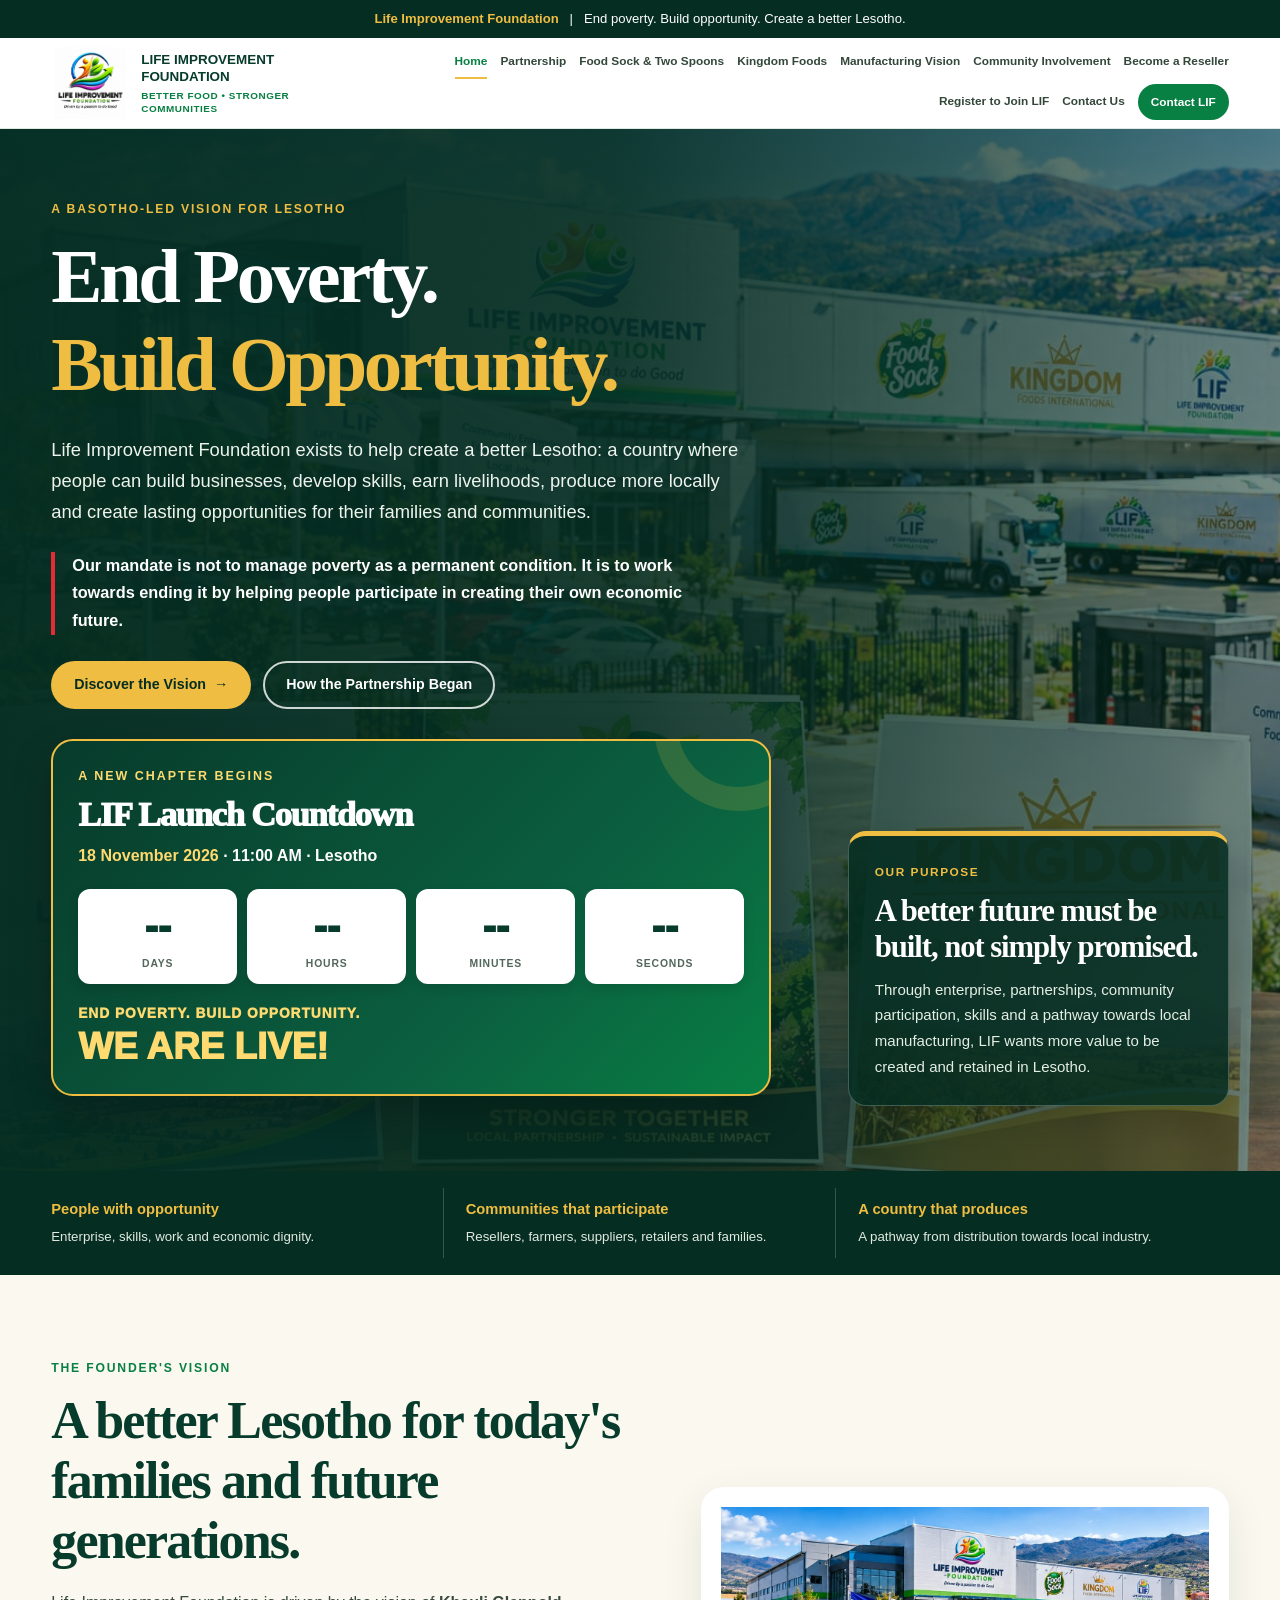
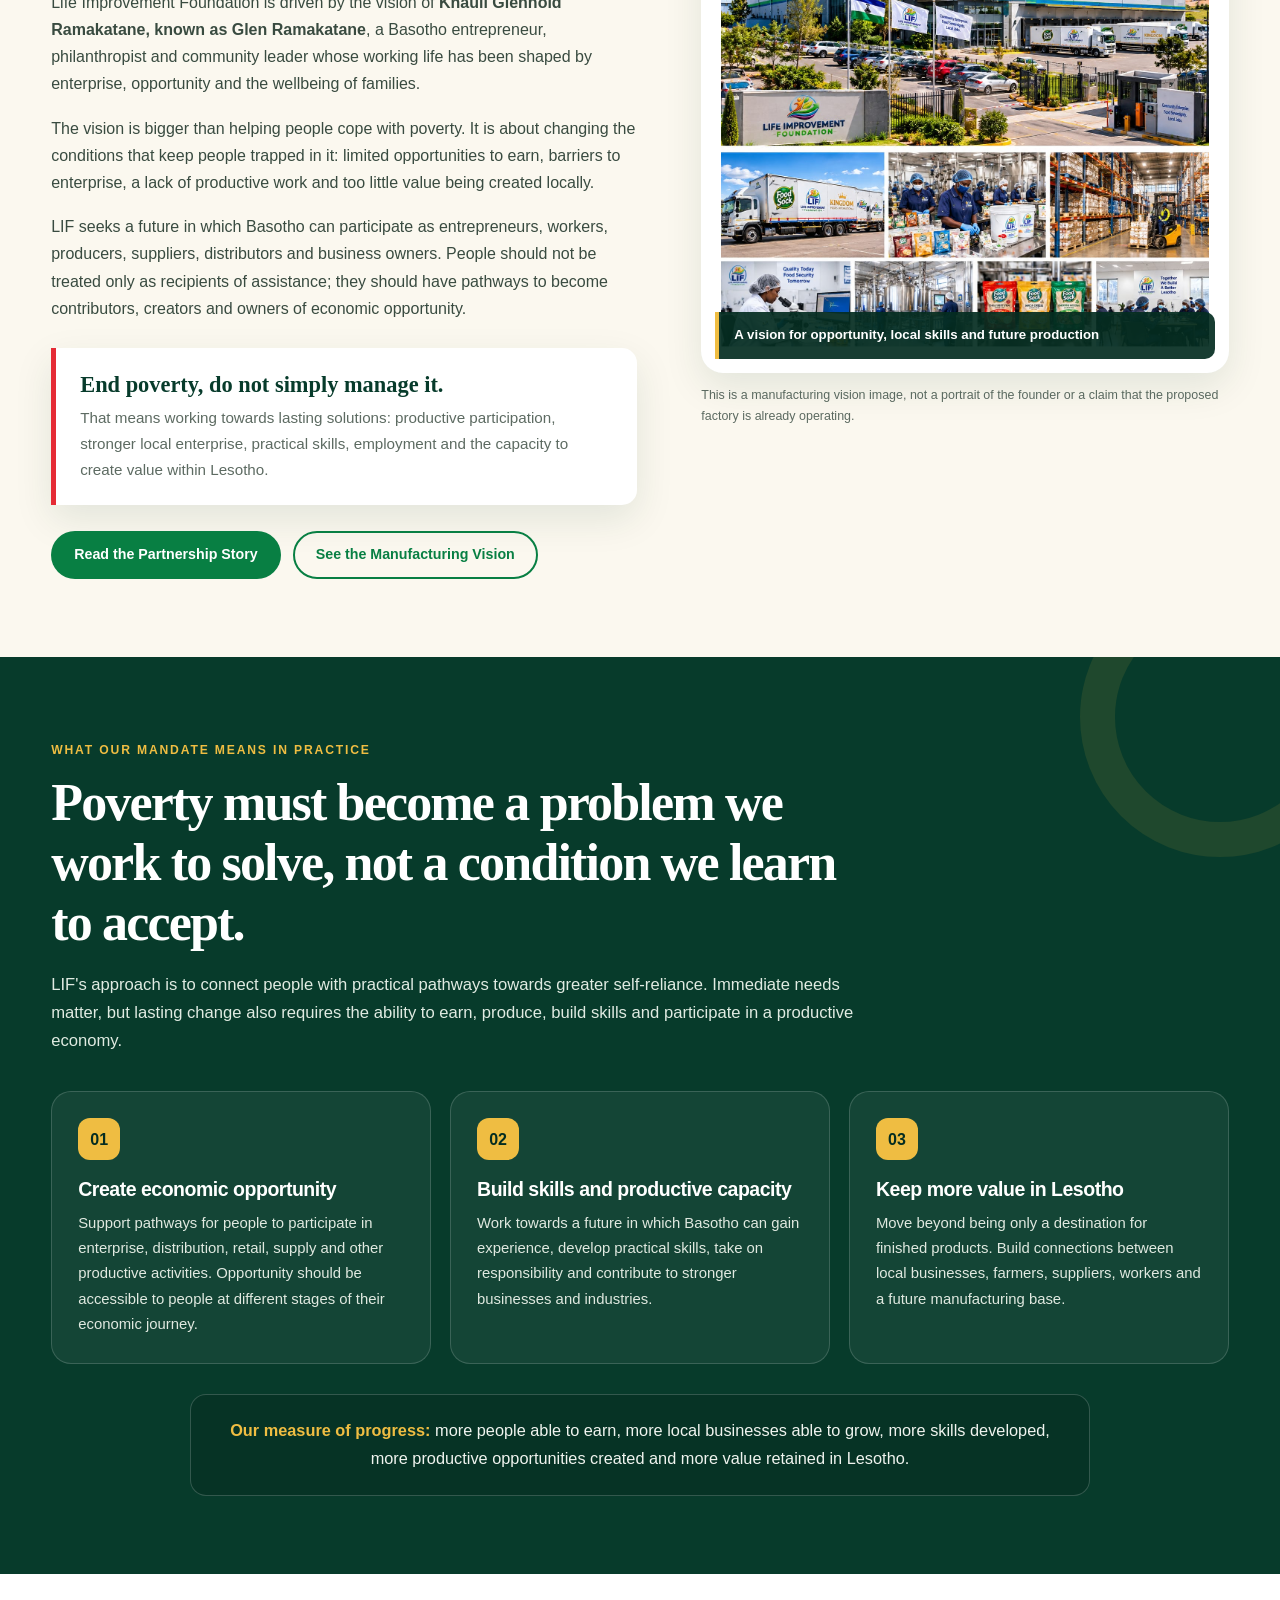
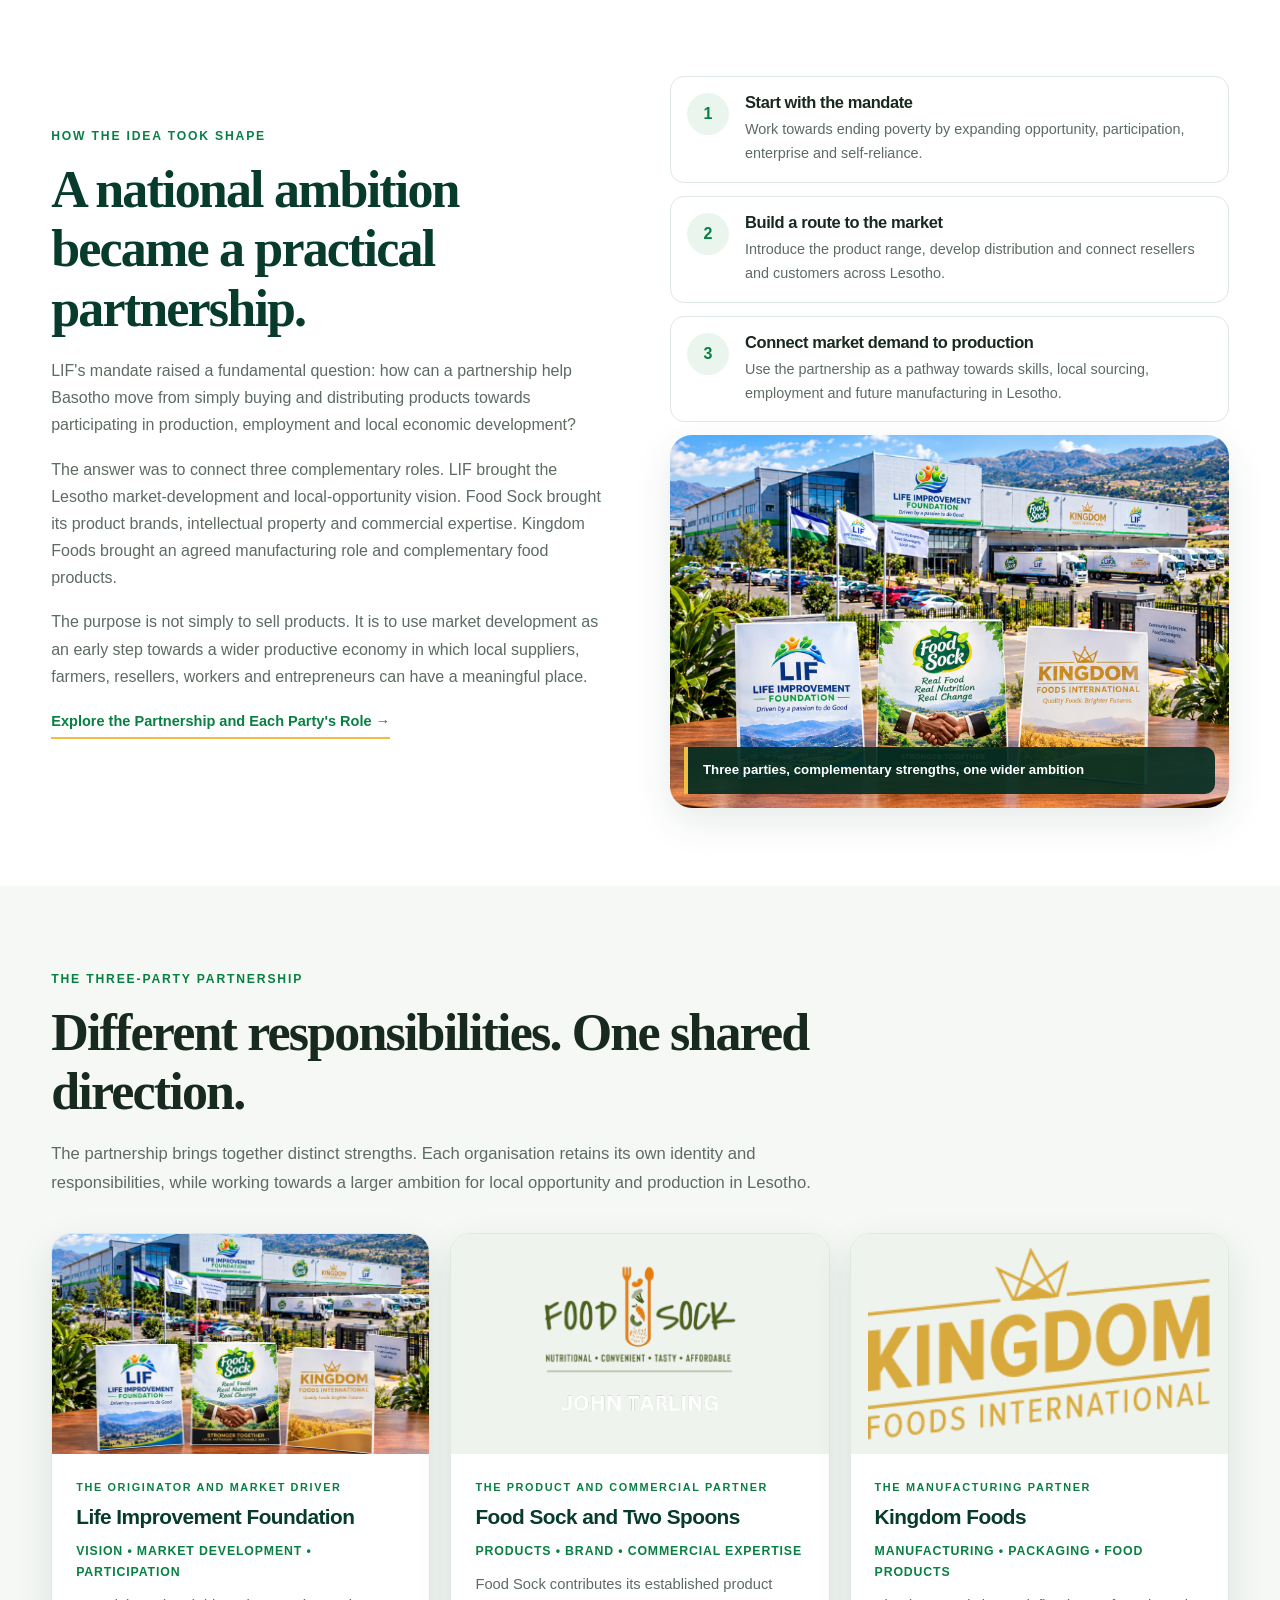
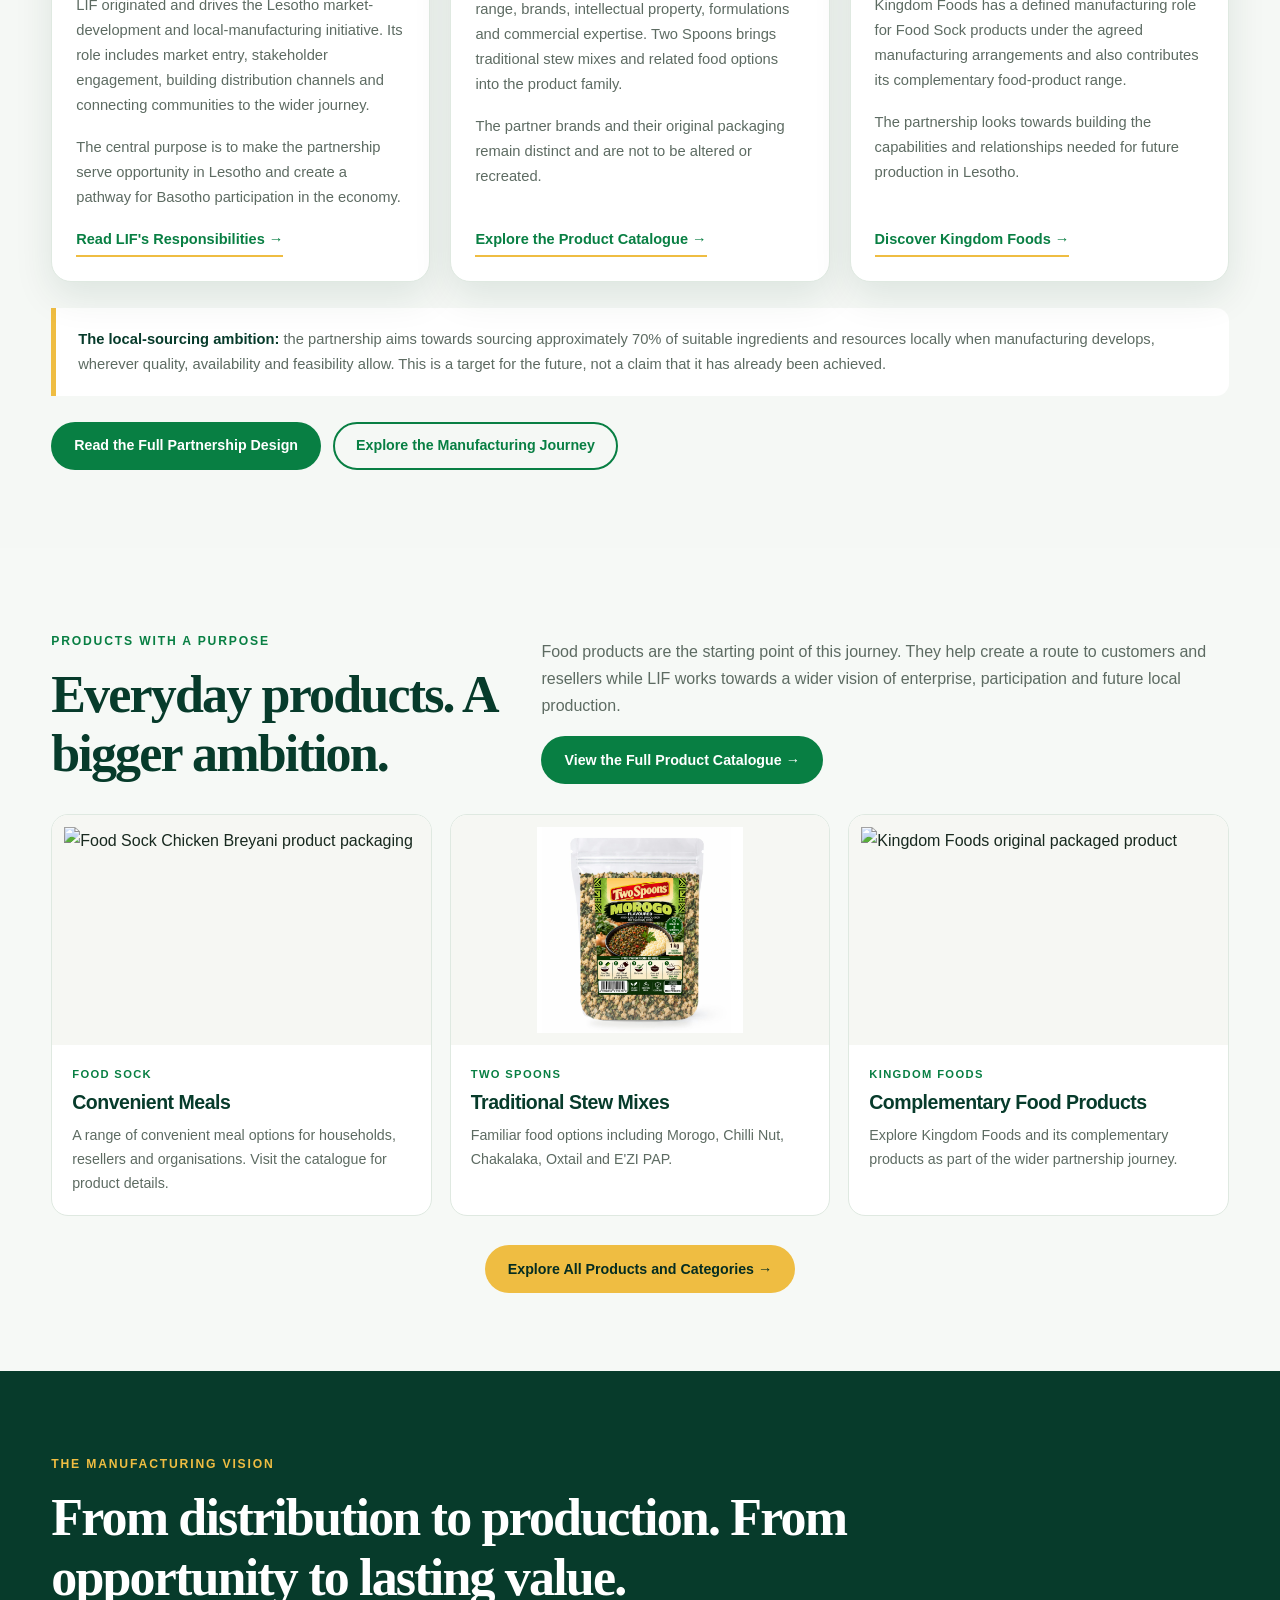
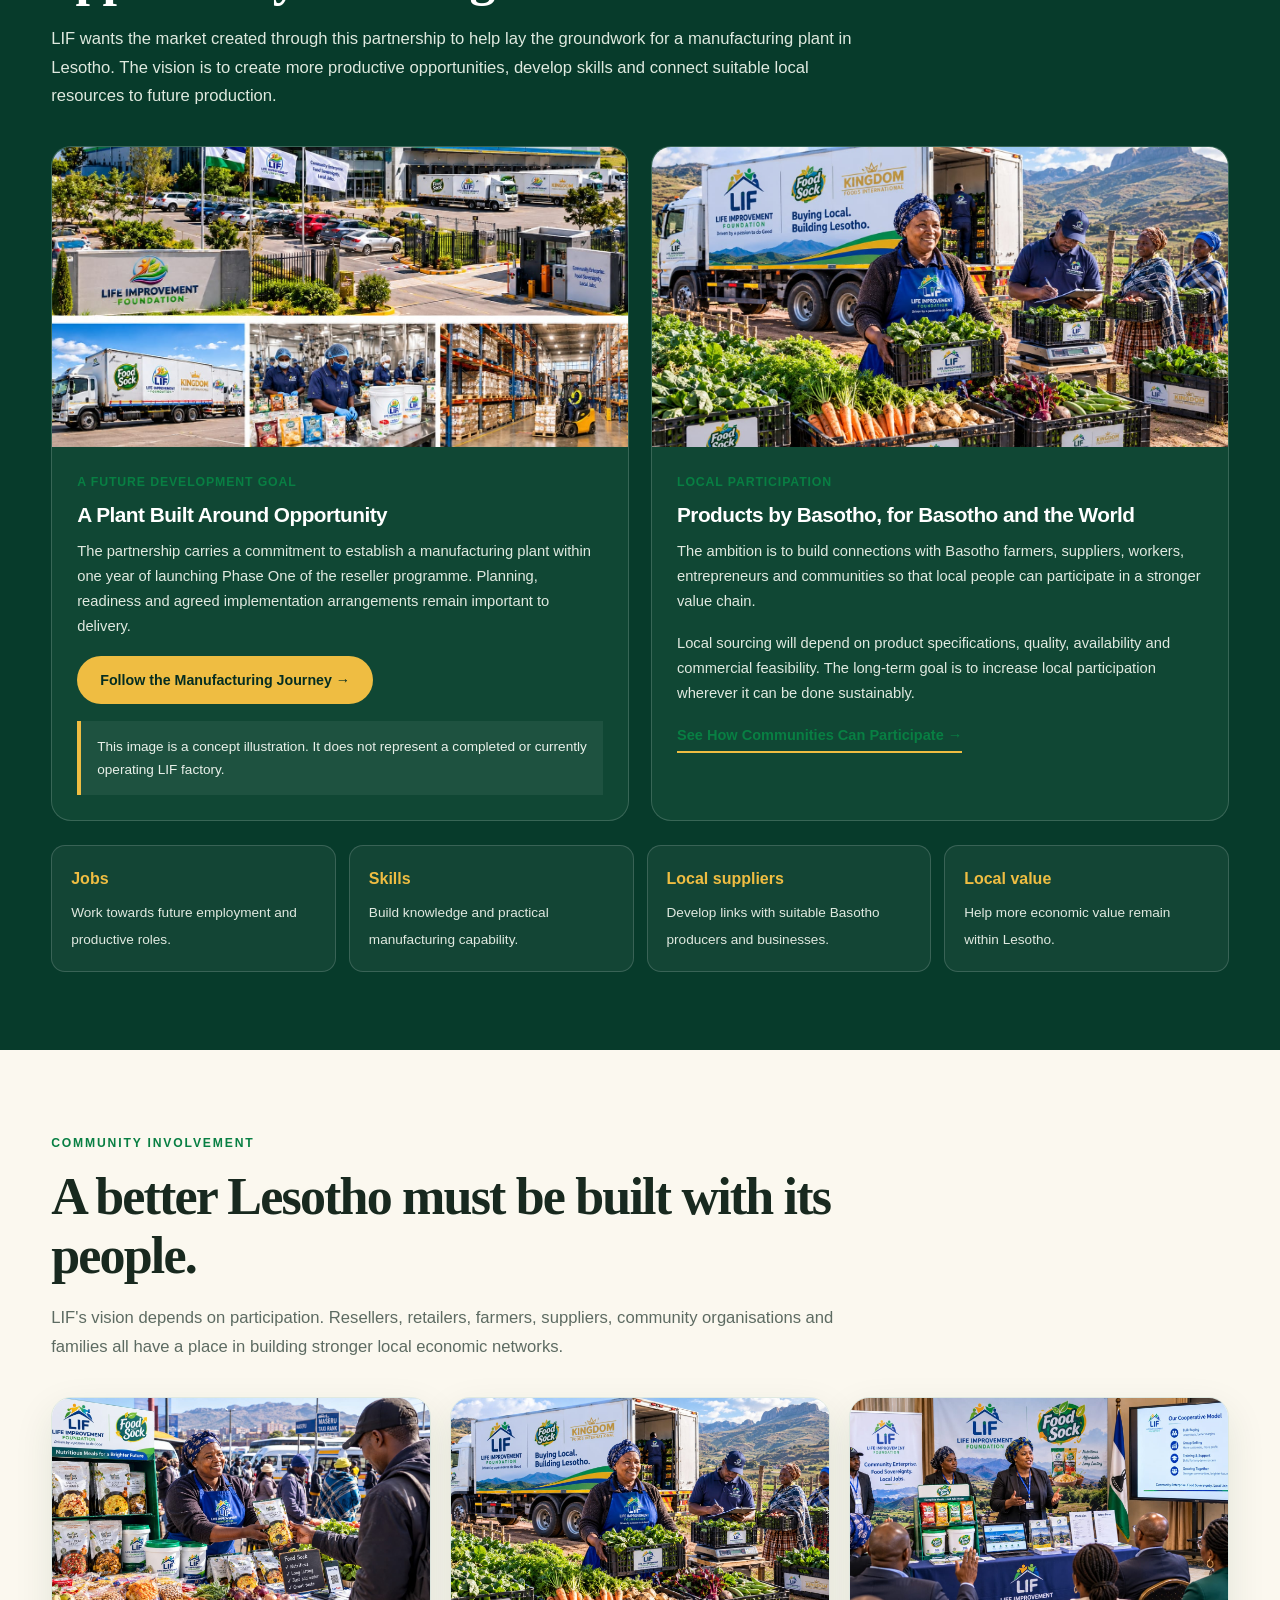
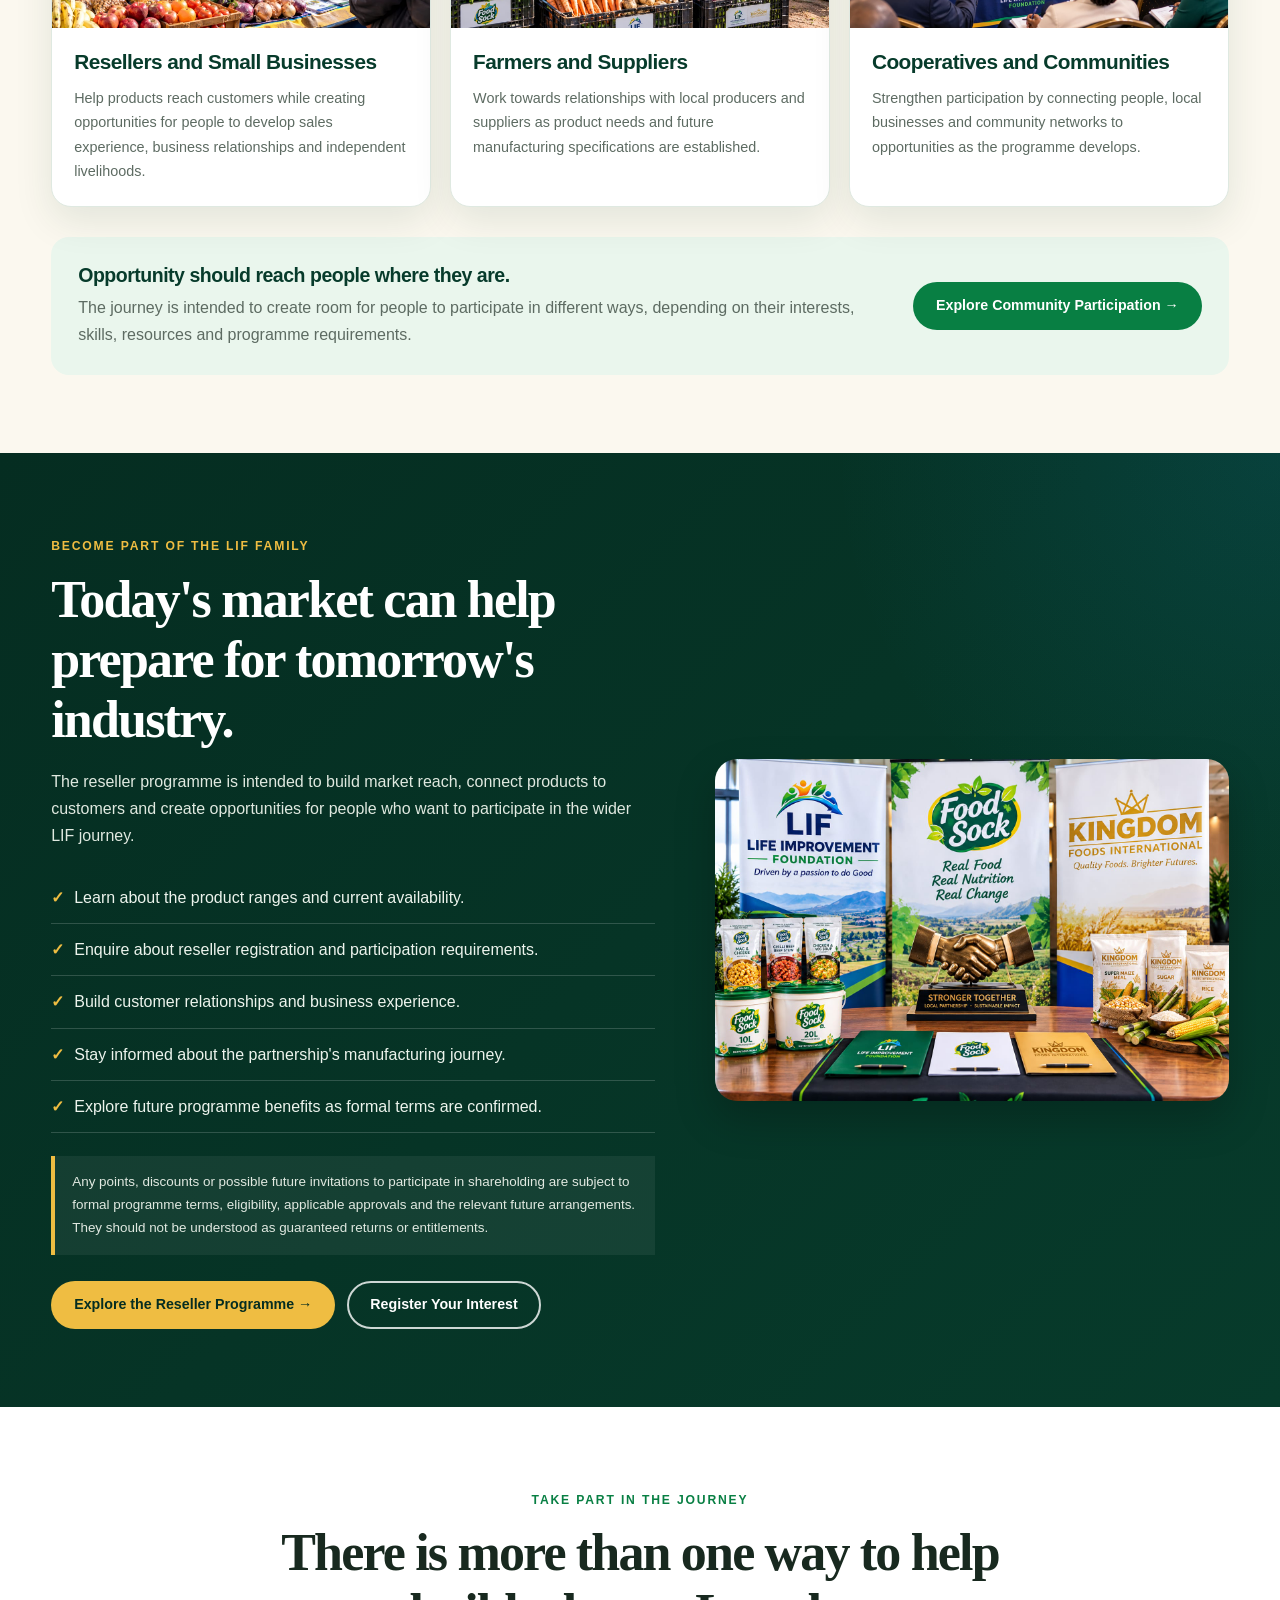
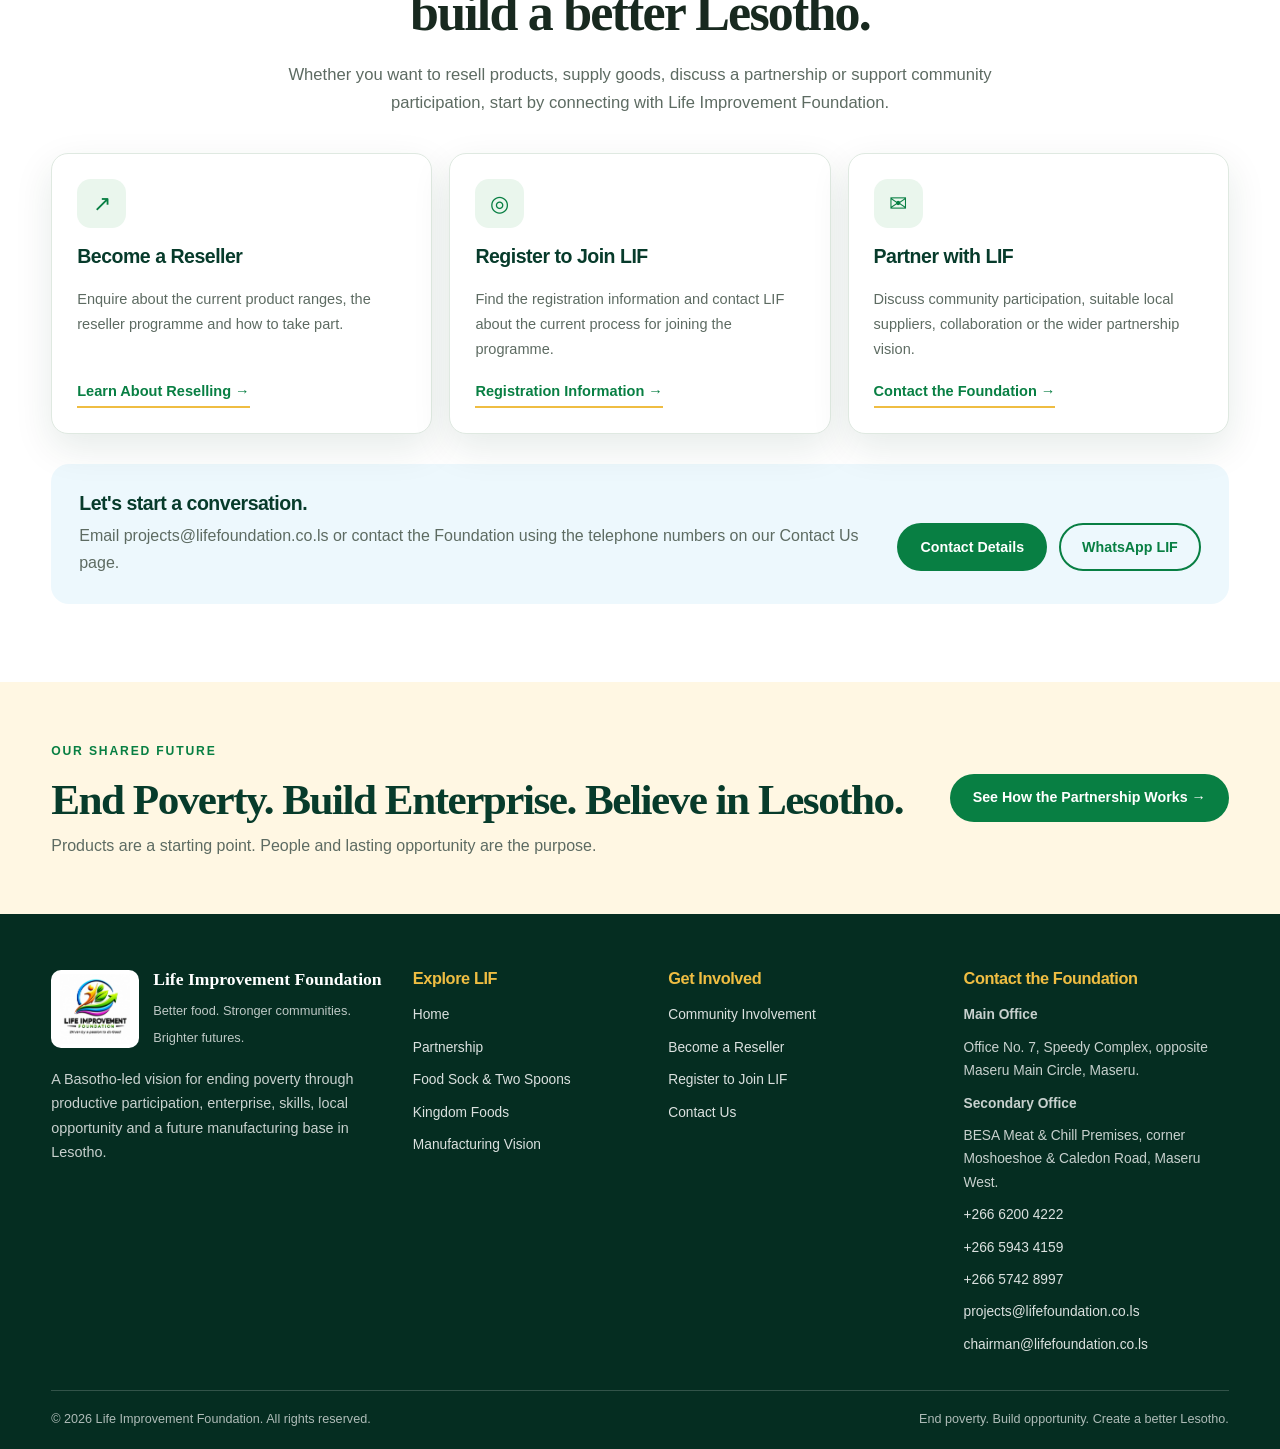
==== index.html @ d5db666f "Update index.html" ====
<!DOCTYPE html>
<html lang="en">
<head>
  <meta charset="UTF-8">
  <meta name="viewport" content="width=device-width, initial-scale=1">
  <meta name="theme-color" content="#073b2b">
  <meta name="description" content="Life Improvement Foundation is working to end poverty through enterprise, productive participation, skills, jobs and a future for local manufacturing in Lesotho.">
  <title>Life Improvement Foundation | End Poverty. Build Opportunity.</title>

  <style>
    :root {
      --green: #087f43;
      --green-dark: #073b2b;
      --green-deep: #052d21;
      --green-light: #eaf6ed;
      --blue: #149bd7;
      --blue-light: #edf8fd;
      --red: #e52b35;
      --gold: #efbd42;
      --gold-light: #fff7e3;
      --ink: #18291f;
      --muted: #5d6b62;
      --white: #ffffff;
      --surface: #f6f9f6;
      --border: #dfe9e1;
      --shadow: 0 14px 38px rgba(7, 59, 43, .10);
      --radius: 20px;
      --max-width: 1200px;
    }

    *,
    *::before,
    *::after {
      box-sizing: border-box;
    }

    html {
      scroll-behavior: smooth;
      scroll-padding-top: 105px;
    }

    body {
      margin: 0;
      color: var(--ink);
      background: var(--white);
      font-family: Arial, Helvetica, sans-serif;
      font-size: 16px;
      line-height: 1.7;
      overflow-wrap: break-word;
    }

    img {
      display: block;
      max-width: 100%;
      height: auto;
    }

    a {
      color: inherit;
      text-decoration: none;
    }

    button {
      font: inherit;
    }

    a:focus-visible,
    button:focus-visible {
      outline: 3px solid var(--gold);
      outline-offset: 4px;
    }

    h1,
    h2,
    h3,
    p {
      margin-top: 0;
    }

    h1,
    h2,
    h3 {
      line-height: 1.15;
      letter-spacing: -.025em;
    }

    h1,
    h2 {
      font-family: Georgia, "Times New Roman", serif;
    }

    h1 {
      font-size: clamp(2.7rem, 6vw, 5.3rem);
      letter-spacing: -.045em;
    }

    h2 {
      margin-bottom: 18px;
      font-size: clamp(2rem, 4.1vw, 3.25rem);
      letter-spacing: -.035em;
    }

    h3 {
      font-size: 1.22rem;
    }

    p {
      margin-bottom: 17px;
    }

    .container {
      width: min(var(--max-width), 92%);
      margin-inline: auto;
    }

    .section {
      padding: 78px 0;
    }

    .section-head {
      max-width: 820px;
      margin-bottom: 36px;
    }

    .section-head p {
      color: var(--muted);
      font-size: 1.04rem;
    }

    .section-head.center {
      margin-right: auto;
      margin-left: auto;
      text-align: center;
    }

    .section-head.center p {
      max-width: 740px;
      margin-right: auto;
      margin-left: auto;
    }

    .eyebrow {
      display: inline-block;
      margin-bottom: 13px;
      color: var(--green);
      font-size: .76rem;
      font-weight: 900;
      letter-spacing: .15em;
      text-transform: uppercase;
    }

    .muted {
      color: var(--muted);
    }

    .green-text {
      color: var(--green);
    }

    .red-text {
      color: var(--red);
    }

    .gold-text {
      color: var(--gold);
    }

    .surface {
      background: var(--surface);
    }

    .cream {
      background: #fbf8ef;
    }

    .soft-green {
      background: var(--green-light);
    }

    .grid {
      display: grid;
      gap: 22px;
    }

    .button-row {
      display: flex;
      flex-wrap: wrap;
      align-items: center;
      gap: 12px;
      margin-top: 26px;
    }

    .button {
      display: inline-flex;
      min-height: 48px;
      max-width: 100%;
      align-items: center;
      justify-content: center;
      gap: 8px;
      padding: 12px 21px;
      border: 2px solid transparent;
      border-radius: 999px;
      font-size: .89rem;
      font-weight: 900;
      line-height: 1.35;
      text-align: center;
      cursor: pointer;
      transition: transform .2s ease, box-shadow .2s ease, background .2s ease;
    }

    .button:hover {
      transform: translateY(-2px);
      box-shadow: 0 8px 22px rgba(0, 0, 0, .12);
    }

    .button-green {
      background: var(--green);
      color: white;
    }

    .button-green:hover {
      background: var(--green-dark);
    }

    .button-gold {
      background: var(--gold);
      color: var(--green-deep);
    }

    .button-white {
      background: white;
      color: var(--green-dark);
    }

    .button-outline {
      border-color: var(--green);
      background: transparent;
      color: var(--green);
    }

    .button-outline-light {
      border-color: rgba(255, 255, 255, .8);
      background: transparent;
      color: white;
    }

    .text-link {
      display: inline-block;
      color: var(--green);
      font-size: .91rem;
      font-weight: 900;
      border-bottom: 2px solid var(--gold);
      padding-bottom: 3px;
    }

    .text-link:hover {
      color: var(--blue);
    }

    /* Announcement strip */

    .topbar {
      padding: 8px 12px;
      background: var(--green-deep);
      color: white;
      font-size: .82rem;
      text-align: center;
    }

    .topbar strong {
      color: var(--gold);
    }

    /* Main navigation */

    .site-header {
      position: sticky;
      top: 0;
      z-index: 1000;
      border-bottom: 1px solid var(--border);
      background: rgba(255, 255, 255, .97);
      backdrop-filter: blur(12px);
    }

    .nav-wrap {
      position: relative;
      display: flex;
      min-height: 88px;
      align-items: center;
      justify-content: space-between;
      gap: 20px;
      padding-top: 8px;
      padding-bottom: 8px;
    }

    .brand {
      display: flex;
      min-width: 0;
      flex-shrink: 0;
      align-items: center;
      gap: 12px;
    }

    .brand-logo {
      width: 78px;
      height: 72px;
      flex-shrink: 0;
      object-fit: contain;
    }

    .brand-copy {
      max-width: 220px;
      color: var(--green-dark);
      font-size: .84rem;
      font-weight: 900;
      line-height: 1.25;
    }

    .brand-copy small {
      display: block;
      margin-top: 5px;
      color: var(--green);
      font-size: .62rem;
      letter-spacing: .055em;
    }

    .nav-toggle {
      display: none;
      flex-shrink: 0;
      padding: 10px 13px;
      border: 1px solid var(--border);
      border-radius: 10px;
      background: white;
      color: var(--green-dark);
      font-weight: 900;
      cursor: pointer;
    }

    .nav-links {
      display: flex;
      min-width: 0;
      align-items: center;
      justify-content: flex-end;
      flex-wrap: wrap;
      gap: 5px 13px;
    }

    .nav-links a {
      padding: 7px 0;
      border-bottom: 2px solid transparent;
      color: #33473a;
      font-size: .74rem;
      font-weight: 800;
      line-height: 1.4;
      transition: color .2s ease, border-color .2s ease;
    }

    .nav-links a:hover,
    .nav-links a[aria-current="page"] {
      border-bottom-color: var(--gold);
      color: var(--green);
    }

    .nav-links .nav-cta {
      padding: 10px 13px;
      border: 0;
      border-radius: 999px;
      background: var(--green);
      color: white;
    }

    .nav-links .nav-cta:hover {
      background: var(--green-dark);
      color: white;
    }

    /* Hero */

    .hero {
      position: relative;
      isolation: isolate;
      overflow: hidden;
      background: var(--green-dark);
      color: white;
    }

    .hero::before {
      position: absolute;
      z-index: -2;
      inset: 0;
      background-image: url("assets/partnership/partnership-journey.jpg");
      background-position: center;
      background-size: cover;
      content: "";
    }

    .hero::after {
      position: absolute;
      z-index: -1;
      inset: 0;
      background:
        linear-gradient(90deg,
          rgba(5, 45, 33, .98) 0%,
          rgba(5, 45, 33, .92) 48%,
          rgba(5, 45, 33, .55) 100%);
      content: "";
    }

    .hero-grid {
      display: grid;
      min-height: 550px;
      grid-template-columns: minmax(0, 1.25fr) minmax(250px, .65fr);
      align-items: center;
      gap: clamp(28px, 5vw, 64px);
      padding-top: 65px;
      padding-bottom: 65px;
    }

    .hero-copy {
      max-width: 760px;
    }

    .hero .eyebrow {
      color: var(--gold);
    }

    .hero h1 {
      max-width: 760px;
      margin-bottom: 24px;
      color: white;
    }

    .hero h1 .highlight {
      color: var(--gold);
    }

    .hero-intro {
      max-width: 690px;
      color: #edf4ee;
      font-size: clamp(1.02rem, 1.5vw, 1.15rem);
    }

    .hero-statement {
      max-width: 660px;
      margin-top: 24px;
      padding-left: 17px;
      border-left: 4px solid var(--red);
      color: white;
      font-size: 1.02rem;
      font-weight: 700;
    }

    .hero-panel {
      align-self: end;
      padding: 26px;
      border: 1px solid rgba(255, 255, 255, .23);
      border-top: 5px solid var(--gold);
      border-radius: 18px;
      background: rgba(5, 45, 33, .86);
      box-shadow: 0 16px 40px rgba(0, 0, 0, .16);
    }

    .hero-panel .panel-label {
      display: block;
      margin-bottom: 12px;
      color: var(--gold);
      font-size: .74rem;
      font-weight: 900;
      letter-spacing: .13em;
      text-transform: uppercase;
    }

    .hero-panel h2 {
      margin-bottom: 12px;
      color: white;
      font-size: clamp(1.55rem, 2.4vw, 2.1rem);
    }

    .hero-panel p {
      margin-bottom: 0;
      color: #e4eee5;
      font-size: .94rem;
    }

    .hero-values {
      background: var(--green-deep);
    }

    .hero-values-grid {
      display: grid;
      grid-template-columns: repeat(3, minmax(0, 1fr));
      gap: 0;
      padding-top: 17px;
      padding-bottom: 17px;
    }

    .hero-value {
      padding: 9px 22px;
      border-right: 1px solid rgba(255, 255, 255, .2);
    }

    .hero-value:first-child {
      padding-left: 0;
    }

    .hero-value:last-child {
      border-right: 0;
    }

    .hero-value strong {
      display: block;
      margin-bottom: 4px;
      color: var(--gold);
      font-size: .92rem;
    }

    .hero-value span {
      display: block;
      color: #e1eae1;
      font-size: .83rem;
    }

    /* Mandate and founder */

    .founder-grid {
      display: grid;
      grid-template-columns: minmax(0, 1fr) minmax(0, .9fr);
      align-items: center;
      gap: clamp(30px, 5vw, 65px);
    }

    .founder-copy h2 {
      color: var(--green-dark);
    }

    .founder-copy p {
      color: #394b40;
    }

    .mandate-banner {
      margin-top: 26px;
      padding: 22px 24px;
      border-left: 5px solid var(--red);
      border-radius: 0 15px 15px 0;
      background: white;
      box-shadow: var(--shadow);
    }

    .mandate-banner strong {
      display: block;
      margin-bottom: 6px;
      color: var(--green-dark);
      font-family: Georgia, "Times New Roman", serif;
      font-size: 1.4rem;
      line-height: 1.3;
    }

    .mandate-banner p {
      margin-bottom: 0;
      color: var(--muted);
      font-size: .95rem;
    }

    .image-frame {
      position: relative;
      min-width: 0;
      overflow: hidden;
      border-radius: 22px;
      background: #e7eee8;
      box-shadow: var(--shadow);
    }

    .image-frame img {
      width: 100%;
      height: 100%;
      min-height: 300px;
      object-fit: cover;
    }

    .image-frame.contain img {
      min-height: 300px;
      padding: 20px;
      background: white;
      object-fit: contain;
    }

    .image-label {
      position: absolute;
      right: 14px;
      bottom: 14px;
      left: 14px;
      padding: 12px 15px;
      border-left: 4px solid var(--gold);
      border-radius: 0 10px 10px 0;
      background: rgba(5, 45, 33, .92);
      color: white;
      font-size: .83rem;
      font-weight: 800;
    }

    .founder-image-note {
      margin-top: 12px;
      color: var(--muted);
      font-size: .78rem;
    }

    /* The poverty mandate */

    .mandate-section {
      position: relative;
      overflow: hidden;
      background: var(--green-dark);
      color: white;
    }

    .mandate-section::before {
      position: absolute;
      top: -80px;
      right: -80px;
      width: 280px;
      height: 280px;
      border: 35px solid rgba(239, 189, 66, .10);
      border-radius: 50%;
      content: "";
      pointer-events: none;
    }

    .mandate-section .section-head p {
      color: #e0ebe2;
    }

    .mandate-section .eyebrow {
      color: var(--gold);
    }

    .mandate-grid {
      display: grid;
      grid-template-columns: repeat(3, minmax(0, 1fr));
      gap: 19px;
    }

    .mandate-card {
      position: relative;
      padding: 26px;
      border: 1px solid rgba(255, 255, 255, .16);
      border-radius: var(--radius);
      background: rgba(255, 255, 255, .055);
    }

    .mandate-card .number {
      display: inline-flex;
      width: 42px;
      height: 42px;
      align-items: center;
      justify-content: center;
      margin-bottom: 18px;
      border-radius: 12px;
      background: var(--gold);
      color: var(--green-deep);
      font-weight: 900;
    }

    .mandate-card h3 {
      margin-bottom: 10px;
      color: white;
    }

    .mandate-card p {
      margin-bottom: 0;
      color: #e0e9e0;
      font-size: .93rem;
    }

    .mandate-conclusion {
      max-width: 900px;
      margin: 30px auto 0;
      padding: 22px 26px;
      border: 1px solid rgba(255, 255, 255, .18);
      border-radius: 16px;
      background: rgba(0, 0, 0, .12);
      text-align: center;
    }

    .mandate-conclusion p {
      margin-bottom: 0;
      color: #f0f4ef;
      font-size: 1.02rem;
    }

    .mandate-conclusion strong {
      color: var(--gold);
    }

    /* Origin of the partnership */

    .origin-grid {
      display: grid;
      grid-template-columns: minmax(0, 1fr) minmax(0, 1fr);
      align-items: center;
      gap: clamp(30px, 5vw, 60px);
    }

    .origin-copy h2 {
      color: var(--green-dark);
    }

    .origin-copy p {
      color: var(--muted);
    }

    .origin-steps {
      display: grid;
      gap: 13px;
      margin-top: 24px;
    }

    .origin-step {
      display: grid;
      grid-template-columns: 45px minmax(0, 1fr);
      gap: 13px;
      align-items: start;
      padding: 16px;
      border: 1px solid var(--border);
      border-radius: 14px;
      background: white;
    }

    .origin-step .step-number {
      display: flex;
      width: 42px;
      height: 42px;
      align-items: center;
      justify-content: center;
      border-radius: 50%;
      background: var(--green-light);
      color: var(--green);
      font-weight: 900;
    }

    .origin-step h3 {
      margin-bottom: 5px;
      font-size: 1.03rem;
    }

    .origin-step p {
      margin-bottom: 0;
      color: var(--muted);
      font-size: .9rem;
    }

    /* Three-party partnership */

    .partnership-section {
      background: #f5f8f5;
    }

    .partner-grid {
      display: grid;
      grid-template-columns: repeat(3, minmax(0, 1fr));
      align-items: stretch;
      gap: 20px;
    }

    .partner-card {
      display: flex;
      min-width: 0;
      overflow: hidden;
      flex-direction: column;
      border: 1px solid var(--border);
      border-radius: var(--radius);
      background: white;
      box-shadow: var(--shadow);
      transition: transform .22s ease, box-shadow .22s ease;
    }

    .partner-card:hover {
      transform: translateY(-4px);
      box-shadow: 0 20px 42px rgba(7, 59, 43, .14);
    }

    .partner-image {
      display: flex;
      height: 220px;
      align-items: center;
      justify-content: center;
      overflow: hidden;
      background: #eef3ed;
    }

    .partner-image img {
      width: 100%;
      height: 100%;
      padding: 14px;
      object-fit: contain;
    }

    .partner-image.cover img {
      padding: 0;
      object-fit: cover;
    }

    .partner-body {
      display: flex;
      flex: 1;
      flex-direction: column;
      align-items: flex-start;
      padding: 24px;
    }

    .partner-body .eyebrow {
      margin-bottom: 9px;
      font-size: .68rem;
    }

    .partner-body h3 {
      margin-bottom: 12px;
      color: var(--green-dark);
      font-size: 1.3rem;
    }

    .partner-body p {
      color: var(--muted);
      font-size: .92rem;
    }

    .partner-body .text-link {
      margin-top: auto;
    }

    .partner-role {
      display: block;
      margin-bottom: 10px;
      color: var(--green);
      font-size: .77rem;
      font-weight: 900;
      letter-spacing: .07em;
      text-transform: uppercase;
    }

    .local-target-note {
      margin-top: 26px;
      padding: 19px 22px;
      border-left: 5px solid var(--gold);
      border-radius: 0 13px 13px 0;
      background: white;
      color: var(--muted);
      font-size: .92rem;
    }

    .local-target-note strong {
      color: var(--green-dark);
    }

    /* Product preview */

    .products-intro {
      display: grid;
      grid-template-columns: minmax(0, .8fr) minmax(0, 1.2fr);
      align-items: end;
      gap: 32px;
      margin-bottom: 30px;
    }

    .products-intro h2 {
      margin-bottom: 0;
      color: var(--green-dark);
    }

    .products-intro p {
      color: var(--muted);
    }

    .product-grid {
      display: grid;
      grid-template-columns: repeat(3, minmax(0, 1fr));
      gap: 18px;
    }

    .product-card {
      min-width: 0;
      overflow: hidden;
      border: 1px solid var(--border);
      border-radius: 17px;
      background: white;
      transition: transform .2s ease, box-shadow .2s ease;
    }

    .product-card:hover {
      transform: translateY(-3px);
      box-shadow: var(--shadow);
    }

    .product-image {
      display: flex;
      height: 230px;
      align-items: center;
      justify-content: center;
      overflow: hidden;
      background: #f6f7f3;
    }

    .product-image img {
      width: 100%;
      height: 100%;
      padding: 12px;
      object-fit: contain;
    }

    .product-body {
      padding: 20px;
    }

    .product-body .product-brand {
      display: block;
      margin-bottom: 7px;
      color: var(--green);
      font-size: .7rem;
      font-weight: 900;
      letter-spacing: .12em;
    }

    .product-body h3 {
      margin-bottom: 9px;
      color: var(--green-dark);
    }

    .product-body p {
      margin-bottom: 0;
      color: var(--muted);
      font-size: .89rem;
    }

    .product-more {
      margin-top: 29px;
      text-align: center;
    }

    /* Manufacturing vision */

    .manufacturing-section {
      background: var(--green-dark);
      color: white;
    }

    .manufacturing-section .eyebrow {
      color: var(--gold);
    }

    .manufacturing-section .section-head p {
      color: #dfe9df;
    }

    .manufacturing-grid {
      display: grid;
      grid-template-columns: minmax(0, 1fr) minmax(0, 1fr);
      align-items: stretch;
      gap: 22px;
    }

    .manufacturing-card {
      overflow: hidden;
      border: 1px solid rgba(255, 255, 255, .17);
      border-radius: var(--radius);
      background: #104734;
    }

    .manufacturing-card img {
      width: 100%;
      height: 300px;
      object-fit: cover;
    }

    .manufacturing-card .partner-body {
      padding: 25px;
    }

    .manufacturing-card h3 {
      color: white;
    }

    .manufacturing-card p {
      color: #e0e9e0;
    }

    .concept-note {
      margin-top: 17px;
      padding: 14px 16px;
      border-left: 4px solid var(--gold);
      background: rgba(255, 255, 255, .06);
      color: #e9f0e9;
      font-size: .85rem;
    }

    .manufacturing-goals {
      display: grid;
      grid-template-columns: repeat(4, minmax(0, 1fr));
      gap: 13px;
      margin-top: 24px;
    }

    .manufacturing-goal {
      padding: 19px;
      border: 1px solid rgba(255, 255, 255, .16);
      border-radius: 14px;
      background: rgba(255, 255, 255, .05);
    }

    .manufacturing-goal strong {
      display: block;
      margin-bottom: 5px;
      color: var(--gold);
    }

    .manufacturing-goal span {
      color: #e0e9e0;
      font-size: .85rem;
    }

    /* Community participation */

    .community-grid {
      display: grid;
      grid-template-columns: repeat(3, minmax(0, 1fr));
      gap: 19px;
    }

    .community-card {
      overflow: hidden;
      border: 1px solid var(--border);
      border-radius: var(--radius);
      background: white;
      box-shadow: var(--shadow);
    }

    .community-card img {
      width: 100%;
      height: 230px;
      object-fit: cover;
    }

    .community-card .partner-body {
      padding: 22px;
    }

    .community-card h3 {
      color: var(--green-dark);
    }

    .community-card p {
      margin-bottom: 0;
      color: var(--muted);
      font-size: .9rem;
    }

    .community-callout {
      display: grid;
      grid-template-columns: minmax(0, 1fr) auto;
      align-items: center;
      gap: 25px;
      margin-top: 30px;
      padding: 27px;
      border-radius: 18px;
      background: var(--green-light);
    }

    .community-callout h3 {
      margin-bottom: 8px;
      color: var(--green-dark);
    }

    .community-callout p {
      margin-bottom: 0;
      color: var(--muted);
    }

    /* Reseller pathway */

    .reseller-section {
      background:
        radial-gradient(circle at 100% 0%, rgba(20, 155, 215, .12), transparent 28%),
        linear-gradient(135deg, var(--green-deep), var(--green-dark));
      color: white;
    }

    .reseller-grid {
      display: grid;
      grid-template-columns: minmax(0, 1fr) minmax(0, .85fr);
      align-items: center;
      gap: clamp(30px, 5vw, 60px);
    }

    .reseller-section .eyebrow {
      color: var(--gold);
    }

    .reseller-section .section-head p,
    .reseller-copy > p {
      color: #e0e9e0;
    }

    .reseller-list {
      display: grid;
      gap: 0;
      margin: 23px 0;
      padding: 0;
      list-style: none;
    }

    .reseller-list li {
      padding: 12px 0;
      border-bottom: 1px solid rgba(255, 255, 255, .17);
      color: #edf4ed;
    }

    .reseller-list li::before {
      margin-right: 10px;
      color: var(--gold);
      content: "✓";
      font-weight: 900;
    }

    .reseller-image {
      width: 100%;
      min-height: 330px;
      max-height: 480px;
      border-radius: 22px;
      object-fit: cover;
      box-shadow: 0 18px 40px rgba(0, 0, 0, .22);
    }

    .qualification-note {
      padding: 15px 17px;
      border-left: 4px solid var(--gold);
      background: rgba(255, 255, 255, .06);
      color: #e1e9e1;
      font-size: .84rem;
    }

    /* Join and contact */

    .join-grid {
      display: grid;
      grid-template-columns: repeat(3, minmax(0, 1fr));
      gap: 17px;
    }

    .join-card {
      display: flex;
      min-width: 0;
      flex-direction: column;
      padding: 25px;
      border: 1px solid var(--border);
      border-radius: 17px;
      background: white;
      box-shadow: var(--shadow);
    }

    .join-card .join-icon {
      display: flex;
      width: 49px;
      height: 49px;
      align-items: center;
      justify-content: center;
      margin-bottom: 17px;
      border-radius: 14px;
      background: var(--green-light);
      color: var(--green);
      font-size: 1.35rem;
    }

    .join-card h3 {
      color: var(--green-dark);
    }

    .join-card p {
      color: var(--muted);
      font-size: .91rem;
    }

    .join-card .text-link {
      align-self: flex-start;
      margin-top: auto;
    }

    .contact-strip {
      display: grid;
      grid-template-columns: minmax(0, 1fr) auto;
      align-items: center;
      gap: 25px;
      margin-top: 30px;
      padding: 28px;
      border-radius: 18px;
      background: var(--blue-light);
    }

    .contact-strip h3 {
      margin-bottom: 7px;
      color: var(--green-dark);
    }

    .contact-strip p {
      margin-bottom: 0;
      color: var(--muted);
    }

    /* Final call to action */

    .final-cta {
      padding: 54px 0;
      background: var(--gold-light);
    }

    .final-cta-inner {
      display: flex;
      align-items: center;
      justify-content: space-between;
      gap: 25px;
    }

    .final-cta h2 {
      margin-bottom: 8px;
      color: var(--green-dark);
      font-size: clamp(1.8rem, 3.5vw, 2.7rem);
    }

    .final-cta p {
      margin-bottom: 0;
      color: var(--muted);
    }

    /* Footer */

    .site-footer {
      padding: 55px 0 18px;
      background: var(--green-deep);
      color: white;
    }

    .footer-grid {
      display: grid;
      grid-template-columns: 1.25fr .85fr 1fr 1fr;
      gap: 30px;
      padding-bottom: 34px;
    }

    .footer-brand {
      display: flex;
      align-items: center;
      gap: 14px;
      margin-bottom: 17px;
    }

    .footer-logo {
      width: 88px;
      height: 78px;
      flex-shrink: 0;
      padding: 4px;
      border-radius: 10px;
      background: white;
      object-fit: contain;
    }

    .footer-brand strong {
      display: block;
      margin-bottom: 5px;
      font-family: Georgia, "Times New Roman", serif;
      font-size: 1.1rem;
      line-height: 1.25;
    }

    .footer-brand small {
      color: rgba(255, 255, 255, .74);
      font-size: .8rem;
    }

    .footer-description {
      color: rgba(255, 255, 255, .78);
      font-size: .9rem;
    }

    .footer-column h3 {
      margin-bottom: 16px;
      color: var(--gold);
      font-size: 1.02rem;
    }

    .footer-column p {
      margin-bottom: 9px;
      color: rgba(255, 255, 255, .78);
      font-size: .86rem;
    }

    .footer-links {
      display: grid;
      gap: 9px;
    }

    .footer-links a {
      width: fit-content;
      max-width: 100%;
      color: rgba(255, 255, 255, .86);
      font-size: .86rem;
    }

    .footer-links a:hover {
      color: var(--gold);
      text-decoration: underline;
      text-underline-offset: 4px;
    }

    .footer-bottom {
      display: flex;
      flex-wrap: wrap;
      justify-content: space-between;
      gap: 10px 24px;
      padding-top: 18px;
      border-top: 1px solid rgba(255, 255, 255, .18);
      color: rgba(255, 255, 255, .68);
      font-size: .79rem;
    }

    /* Tablet layout */

    @media (max-width: 1120px) {
      .nav-wrap {
        flex-wrap: wrap;
      }

      .nav-toggle {
        display: inline-flex;
      }

      .nav-links {
        display: none;
        width: 100%;
        align-items: stretch;
        flex-direction: column;
        gap: 0;
        padding: 8px 0 16px;
      }

      .nav-links.is-open {
        display: flex;
      }

      .nav-links a {
        padding: 11px 8px;
        border-bottom: 1px solid var(--border);
        font-size: .9rem;
      }

      .nav-links .nav-cta {
        margin-top: 9px;
        text-align: center;
      }

      .footer-grid {
        grid-template-columns: repeat(2, minmax(0, 1fr));
      }
    }

    @media (max-width: 820px) {
      .section {
        padding: 60px 0;
      }

      .hero-grid {
        min-height: unset;
        grid-template-columns: minmax(0, 1fr);
        padding-top: 54px;
        padding-bottom: 50px;
      }

      .hero-panel {
        max-width: 580px;
      }

      .hero-values-grid {
        grid-template-columns: minmax(0, 1fr);
        padding-top: 10px;
        padding-bottom: 10px;
      }

      .hero-value,
      .hero-value:first-child {
        padding: 13px 0;
        border-right: 0;
        border-bottom: 1px solid rgba(255, 255, 255, .17);
      }

      .hero-value:last-child {
        border-bottom: 0;
      }

      .founder-grid,
      .origin-grid,
      .reseller-grid {
        grid-template-columns: minmax(0, 1fr);
      }

      .founder-grid .image-frame {
        max-width: 680px;
      }

      .mandate-grid,
      .partner-grid,
      .product-grid,
      .community-grid,
      .join-grid {
        grid-template-columns: repeat(2, minmax(0, 1fr));
      }

      .manufacturing-grid {
        grid-template-columns: minmax(0, 1fr);
      }

      .manufacturing-goals {
        grid-template-columns: repeat(2, minmax(0, 1fr));
      }

      .products-intro {
        grid-template-columns: minmax(0, 1fr);
        gap: 15px;
      }

      .community-callout,
      .contact-strip {
        grid-template-columns: minmax(0, 1fr);
      }

      .final-cta-inner {
        align-items: flex-start;
        flex-direction: column;
      }

      .reseller-image {
        max-height: 420px;
      }
    }

    /* Phone layout */

    @media (max-width: 560px) {
      .container {
        width: min(100% - 30px, var(--max-width));
      }

      .topbar {
        font-size: .75rem;
      }

      .nav-wrap {
        min-height: 74px;
        gap: 10px;
      }

      .brand {
        gap: 8px;
      }

      .brand-logo {
        width: 57px;
        height: 56px;
      }

      .brand-copy {
        max-width: 175px;
        font-size: .72rem;
      }

      .brand-copy small {
        font-size: .53rem;
      }

      .nav-toggle {
        padding: 9px 10px;
        font-size: .85rem;
      }

      .hero-grid {
        padding-top: 44px;
        padding-bottom: 40px;
      }

      .hero h1 {
        font-size: clamp(2.55rem, 12vw, 3.65rem);
      }

      .hero-intro {
        font-size: 1rem;
      }

      .button-row {
        align-items: stretch;
      }

      .button-row .button {
        flex: 1 1 100%;
        width: 100%;
      }

      .hero-panel {
        padding: 21px;
      }

      .mandate-grid,
      .partner-grid,
      .product-grid,
      .community-grid,
      .join-grid,
      .manufacturing-goals,
      .footer-grid {
        grid-template-columns: minmax(0, 1fr);
      }

      .partner-image {
        height: 205px;
      }

      .product-image {
        height: 235px;
      }

      .image-frame img {
        min-height: 260px;
      }

      .image-frame.contain img {
        min-height: 250px;
      }

      .manufacturing-card img {
        height: 245px;
      }

      .community-card img {
        height: 230px;
      }

      .community-callout,
      .contact-strip {
        padding: 22px;
      }

      .footer-brand {
        align-items: center;
      }

      .footer-logo {
        width: 75px;
        height: 70px;
      }

      .footer-bottom {
        flex-direction: column;
      }
    }

    @media (prefers-reduced-motion: reduce) {
      html {
        scroll-behavior: auto;
      }

      *,
      *::before,
      *::after {
        animation-duration: .01ms !important;
        transition-duration: .01ms !important;
      }
    }
  /* ==========================================
   LIF REGISTRATION OPTIONS
   ========================================== */

.registration-options {
  display: grid;
  grid-template-columns: repeat(2, minmax(0, 1fr));
  gap: 24px;
  margin: 28px 0;
}

.registration-card {
  min-width: 0;
  overflow: hidden;
  background: #ffffff;
  border: 1px solid #dfe9e1;
  border-radius: 20px;
  box-shadow: 0 14px 38px rgba(7, 59, 43, 0.10);
  transition: transform 0.2s ease, box-shadow 0.2s ease;
}

.registration-card:hover {
  transform: translateY(-4px);
  box-shadow: 0 20px 42px rgba(7, 59, 43, 0.15);
}

.registration-card img {
  display: block;
  width: 100%;
  height: 260px;
  object-fit: cover;
  object-position: center;
}

.registration-card-content {
  padding: 24px;
}

.registration-card h3 {
  margin: 0 0 12px;
  color: #073b2b;
  font-size: 1.35rem;
  line-height: 1.25;
}

.registration-card p {
  color: #5d6b62;
  margin: 0 0 18px;
}

.registration-card .button {
  display: inline-flex;
  min-height: 48px;
  align-items: center;
  justify-content: center;
  padding: 12px 21px;
  border: 2px solid transparent;
  border-radius: 999px;
  background: #087f43;
  color: #ffffff;
  font-weight: 900;
  text-align: center;
}

.registration-card .button:hover {
  background: #073b2b;
}

.registration-note {
  margin-top: 24px;
  padding: 20px 22px;
  border-left: 5px solid #efbd42;
  border-radius: 8px;
  background: #fff7e3;
  color: #18291f;
}

/* ==========================================
   PREVIOUS / NEXT PAGE NAVIGATION
   ========================================== */

.page-navigation {
  display: flex;
  align-items: center;
  justify-content: space-between;
  flex-wrap: wrap;
  gap: 14px;
  margin: 36px auto;
  padding-top: 22px;
  border-top: 1px solid #dfe9e1;
}

.page-navigation a {
  display: inline-flex;
  align-items: center;
  justify-content: center;
  min-height: 44px;
  padding: 11px 17px;
  border: 1px solid #dfe9e1;
  border-radius: 999px;
  background: #ffffff;
  color: #073b2b;
  font-weight: 800;
  text-align: center;
}

.page-navigation a:hover {
  border-color: #087f43;
  background: #eaf6ed;
}

.page-navigation .next-page {
  margin-left: auto;
  border-color: #087f43;
  background: #087f43;
  color: #ffffff;
}

.page-navigation .next-page:hover {
  background: #073b2b;
}

/* ==========================================
   ACCESSIBILITY AND MOBILE LAYOUT
   ========================================== */

.registration-card a:focus-visible,
.page-navigation a:focus-visible {
  outline: 3px solid #efbd42;
  outline-offset: 4px;
}

@media (max-width: 700px) {
  .registration-options {
    grid-template-columns: 1fr;
    gap: 18px;
  }

  .registration-card img {
    height: 220px;
  }

  .registration-card-content {
    padding: 20px;
  }

  .page-navigation {
    align-items: stretch;
    flex-direction: column;
  }

  .page-navigation a {
    width: 100%;
  }

  .page-navigation .next-page {
    margin-left: 0;
  }
}/* ==========================================
   LIF LAUNCH COUNTDOWN
   ========================================== */

.launch-countdown {
  width: 100%;
  max-width: 720px;
  margin: 30px 0 10px;
  padding: 25px;
  border: 2px solid #efbd42;
  border-radius: 22px;
  background: linear-gradient(135deg, #073b2b 0%, #0b6040 65%, #087f43 100%);
  box-shadow: 0 18px 42px rgba(0, 0, 0, 0.24);
  color: #ffffff;
  position: relative;
  overflow: hidden;
}

.launch-countdown::before {
  content: "";
  position: absolute;
  width: 170px;
  height: 170px;
  top: -100px;
  right: -55px;
  border: 24px solid rgba(239, 189, 66, 0.16);
  border-radius: 50%;
  pointer-events: none;
}

.launch-countdown .launch-eyebrow {
  display: block;
  margin-bottom: 8px;
  color: #ffda70;
  font-size: 0.78rem;
  font-weight: 900;
  letter-spacing: 0.16em;
  text-transform: uppercase;
}

.launch-countdown h2 {
  margin: 0 0 8px;
  color: #ffffff;
  font-size: clamp(1.45rem, 3vw, 2.15rem);
  line-height: 1.12;
  font-weight: 950;
  letter-spacing: -0.035em;
}

.launch-countdown .launch-date {
  margin: 0 0 20px;
  color: #ffffff;
  font-size: 1rem;
  font-weight: 700;
}

.launch-countdown .launch-date strong {
  color: #ffda70;
}

.launch-timer {
  display: grid;
  grid-template-columns: repeat(4, minmax(0, 1fr));
  gap: 10px;
  margin: 0 0 20px;
}

.launch-time-unit {
  min-width: 0;
  padding: 15px 5px 12px;
  border-radius: 12px;
  background: #ffffff;
  color: #073b2b;
  text-align: center;
  box-shadow: 0 5px 12px rgba(0, 0, 0, 0.12);
}

.launch-time-unit strong {
  display: block;
  font-size: clamp(1.5rem, 4vw, 2.5rem);
  font-weight: 950;
  line-height: 1.1;
  font-variant-numeric: tabular-nums;
}

.launch-time-unit span {
  display: block;
  margin-top: 7px;
  color: #52665b;
  font-size: 0.65rem;
  font-weight: 900;
  letter-spacing: 0.08em;
}

.launch-countdown .launch-tagline {
  margin: 0;
  color: #ffda70;
  font-size: 0.86rem;
  font-weight: 950;
  letter-spacing: 0.07em;
  line-height: 1.5;
}

.launch-countdown .launch-finished {
  color: #ffda70;
  font-size: clamp(1.5rem, 4vw, 2.3rem);
  font-weight: 950;
  line-height: 1.2;
}

@media (max-width: 520px) {
  .launch-countdown {
    margin-top: 24px;
    padding: 19px 13px;
    border-radius: 17px;
  }

  .launch-timer {
    gap: 6px;
  }

  .launch-time-unit {
    padding: 13px 2px 10px;
    border-radius: 9px;
  }

  .launch-time-unit span {
    font-size: 0.55rem;
    letter-spacing: 0.02em;
  }

  .launch-countdown .launch-date {
    font-size: 0.9rem;
  }
}</style>
</head>

<body>
  <div class="topbar">
    <strong>Life Improvement Foundation</strong>
    &nbsp; | &nbsp; End poverty. Build opportunity. Create a better Lesotho.
  </div>

  <header class="site-header">
    <div class="container nav-wrap">
      <a class="brand" href="index.html" aria-label="Life Improvement Foundation home">
        <img
          class="brand-logo"
          src="assets/lif/life-logo-transparent.png"
          alt="Life Improvement Foundation logo">
        <span class="brand-copy">
          LIFE IMPROVEMENT FOUNDATION
          <small>BETTER FOOD • STRONGER COMMUNITIES</small>
        </span>
      </a>

      <button
        class="nav-toggle"
        id="navToggle"
        type="button"
        aria-label="Open navigation"
        aria-expanded="false"
        aria-controls="primaryNavigation">
        ☰ Menu
      </button>

      <nav class="nav-links" id="primaryNavigation" aria-label="Main navigation">
        <a href="index.html" aria-current="page">Home</a>
        <a href="partnership.html">Partnership</a>
        <a href="products.html">Food Sock &amp; Two Spoons</a>
        <a href="kingdom-foods.html">Kingdom Foods</a>
        <a href="manufacturing.html">Manufacturing Vision</a>
        <a href="community.html">Community Involvement</a>
        <a href="reseller.html">Become a Reseller</a>
        <a href="reseller.html#registration">Register to Join LIF</a>
        <a href="contact.html">Contact Us</a>
        <a
          class="nav-cta"
          href="https://wa.me/26662004222?text=Hello%20Life%20Improvement%20Foundation%2C%20I%20would%20like%20to%20make%20an%20enquiry."
          target="_blank"
          rel="noopener">
          Contact LIF
        </a>
      </nav>
    </div>
  </header>

  <main>
    <!-- HERO: LIF's mandate -->
    <section class="hero" id="home">
      <div class="container hero-grid">
        <div class="hero-copy">
          <span class="eyebrow">A Basotho-led vision for Lesotho</span>

          <h1>
            End Poverty.<br>
            <span class="highlight">Build Opportunity.</span>
          </h1>

          <p class="hero-intro">
            Life Improvement Foundation exists to help create a better
            Lesotho: a country where people can build businesses, develop
            skills, earn livelihoods, produce more locally and create
            lasting opportunities for their families and communities.
          </p>

          <p class="hero-statement">
            Our mandate is not to manage poverty as a permanent condition.
            It is to work towards ending it by helping people participate
            in creating their own economic future.
          </p>

          <div class="button-row">
            <a class="button button-gold" href="#founders-vision">
              Discover the Vision <span aria-hidden="true">→</span>
            </a>
            <a class="button button-outline-light" href="partnership.html">
              How the Partnership Began
            </a>
          </div>
          <!-- LIF LAUNCH COUNTDOWN -->
          <section class="launch-countdown" aria-labelledby="launch-countdown-title">
            <span class="launch-eyebrow">A new chapter begins</span>
            <h2 id="launch-countdown-title">LIF Launch Countdown</h2>
            <p class="launch-date">
              <strong>18 November 2026</strong> · 11:00 AM · Lesotho
            </p>

            <div class="launch-timer" id="lifLaunchTimer"
                 role="timer" aria-label="Time remaining until the LIF launch">
              <div class="launch-time-unit">
                <strong id="lifDays">--</strong>
                <span>DAYS</span>
              </div>
              <div class="launch-time-unit">
                <strong id="lifHours">--</strong>
                <span>HOURS</span>
              </div>
              <div class="launch-time-unit">
                <strong id="lifMinutes">--</strong>
                <span>MINUTES</span>
              </div>
              <div class="launch-time-unit">
                <strong id="lifSeconds">--</strong>
                <span>SECONDS</span>
              </div>
            </div>

            <p class="launch-tagline">
              END POVERTY. BUILD OPPORTUNITY.
            </p>
            <div id="lifLaunchFinished" class="launch-finished"
                 role="status" hidden>
              WE ARE LIVE!
            </div>
          </section>

        </div>

        <aside class="hero-panel">
          <span class="panel-label">Our purpose</span>
          <h2>A better future must be built, not simply promised.</h2>
          <p>
            Through enterprise, partnerships, community participation,
            skills and a pathway towards local manufacturing, LIF wants
            more value to be created and retained in Lesotho.
          </p>
        </aside>
      </div>

      <div class="hero-values">
        <div class="container hero-values-grid">
          <div class="hero-value">
            <strong>People with opportunity</strong>
            <span>Enterprise, skills, work and economic dignity.</span>
          </div>
          <div class="hero-value">
            <strong>Communities that participate</strong>
            <span>Resellers, farmers, suppliers, retailers and families.</span>
          </div>
          <div class="hero-value">
            <strong>A country that produces</strong>
            <span>A pathway from distribution towards local industry.</span>
          </div>
        </div>
      </div>
    </section>

    <!-- FOUNDERS VISION -->
    <section class="section cream" id="founders-vision">
      <div class="container founder-grid">
        <div class="founder-copy">
          <span class="eyebrow">The Founder's Vision</span>
          <h2>A better Lesotho for today's families and future generations.</h2>

          <p>
            Life Improvement Foundation is driven by the vision of
            <strong>Khauli Glennold Ramakatane, known as Glen Ramakatane</strong>,
            a Basotho entrepreneur, philanthropist and community leader
            whose working life has been shaped by enterprise, opportunity
            and the wellbeing of families.
          </p>

          <p>
            The vision is bigger than helping people cope with poverty.
            It is about changing the conditions that keep people trapped
            in it: limited opportunities to earn, barriers to enterprise,
            a lack of productive work and too little value being created
            locally.
          </p>

          <p>
            LIF seeks a future in which Basotho can participate as
            entrepreneurs, workers, producers, suppliers, distributors
            and business owners. People should not be treated only as
            recipients of assistance; they should have pathways to become
            contributors, creators and owners of economic opportunity.
          </p>

          <div class="mandate-banner">
            <strong>End poverty, do not simply manage it.</strong>
            <p>
              That means working towards lasting solutions: productive
              participation, stronger local enterprise, practical skills,
              employment and the capacity to create value within Lesotho.
            </p>
          </div>

          <div class="button-row">
            <a class="button button-green" href="partnership.html">
              Read the Partnership Story
            </a>
            <a class="button button-outline" href="manufacturing.html">
              See the Manufacturing Vision
            </a>
          </div>
        </div>

        <div>
          <div class="image-frame contain">
            <img
              src="assets/manufacturing/lif-future-manufacturing-vision.png"
              alt="LIF future manufacturing vision concept image"
              loading="lazy">
            <div class="image-label">
              A vision for opportunity, local skills and future production
            </div>
          </div>
          <p class="founder-image-note">
            This is a manufacturing vision image, not a portrait of the
            founder or a claim that the proposed factory is already operating.
          </p>
        </div>
      </div>
    </section>

    <!-- WHAT THE MANDATE MEANS -->
    <section class="section mandate-section" id="mandate">
      <div class="container">
        <div class="section-head">
          <span class="eyebrow">What Our Mandate Means in Practice</span>
          <h2>Poverty must become a problem we work to solve, not a condition we learn to accept.</h2>
          <p>
            LIF's approach is to connect people with practical pathways
            towards greater self-reliance. Immediate needs matter, but
            lasting change also requires the ability to earn, produce,
            build skills and participate in a productive economy.
          </p>
        </div>

        <div class="mandate-grid">
          <article class="mandate-card">
            <span class="number">01</span>
            <h3>Create economic opportunity</h3>
            <p>
              Support pathways for people to participate in enterprise,
              distribution, retail, supply and other productive activities.
              Opportunity should be accessible to people at different stages
              of their economic journey.
            </p>
          </article>

          <article class="mandate-card">
            <span class="number">02</span>
            <h3>Build skills and productive capacity</h3>
            <p>
              Work towards a future in which Basotho can gain experience,
              develop practical skills, take on responsibility and contribute
              to stronger businesses and industries.
            </p>
          </article>

          <article class="mandate-card">
            <span class="number">03</span>
            <h3>Keep more value in Lesotho</h3>
            <p>
              Move beyond being only a destination for finished products.
              Build connections between local businesses, farmers, suppliers,
              workers and a future manufacturing base.
            </p>
          </article>
        </div>

        <div class="mandate-conclusion">
          <p>
            <strong>Our measure of progress:</strong>
            more people able to earn, more local businesses able to grow,
            more skills developed, more productive opportunities created
            and more value retained in Lesotho.
          </p>
        </div>
      </div>
    </section>

    <!-- HOW THE PARTNERSHIP WAS BORN -->
    <section class="section" id="partnership-origin">
      <div class="container origin-grid">
        <div class="origin-copy">
          <span class="eyebrow">How the Idea Took Shape</span>
          <h2>A national ambition became a practical partnership.</h2>

          <p>
            LIF's mandate raised a fundamental question: how can a
            partnership help Basotho move from simply buying and distributing
            products towards participating in production, employment and
            local economic development?
          </p>

          <p>
            The answer was to connect three complementary roles. LIF brought
            the Lesotho market-development and local-opportunity vision.
            Food Sock brought its product brands, intellectual property and
            commercial expertise. Kingdom Foods brought an agreed
            manufacturing role and complementary food products.
          </p>

          <p>
            The purpose is not simply to sell products. It is to use market
            development as an early step towards a wider productive economy
            in which local suppliers, farmers, resellers, workers and
            entrepreneurs can have a meaningful place.
          </p>

          <a class="text-link" href="partnership.html">
            Explore the Partnership and Each Party's Role →
          </a>
        </div>

        <div class="origin-steps">
          <article class="origin-step">
            <span class="step-number">1</span>
            <div>
              <h3>Start with the mandate</h3>
              <p>
                Work towards ending poverty by expanding opportunity,
                participation, enterprise and self-reliance.
              </p>
            </div>
          </article>

          <article class="origin-step">
            <span class="step-number">2</span>
            <div>
              <h3>Build a route to the market</h3>
              <p>
                Introduce the product range, develop distribution and
                connect resellers and customers across Lesotho.
              </p>
            </div>
          </article>

          <article class="origin-step">
            <span class="step-number">3</span>
            <div>
              <h3>Connect market demand to production</h3>
              <p>
                Use the partnership as a pathway towards skills, local
                sourcing, employment and future manufacturing in Lesotho.
              </p>
            </div>
          </article>

          <div class="image-frame">
            <img
              src="assets/partnership/partnership-journey.jpg"
              alt="Life Improvement Foundation, Food Sock and Kingdom Foods partnership journey"
              loading="lazy">
            <div class="image-label">
              Three parties, complementary strengths, one wider ambition
            </div>
          </div>
        </div>
      </div>
    </section>

    <!-- THE THREE PARTIES -->
    <section class="section partnership-section" id="partners">
      <div class="container">
        <div class="section-head">
          <span class="eyebrow">The Three-Party Partnership</span>
          <h2>Different responsibilities. One shared direction.</h2>
          <p>
            The partnership brings together distinct strengths. Each
            organisation retains its own identity and responsibilities,
            while working towards a larger ambition for local opportunity
            and production in Lesotho.
          </p>
        </div>

        <div class="partner-grid">
          <article class="partner-card">
            <div class="partner-image cover">
              <img
                src="assets/partnership/partnership-journey.jpg"
                alt="LIF partnership journey image"
                loading="lazy">
            </div>
            <div class="partner-body">
              <span class="eyebrow">The Originator and Market Driver</span>
              <h3>Life Improvement Foundation</h3>
              <span class="partner-role">Vision • Market Development • Participation</span>
              <p>
                LIF originated and drives the Lesotho market-development
                and local-manufacturing initiative. Its role includes
                market entry, stakeholder engagement, building distribution
                channels and connecting communities to the wider journey.
              </p>
              <p>
                The central purpose is to make the partnership serve
                opportunity in Lesotho and create a pathway for Basotho
                participation in the economy.
              </p>
              <a class="text-link" href="partnership.html">
                Read LIF's Responsibilities →
              </a>
            </div>
          </article>

          <article class="partner-card">
            <div class="partner-image">
              <img
                src="assets/partnership/food-sock-logo.png"
                alt="Food Sock original logo"
                loading="lazy">
            </div>
            <div class="partner-body">
              <span class="eyebrow">The Product and Commercial Partner</span>
              <h3>Food Sock and Two Spoons</h3>
              <span class="partner-role">Products • Brand • Commercial Expertise</span>
              <p>
                Food Sock contributes its established product range,
                brands, intellectual property, formulations and commercial
                expertise. Two Spoons brings traditional stew mixes and
                related food options into the product family.
              </p>
              <p>
                The partner brands and their original packaging remain
                distinct and are not to be altered or recreated.
              </p>
              <a class="text-link" href="products.html">
                Explore the Product Catalogue →
              </a>
            </div>
          </article>

          <article class="partner-card">
            <div class="partner-image">
              <img
                src="assets/partnership/kingdom-foods-logo.png"
                alt="Kingdom Foods original logo"
                loading="lazy">
            </div>
            <div class="partner-body">
              <span class="eyebrow">The Manufacturing Partner</span>
              <h3>Kingdom Foods</h3>
              <span class="partner-role">Manufacturing • Packaging • Food Products</span>
              <p>
                Kingdom Foods has a defined manufacturing role for Food
                Sock products under the agreed manufacturing arrangements
                and also contributes its complementary food-product range.
              </p>
              <p>
                The partnership looks towards building the capabilities
                and relationships needed for future production in Lesotho.
              </p>
              <a class="text-link" href="kingdom-foods.html">
                Discover Kingdom Foods →
              </a>
            </div>
          </article>
        </div>

        <div class="local-target-note">
          <strong>The local-sourcing ambition:</strong>
          the partnership aims towards sourcing approximately 70% of suitable
          ingredients and resources locally when manufacturing develops,
          wherever quality, availability and feasibility allow. This is a
          target for the future, not a claim that it has already been achieved.
        </div>

        <div class="button-row">
          <a class="button button-green" href="partnership.html">
            Read the Full Partnership Design
          </a>
          <a class="button button-outline" href="manufacturing.html">
            Explore the Manufacturing Journey
          </a>
        </div>
      </div>
    </section>

    <!-- PRODUCTS -->
    <section class="section surface" id="products">
      <div class="container">
        <div class="products-intro">
          <div>
            <span class="eyebrow">Products with a Purpose</span>
            <h2>Everyday products. A bigger ambition.</h2>
          </div>
          <div>
            <p>
              Food products are the starting point of this journey.
              They help create a route to customers and resellers while
              LIF works towards a wider vision of enterprise, participation
              and future local production.
            </p>
            <a class="button button-green" href="products.html">
              View the Full Product Catalogue →
            </a>
          </div>
        </div>

        <div class="product-grid">
          <article class="product-card">
            <div class="product-image">
              <img
                src="https://media.portmoni.com/resized/73312/FS_Chickn_Breyani-thumbnail-600x600-95.jpg"
                alt="Food Sock Chicken Breyani product packaging"
                loading="lazy">
            </div>
            <div class="product-body">
              <span class="product-brand">FOOD SOCK</span>
              <h3>Convenient Meals</h3>
              <p>
                A range of convenient meal options for households,
                resellers and organisations. Visit the catalogue for
                product details.
              </p>
            </div>
          </article>

          <article class="product-card">
            <div class="product-image">
              <img
                src="assets/twospoons/morogo.jpeg"
                alt="Two Spoons Morogo stew mix original packaging"
                loading="lazy">
            </div>
            <div class="product-body">
              <span class="product-brand">TWO SPOONS</span>
              <h3>Traditional Stew Mixes</h3>
              <p>
                Familiar food options including Morogo, Chilli Nut,
                Chakalaka, Oxtail and E'ZI PAP.
              </p>
            </div>
          </article>

          <article class="product-card">
            <div class="product-image">
              <img
                src="https://kingdomfoods.co.za/wp-content/uploads/2025/06/KINGDOM-WEBSITE-06.png"
                alt="Kingdom Foods original packaged product"
                loading="lazy">
            </div>
            <div class="product-body">
              <span class="product-brand">KINGDOM FOODS</span>
              <h3>Complementary Food Products</h3>
              <p>
                Explore Kingdom Foods and its complementary products
                as part of the wider partnership journey.
              </p>
            </div>
          </article>
        </div>

        <div class="product-more">
          <a class="button button-gold" href="products.html">
            Explore All Products and Categories →
          </a>
        </div>
      </div>
    </section>

    <!-- MANUFACTURING -->
    <section class="section manufacturing-section" id="manufacturing">
      <div class="container">
        <div class="section-head">
          <span class="eyebrow">The Manufacturing Vision</span>
          <h2>From distribution to production. From opportunity to lasting value.</h2>
          <p>
            LIF wants the market created through this partnership to help
            lay the groundwork for a manufacturing plant in Lesotho. The
            vision is to create more productive opportunities, develop
            skills and connect suitable local resources to future production.
          </p>
        </div>

        <div class="manufacturing-grid">
          <article class="manufacturing-card">
            <img
              src="assets/manufacturing/lif-future-manufacturing-vision.png"
              alt="Concept image illustrating the proposed future manufacturing vision"
              loading="lazy">
            <div class="partner-body">
              <span class="partner-role">A future development goal</span>
              <h3>A Plant Built Around Opportunity</h3>
              <p>
                The partnership carries a commitment to establish a
                manufacturing plant within one year of launching Phase One
                of the reseller programme. Planning, readiness and agreed
                implementation arrangements remain important to delivery.
              </p>
              <a class="button button-gold" href="manufacturing.html">
                Follow the Manufacturing Journey →
              </a>
              <div class="concept-note">
                This image is a concept illustration. It does not represent
                a completed or currently operating LIF factory.
              </div>
            </div>
          </article>

          <article class="manufacturing-card">
            <img
              src="assets/community/farm-producers.jpg"
              alt="Local agricultural producers representing the ambition for local supply relationships"
              loading="lazy">
            <div class="partner-body">
              <span class="partner-role">Local participation</span>
              <h3>Products by Basotho, for Basotho and the World</h3>
              <p>
                The ambition is to build connections with Basotho farmers,
                suppliers, workers, entrepreneurs and communities so that
                local people can participate in a stronger value chain.
              </p>
              <p>
                Local sourcing will depend on product specifications,
                quality, availability and commercial feasibility. The
                long-term goal is to increase local participation wherever
                it can be done sustainably.
              </p>
              <a class="text-link" href="community.html">
                See How Communities Can Participate →
              </a>
            </div>
          </article>
        </div>

        <div class="manufacturing-goals">
          <div class="manufacturing-goal">
            <strong>Jobs</strong>
            <span>Work towards future employment and productive roles.</span>
          </div>
          <div class="manufacturing-goal">
            <strong>Skills</strong>
            <span>Build knowledge and practical manufacturing capability.</span>
          </div>
          <div class="manufacturing-goal">
            <strong>Local suppliers</strong>
            <span>Develop links with suitable Basotho producers and businesses.</span>
          </div>
          <div class="manufacturing-goal">
            <strong>Local value</strong>
            <span>Help more economic value remain within Lesotho.</span>
          </div>
        </div>
      </div>
    </section>

    <!-- COMMUNITY -->
    <section class="section cream" id="community">
      <div class="container">
        <div class="section-head">
          <span class="eyebrow">Community Involvement</span>
          <h2>A better Lesotho must be built with its people.</h2>
          <p>
            LIF's vision depends on participation. Resellers, retailers,
            farmers, suppliers, community organisations and families all
            have a place in building stronger local economic networks.
          </p>
        </div>

        <div class="community-grid">
          <article class="community-card">
            <img
              src="assets/community/street-vendors.jpg"
              alt="Street vendors representing small-business and reseller participation"
              loading="lazy">
            <div class="partner-body">
              <h3>Resellers and Small Businesses</h3>
              <p>
                Help products reach customers while creating opportunities
                for people to develop sales experience, business relationships
                and independent livelihoods.
              </p>
            </div>
          </article>

          <article class="community-card">
            <img
              src="assets/community/farm-producers.jpg"
              alt="Farm producers representing potential local supply opportunities"
              loading="lazy">
            <div class="partner-body">
              <h3>Farmers and Suppliers</h3>
              <p>
                Work towards relationships with local producers and
                suppliers as product needs and future manufacturing
                specifications are established.
              </p>
            </div>
          </article>

          <article class="community-card">
            <img
              src="assets/community/cooperative-market.jpg"
              alt="Community market representing cooperative enterprise and local participation"
              loading="lazy">
            <div class="partner-body">
              <h3>Cooperatives and Communities</h3>
              <p>
                Strengthen participation by connecting people, local
                businesses and community networks to opportunities as
                the programme develops.
              </p>
            </div>
          </article>
        </div>

        <div class="community-callout">
          <div>
            <h3>Opportunity should reach people where they are.</h3>
            <p>
              The journey is intended to create room for people to
              participate in different ways, depending on their interests,
              skills, resources and programme requirements.
            </p>
          </div>
          <a class="button button-green" href="community.html">
            Explore Community Participation →
          </a>
        </div>
      </div>
    </section>

    <!-- RESELLER PATHWAY -->
    <section class="section reseller-section" id="reseller">
      <div class="container reseller-grid">
        <div class="reseller-copy">
          <span class="eyebrow">Become Part of the LIF Family</span>
          <h2>Today's market can help prepare for tomorrow's industry.</h2>

          <p>
            The reseller programme is intended to build market reach,
            connect products to customers and create opportunities for
            people who want to participate in the wider LIF journey.
          </p>

          <ul class="reseller-list">
            <li>Learn about the product ranges and current availability.</li>
            <li>Enquire about reseller registration and participation requirements.</li>
            <li>Build customer relationships and business experience.</li>
            <li>Stay informed about the partnership's manufacturing journey.</li>
            <li>Explore future programme benefits as formal terms are confirmed.</li>
          </ul>

          <div class="qualification-note">
            Any points, discounts or possible future invitations to participate
            in shareholding are subject to formal programme terms, eligibility,
            applicable approvals and the relevant future arrangements. They
            should not be understood as guaranteed returns or entitlements.
          </div>

          <div class="button-row">
            <a class="button button-gold" href="reseller.html">
              Explore the Reseller Programme →
            </a>
            <a class="button button-outline-light" href="reseller.html#registration">
              Register Your Interest
            </a>
          </div>
        </div>

        <div>
          <img
            class="reseller-image"
            src="assets/partnership/partnership-journey%201.jpg"
            alt="Partnership journey illustrating participation and the pathway towards local manufacturing"
            loading="lazy">
        </div>
      </div>
    </section>

    <!-- GET INVOLVED -->
    <section class="section" id="join">
      <div class="container">
        <div class="section-head center">
          <span class="eyebrow">Take Part in the Journey</span>
          <h2>There is more than one way to help build a better Lesotho.</h2>
          <p>
            Whether you want to resell products, supply goods, discuss a
            partnership or support community participation, start by
            connecting with Life Improvement Foundation.
          </p>
        </div>

        <div class="join-grid">
          <article class="join-card">
            <div class="join-icon" aria-hidden="true">↗</div>
            <h3>Become a Reseller</h3>
            <p>
              Enquire about the current product ranges, the reseller
              programme and how to take part.
            </p>
            <a class="text-link" href="reseller.html">
              Learn About Reselling →
            </a>
          </article>

          <article class="join-card">
            <div class="join-icon" aria-hidden="true">◎</div>
            <h3>Register to Join LIF</h3>
            <p>
              Find the registration information and contact LIF about
              the current process for joining the programme.
            </p>
            <a class="text-link" href="reseller.html#registration">
              Registration Information →
            </a>
          </article>

          <article class="join-card">
            <div class="join-icon" aria-hidden="true">✉</div>
            <h3>Partner with LIF</h3>
            <p>
              Discuss community participation, suitable local suppliers,
              collaboration or the wider partnership vision.
            </p>
            <a class="text-link" href="contact.html">
              Contact the Foundation →
            </a>
          </article>
        </div>

        <div class="contact-strip">
          <div>
            <h3>Let's start a conversation.</h3>
            <p>
              Email projects@lifefoundation.co.ls or contact the Foundation
              using the telephone numbers on our Contact Us page.
            </p>
          </div>
          <div class="button-row">
            <a class="button button-green" href="contact.html">
              Contact Details
            </a>
            <a
              class="button button-outline"
              href="https://wa.me/26662004222?text=Hello%20Life%20Improvement%20Foundation%2C%20I%20would%20like%20to%20discuss%20an%20opportunity."
              target="_blank"
              rel="noopener">
              WhatsApp LIF
            </a>
          </div>
        </div>
      </div>
    </section>

    <!-- CLOSING STATEMENT -->
    <section class="final-cta">
      <div class="container final-cta-inner">
        <div>
          <span class="eyebrow">Our Shared Future</span>
          <h2>End Poverty. Build Enterprise. Believe in Lesotho.</h2>
          <p>
            Products are a starting point. People and lasting opportunity
            are the purpose.
          </p>
        </div>
        <a class="button button-green" href="partnership.html">
          See How the Partnership Works →
        </a>
      </div>
    </section>
  </main>

  <footer class="site-footer">
    <div class="container">
      <div class="footer-grid">
        <div>
          <div class="footer-brand">
            <img
              class="footer-logo"
              src="assets/lif/life-logo-transparent.png"
              alt="Life Improvement Foundation logo"
              loading="lazy">
            <div>
              <strong>Life Improvement Foundation</strong>
              <small>Better food. Stronger communities. Brighter futures.</small>
            </div>
          </div>
          <p class="footer-description">
            A Basotho-led vision for ending poverty through productive
            participation, enterprise, skills, local opportunity and a
            future manufacturing base in Lesotho.
          </p>
        </div>

        <div class="footer-column">
          <h3>Explore LIF</h3>
          <nav class="footer-links" aria-label="Footer main pages">
            <a href="index.html">Home</a>
            <a href="partnership.html">Partnership</a>
            <a href="products.html">Food Sock &amp; Two Spoons</a>
            <a href="kingdom-foods.html">Kingdom Foods</a>
            <a href="manufacturing.html">Manufacturing Vision</a>
          </nav>
        </div>

        <div class="footer-column">
          <h3>Get Involved</h3>
          <nav class="footer-links" aria-label="Footer participation pages">
            <a href="community.html">Community Involvement</a>
            <a href="reseller.html">Become a Reseller</a>
            <a href="reseller.html#registration">Register to Join LIF</a>
            <a href="contact.html">Contact Us</a>
          </nav>
        </div>

        <div class="footer-column">
          <h3>Contact the Foundation</h3>
          <p><strong>Main Office</strong></p>
          <p>Office No. 7, Speedy Complex, opposite Maseru Main Circle, Maseru.</p>
          <p><strong>Secondary Office</strong></p>
          <p>BESA Meat &amp; Chill Premises, corner Moshoeshoe &amp; Caledon Road, Maseru West.</p>
          <div class="footer-links">
            <a href="tel:+26662004222">+266 6200 4222</a>
            <a href="tel:+26659434159">+266 5943 4159</a>
            <a href="tel:+26657428997">+266 5742 8997</a>
            <a href="mailto:projects@lifefoundation.co.ls">projects@lifefoundation.co.ls</a>
            <a href="mailto:chairman@lifefoundation.co.ls">chairman@lifefoundation.co.ls</a>
          </div>
        </div>
      </div>

      <div class="footer-bottom">
        <span>
          © <span id="currentYear"></span> Life Improvement Foundation.
          All rights reserved.
        </span>
        <span>End poverty. Build opportunity. Create a better Lesotho.</span>
      </div>
    </div>
  </footer>

  <script>
    const navToggle = document.getElementById("navToggle");
    const primaryNavigation = document.getElementById("primaryNavigation");

    if (navToggle && primaryNavigation) {
      navToggle.addEventListener("click", function () {
        const isOpen = primaryNavigation.classList.toggle("is-open");

        navToggle.setAttribute("aria-expanded", String(isOpen));
        navToggle.setAttribute(
          "aria-label",
          isOpen ? "Close navigation" : "Open navigation"
        );
        navToggle.textContent = isOpen ? "✕ Close" : "☰ Menu";
      });

      primaryNavigation.querySelectorAll("a").forEach(function (link) {
        link.addEventListener("click", function () {
          primaryNavigation.classList.remove("is-open");
          navToggle.setAttribute("aria-expanded", "false");
          navToggle.setAttribute("aria-label", "Open navigation");
          navToggle.textContent = "☰ Menu";
        });
      });
    }

     // LIF launch countdown: 18 November 2026, 11:00 AM in Lesotho (UTC+02:00)
    (function () {
      const launchDate = new Date("2026-11-18T11:00:00+02:00").getTime();

      const daysEl = document.getElementById("lifDays");
      const hoursEl = document.getElementById("lifHours");
      const minutesEl = document.getElementById("lifMinutes");
      const secondsEl = document.getElementById("lifSeconds");
      const timerEl = document.getElementById("lifLaunchTimer");
      const finishedEl = document.getElementById("lifLaunchFinished");

      if (!daysEl || !hoursEl || !minutesEl || !secondsEl || !timerEl) {
        return;
      }

      function updateLifCountdown() {
        const remaining = launchDate - Date.now();

        if (remaining <= 0) {
          timerEl.hidden = true;
          if (finishedEl) finishedEl.hidden = false;
          return;
        }

        const days = Math.floor(remaining / 86400000);
        const hours = Math.floor((remaining % 86400000) / 3600000);
        const minutes = Math.floor((remaining % 3600000) / 60000);
        const seconds = Math.floor((remaining % 60000) / 1000);

        daysEl.textContent = String(days).padStart(2, "0");
        hoursEl.textContent = String(hours).padStart(2, "0");
        minutesEl.textContent = String(minutes).padStart(2, "0");
        secondsEl.textContent = String(seconds).padStart(2, "0");
      }

      updateLifCountdown();
      window.setInterval(updateLifCountdown, 1000);
    })();document.getElementById("currentYear").textContent =
      new Date().getFullYear();
  </script>
</body>
</html>
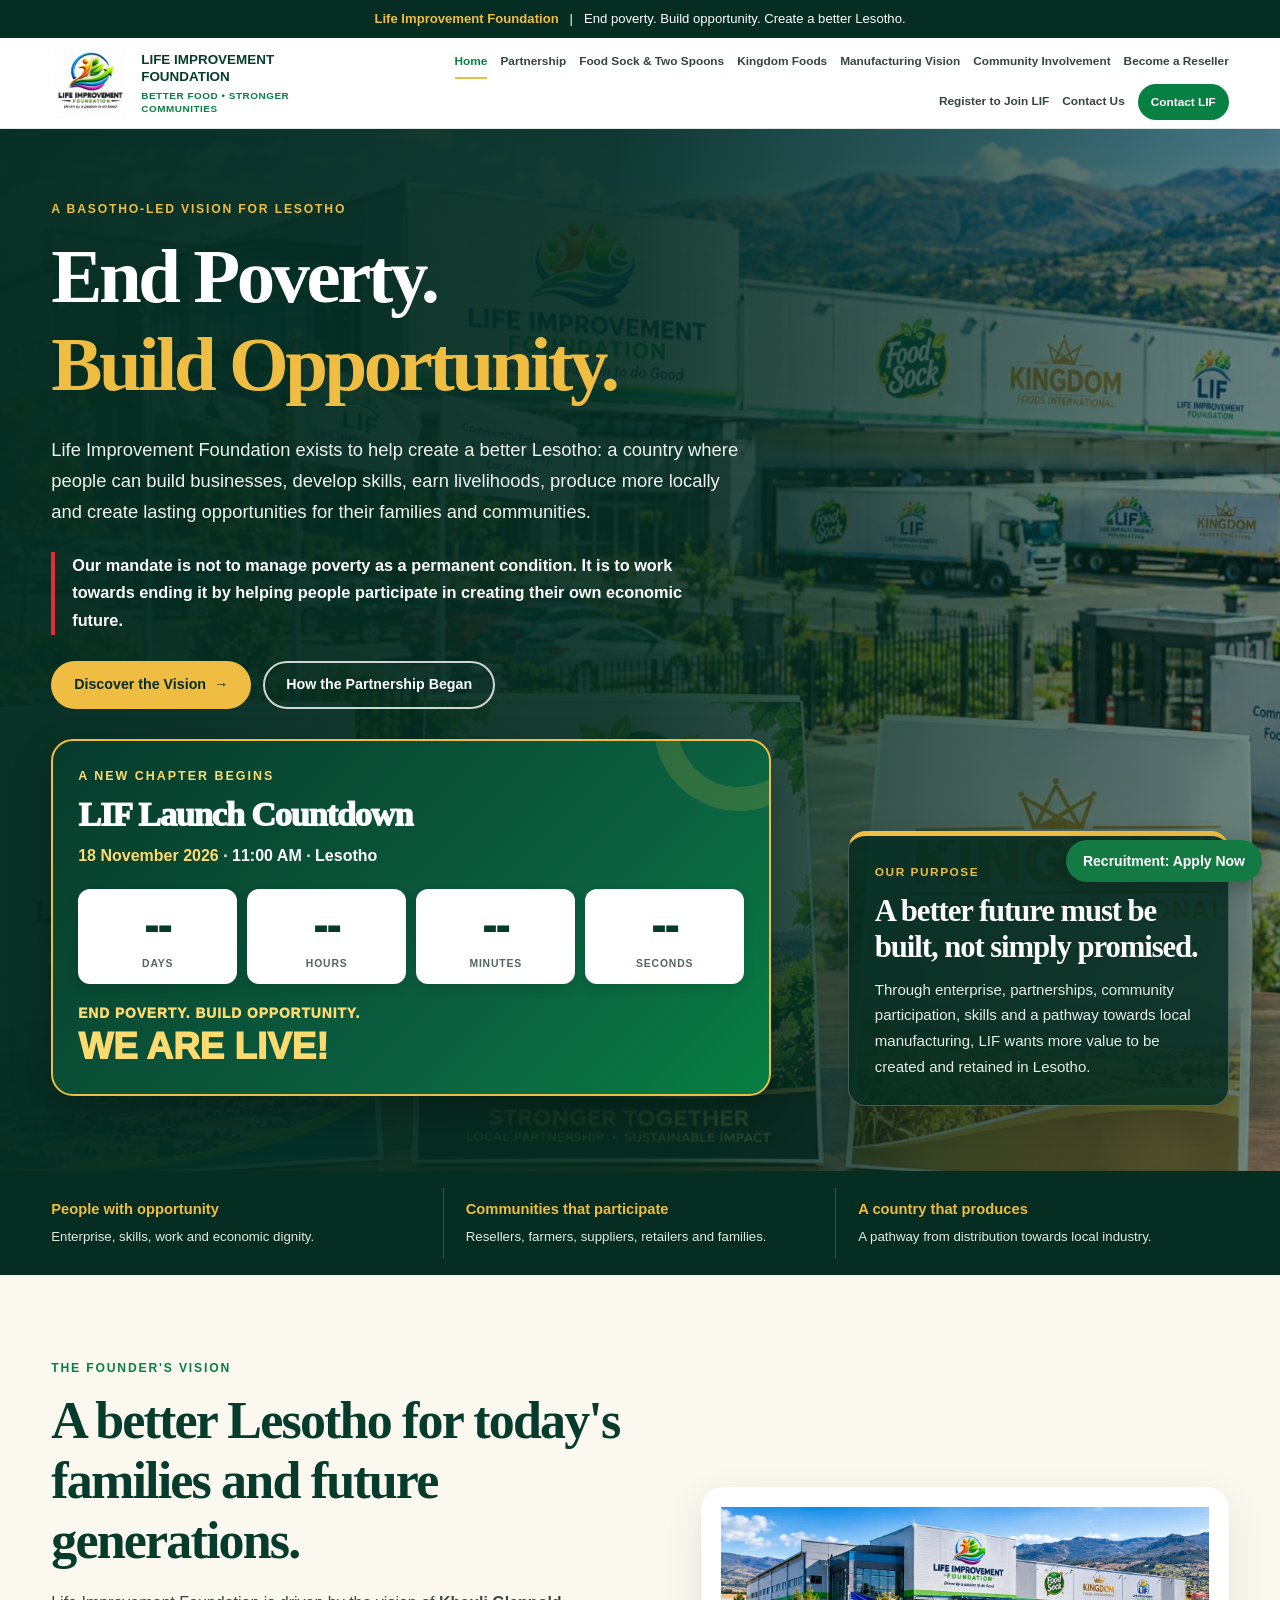
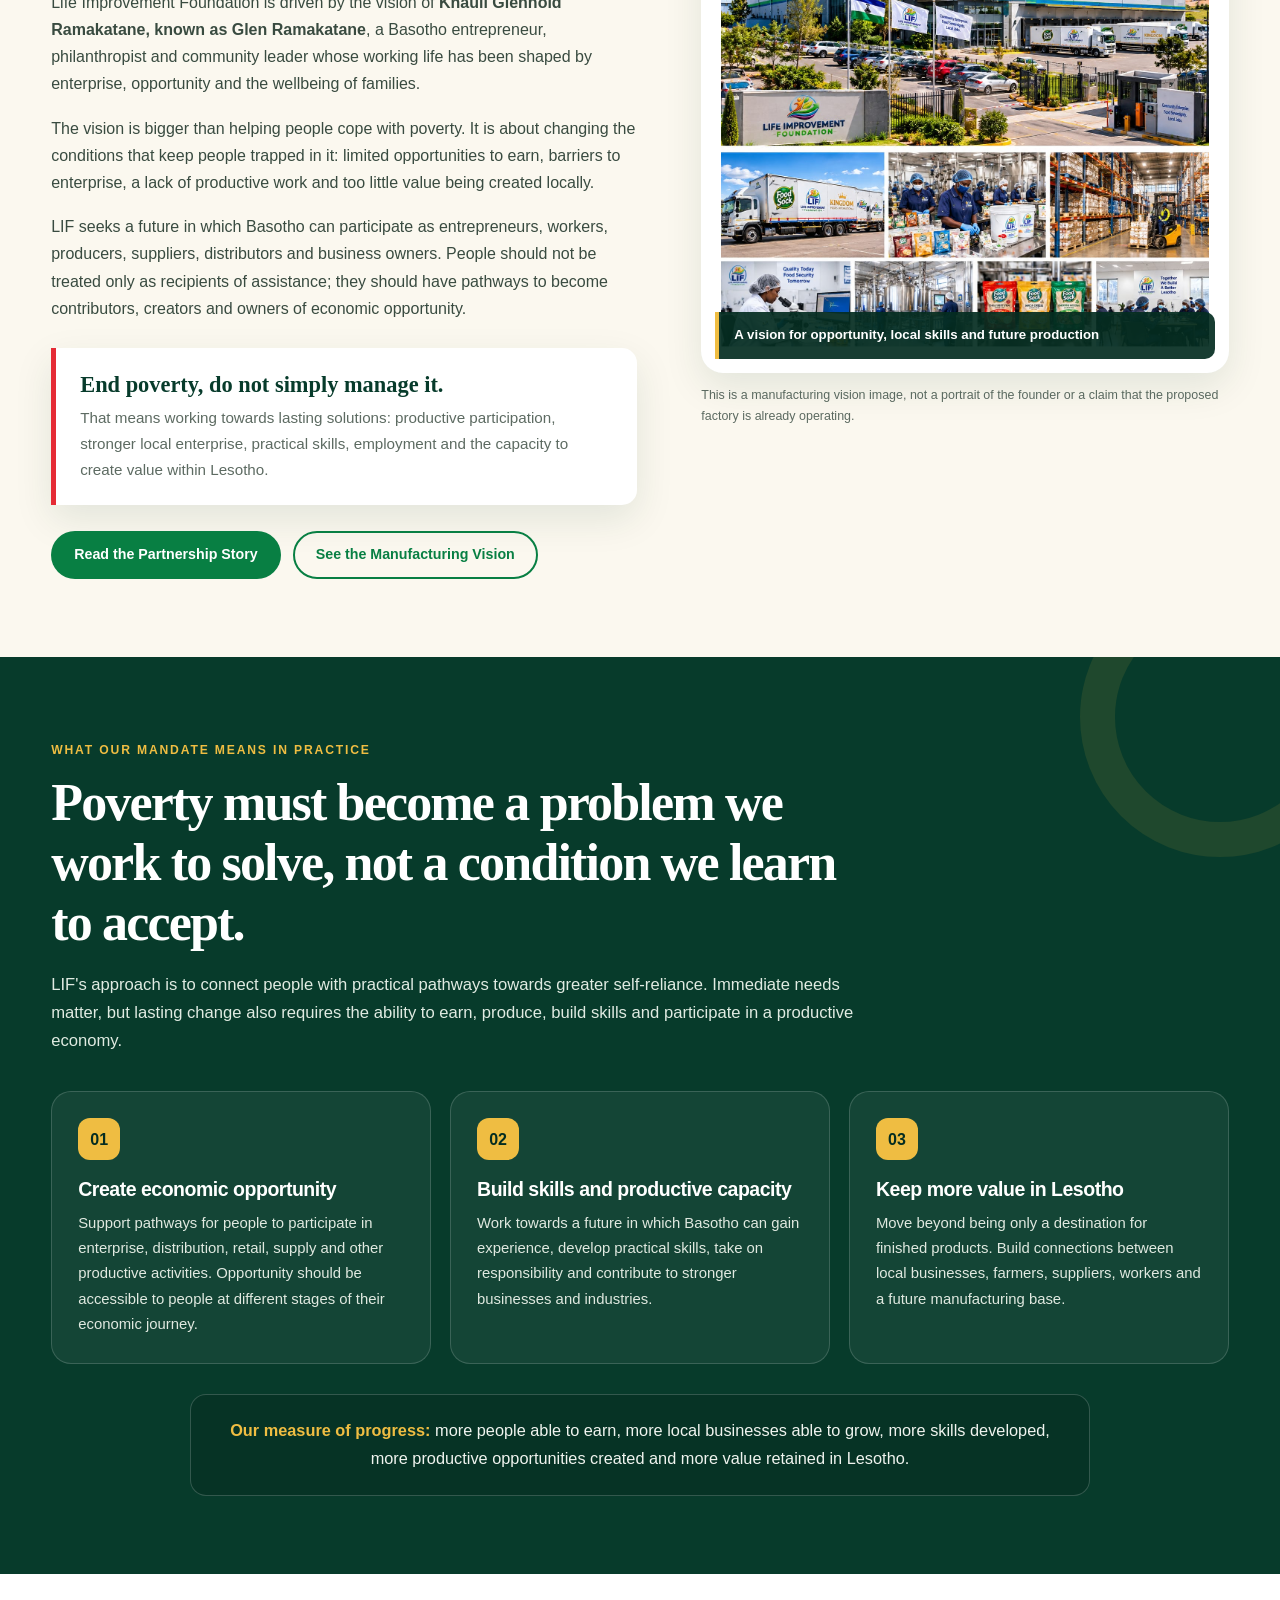
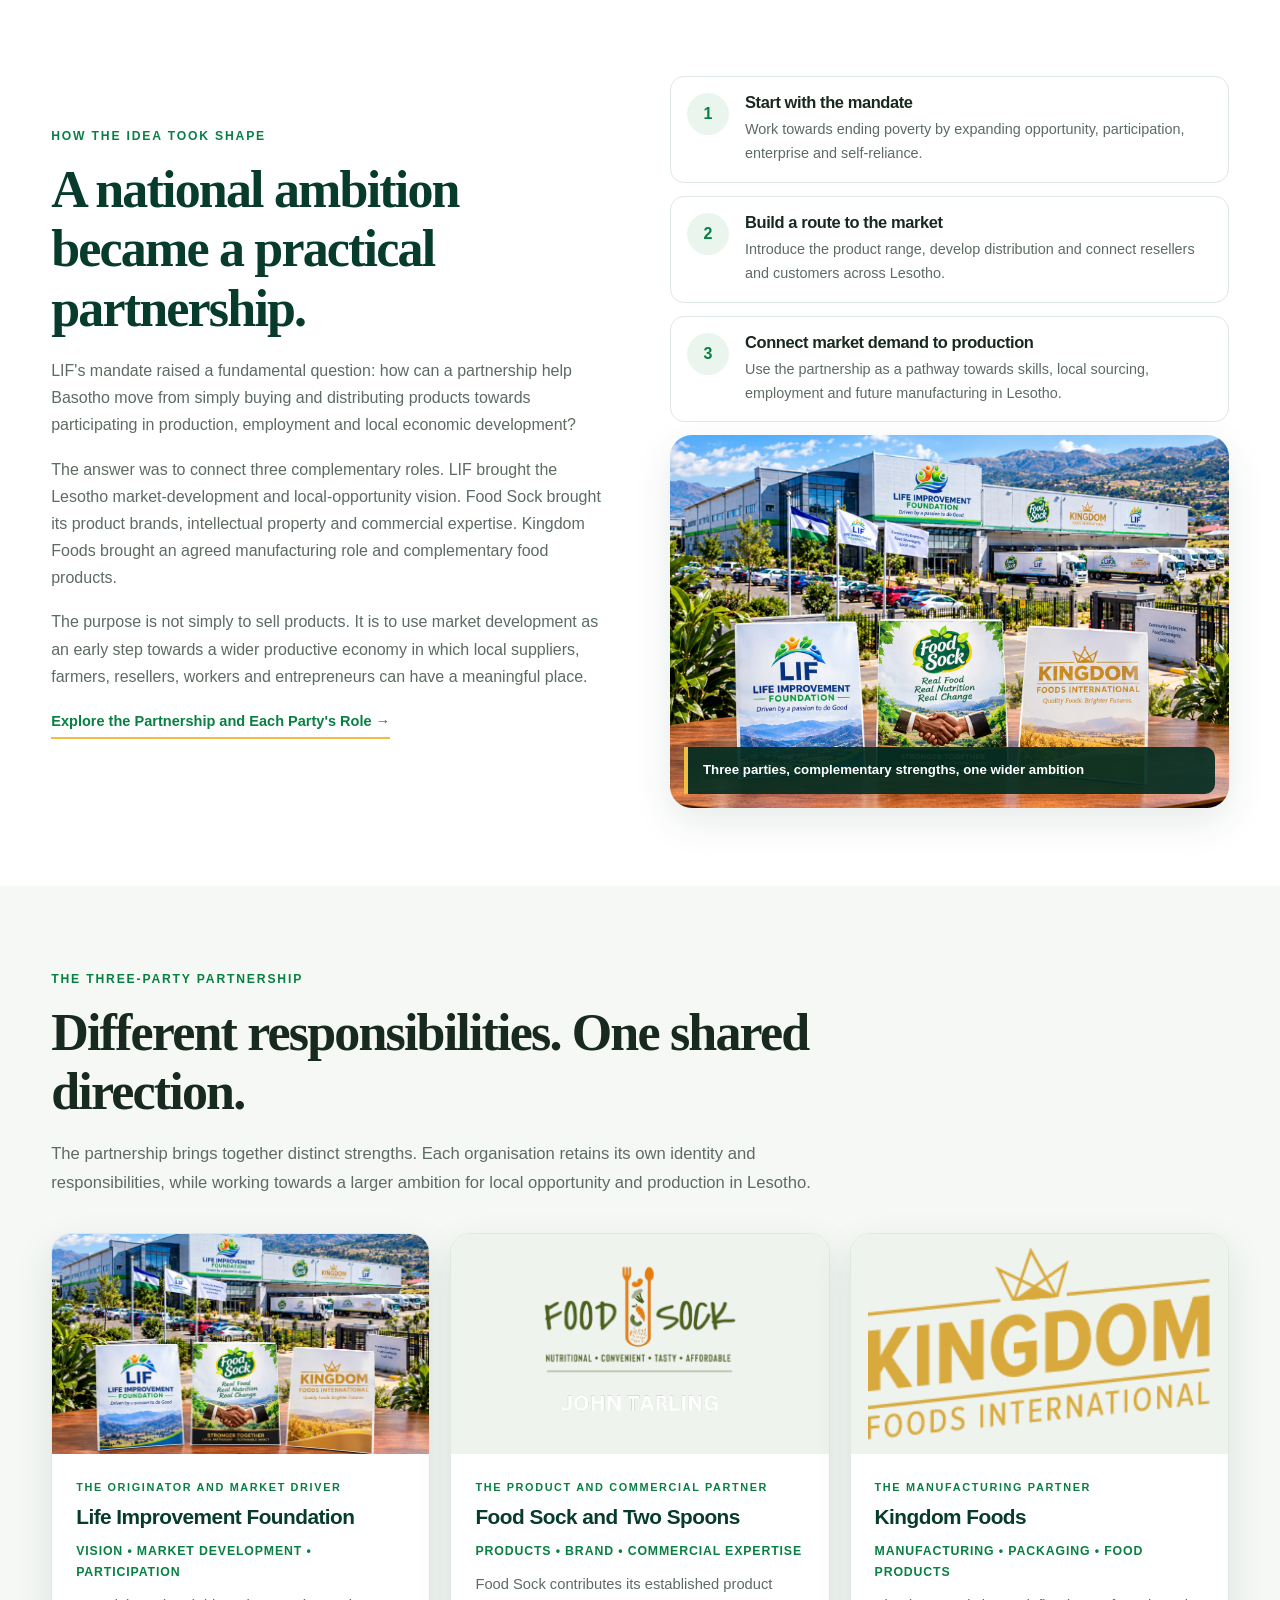
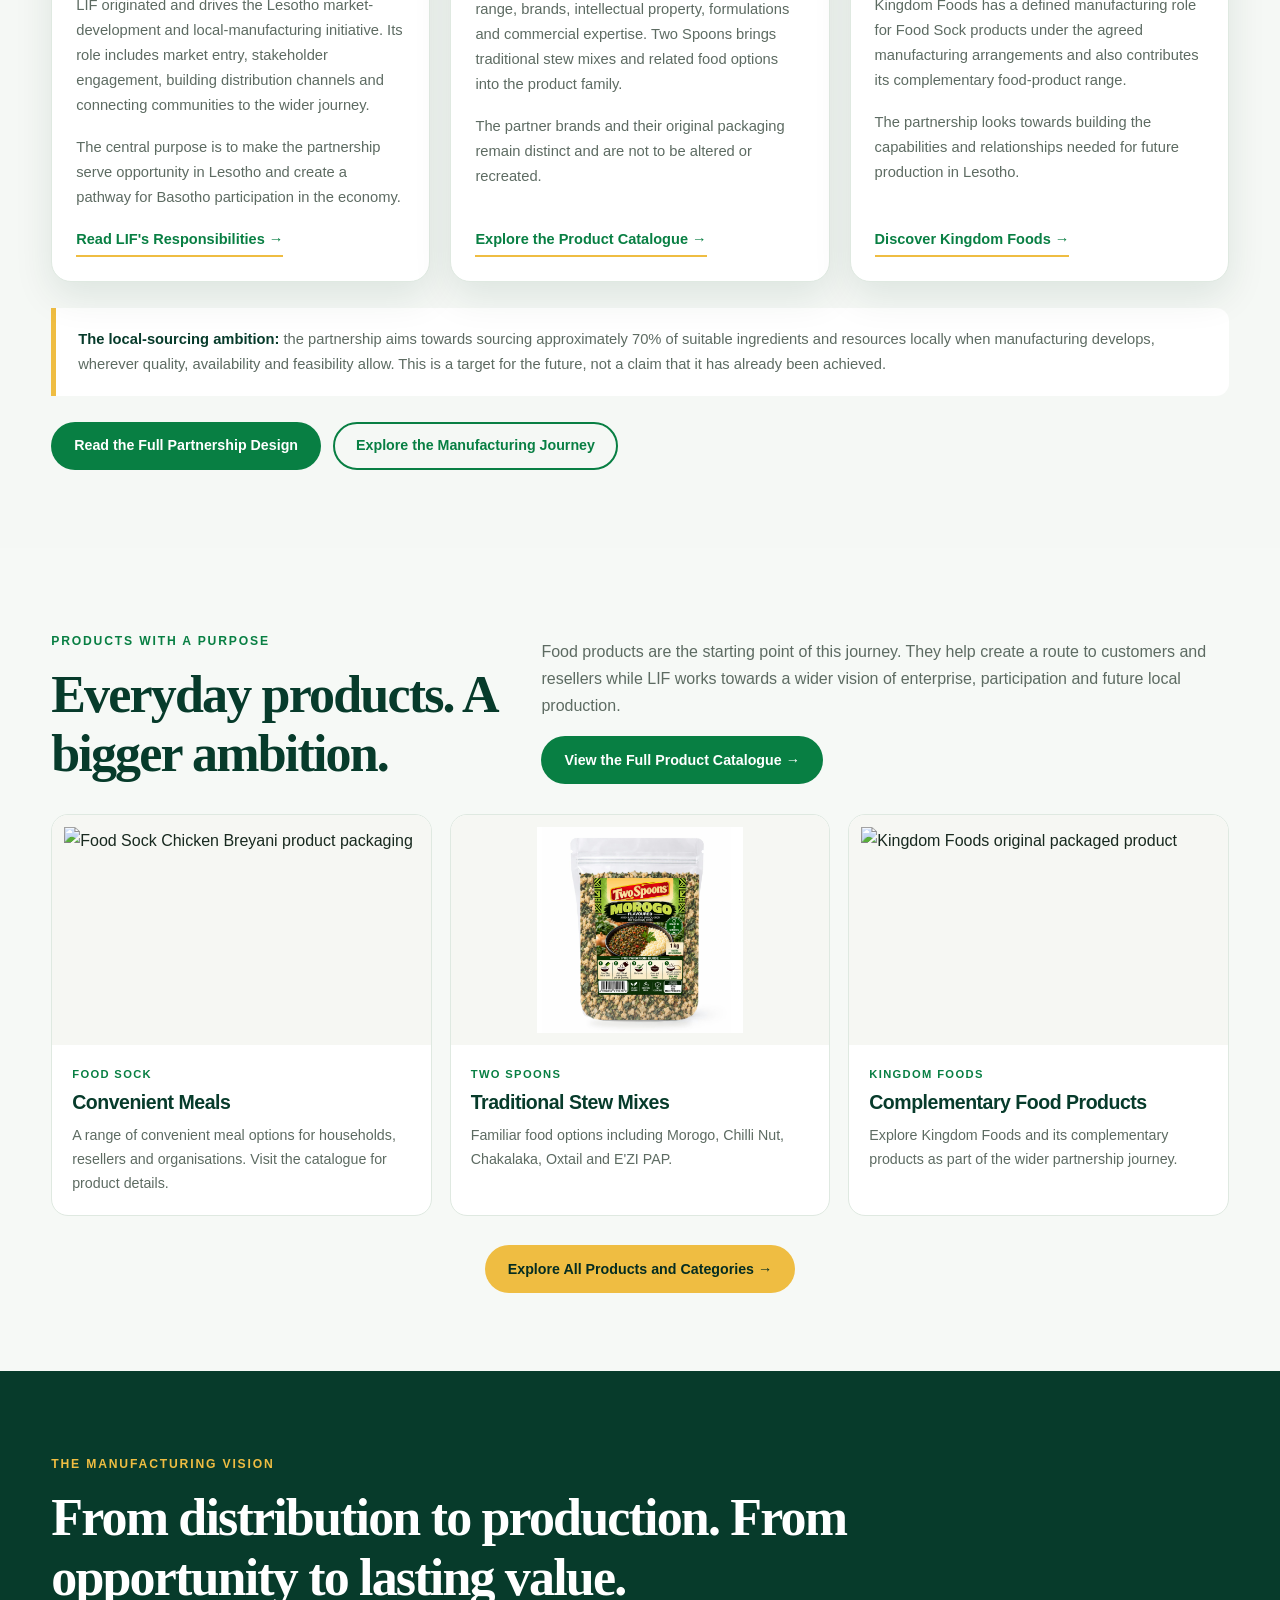
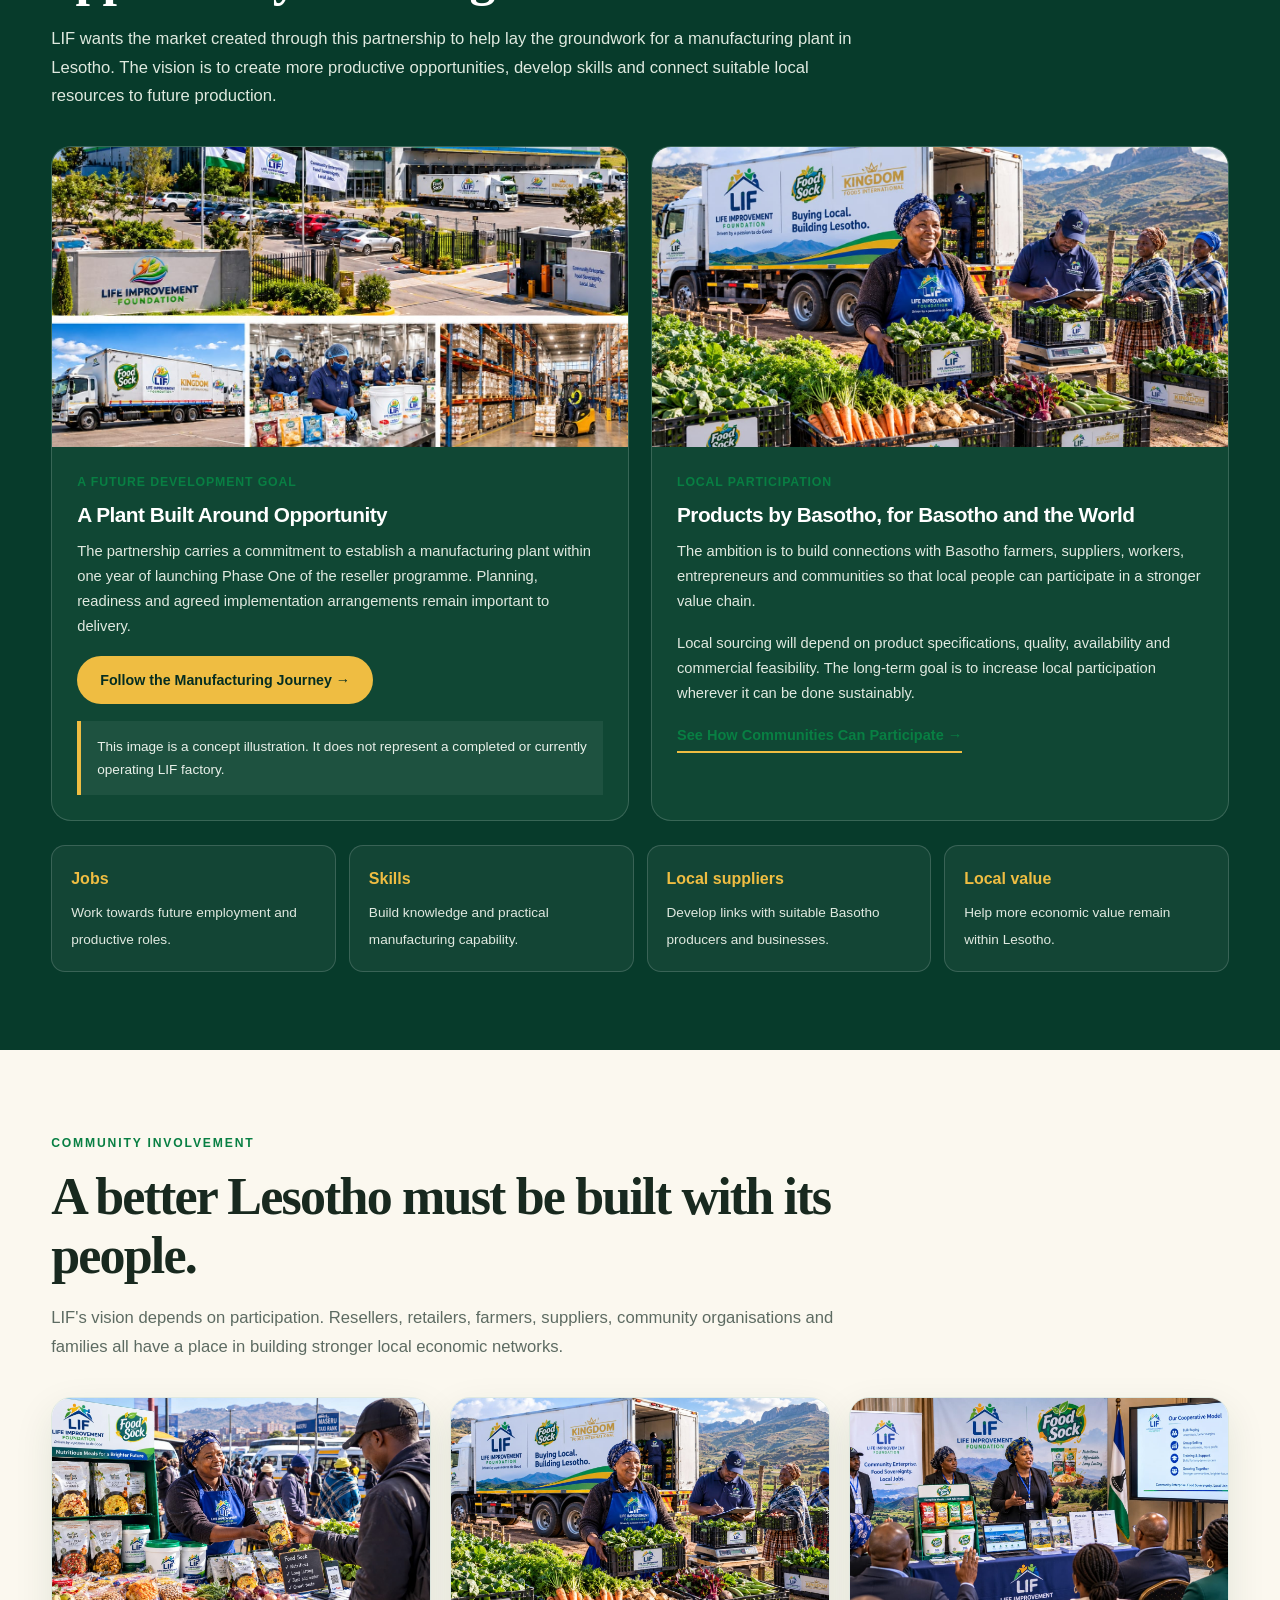
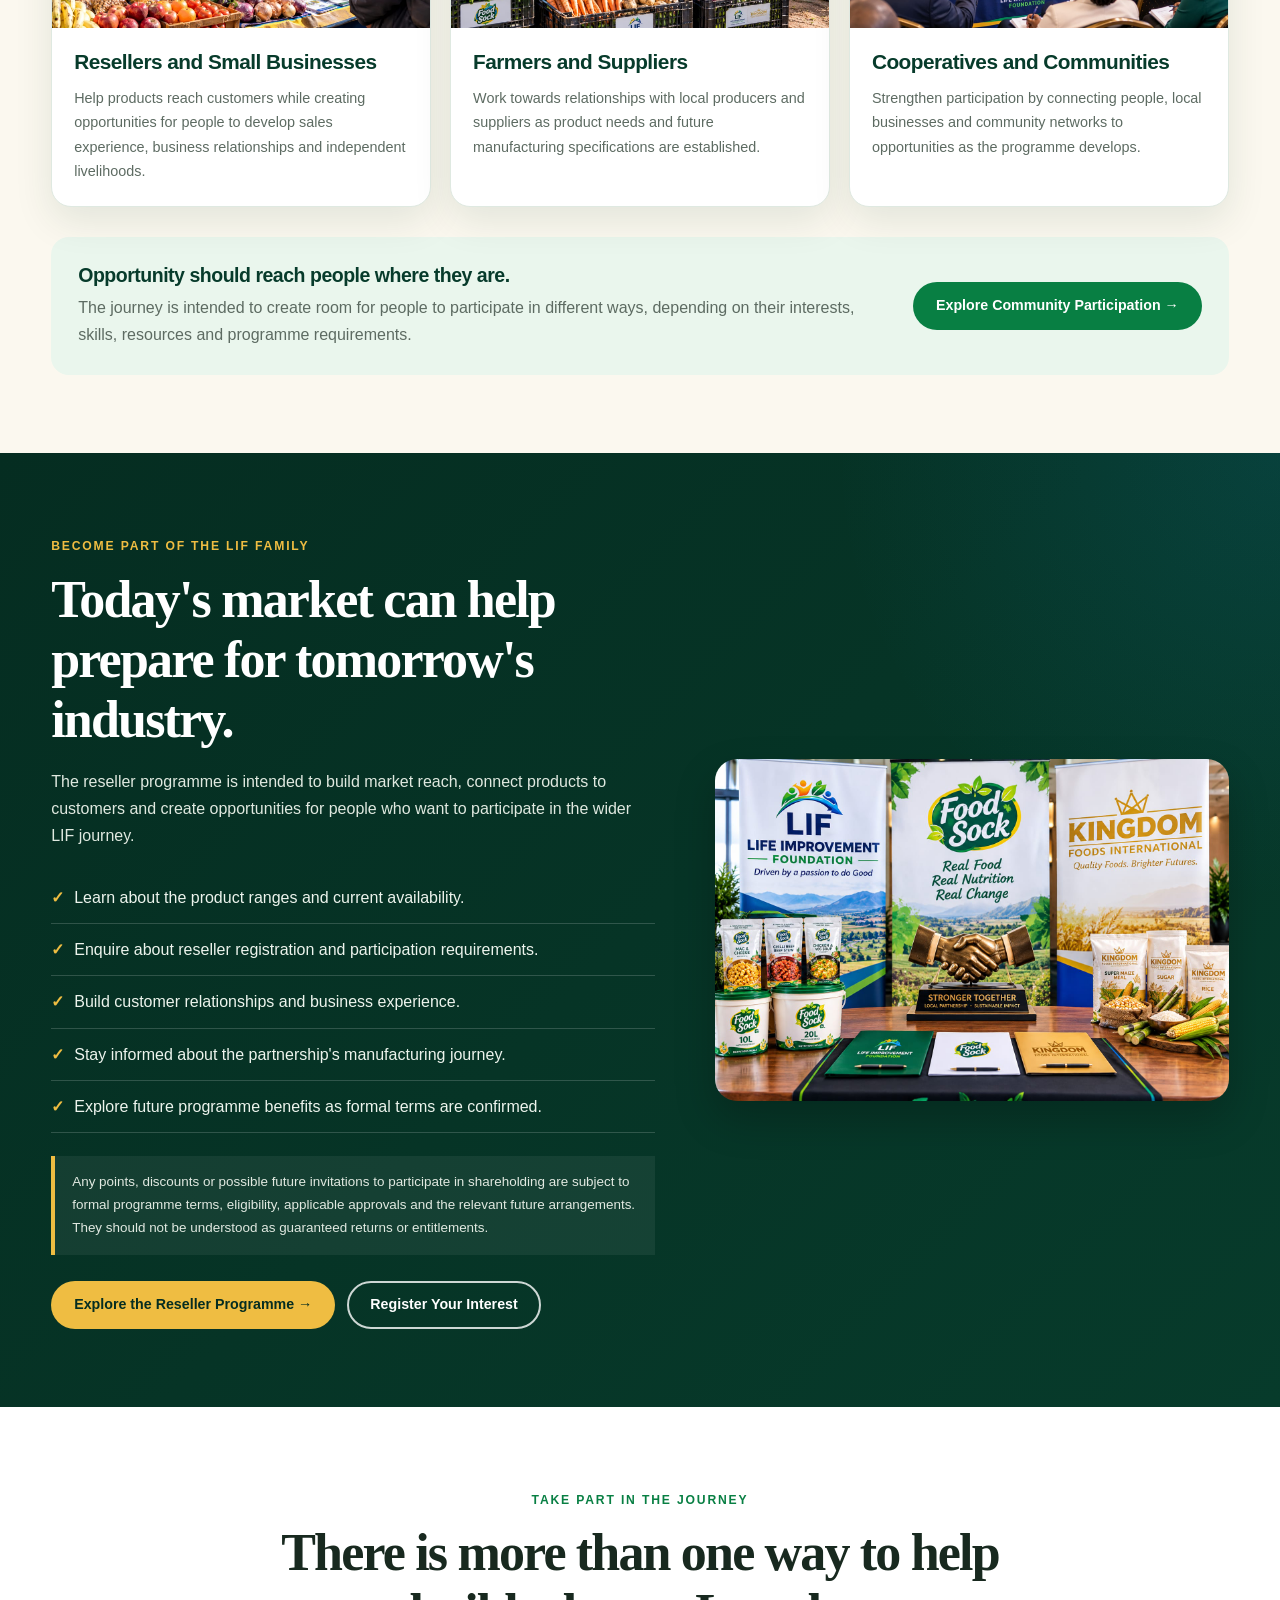
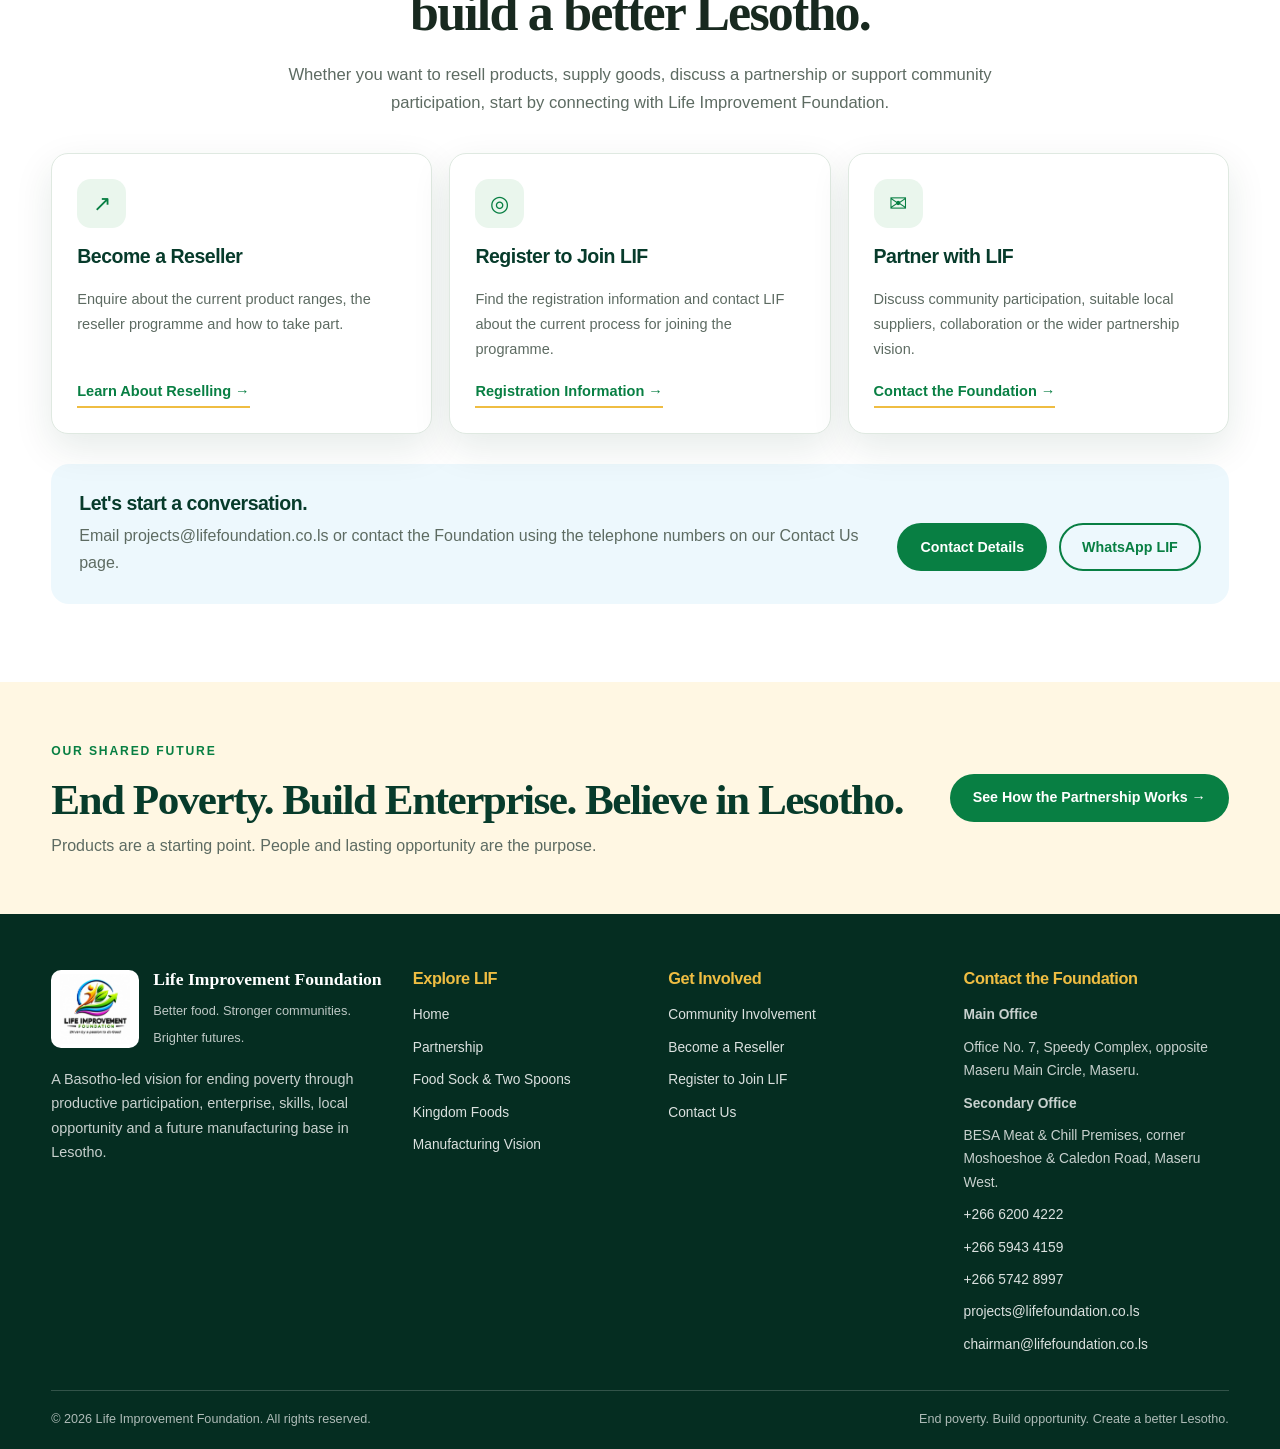
==== commit 5df43d53: "Update index.html" ====
--- a/index.html
+++ b/index.html
@@ -1,4 +1,3 @@
-
 <!DOCTYPE html>
 <html lang="en">
 <head>
@@ -2859,5 +2858,6 @@
     })();document.getElementById("currentYear").textContent =
       new Date().getFullYear();
   </script>
+<script src="lif-recruitment-ad.js" defer></script>
 </body>
 </html>
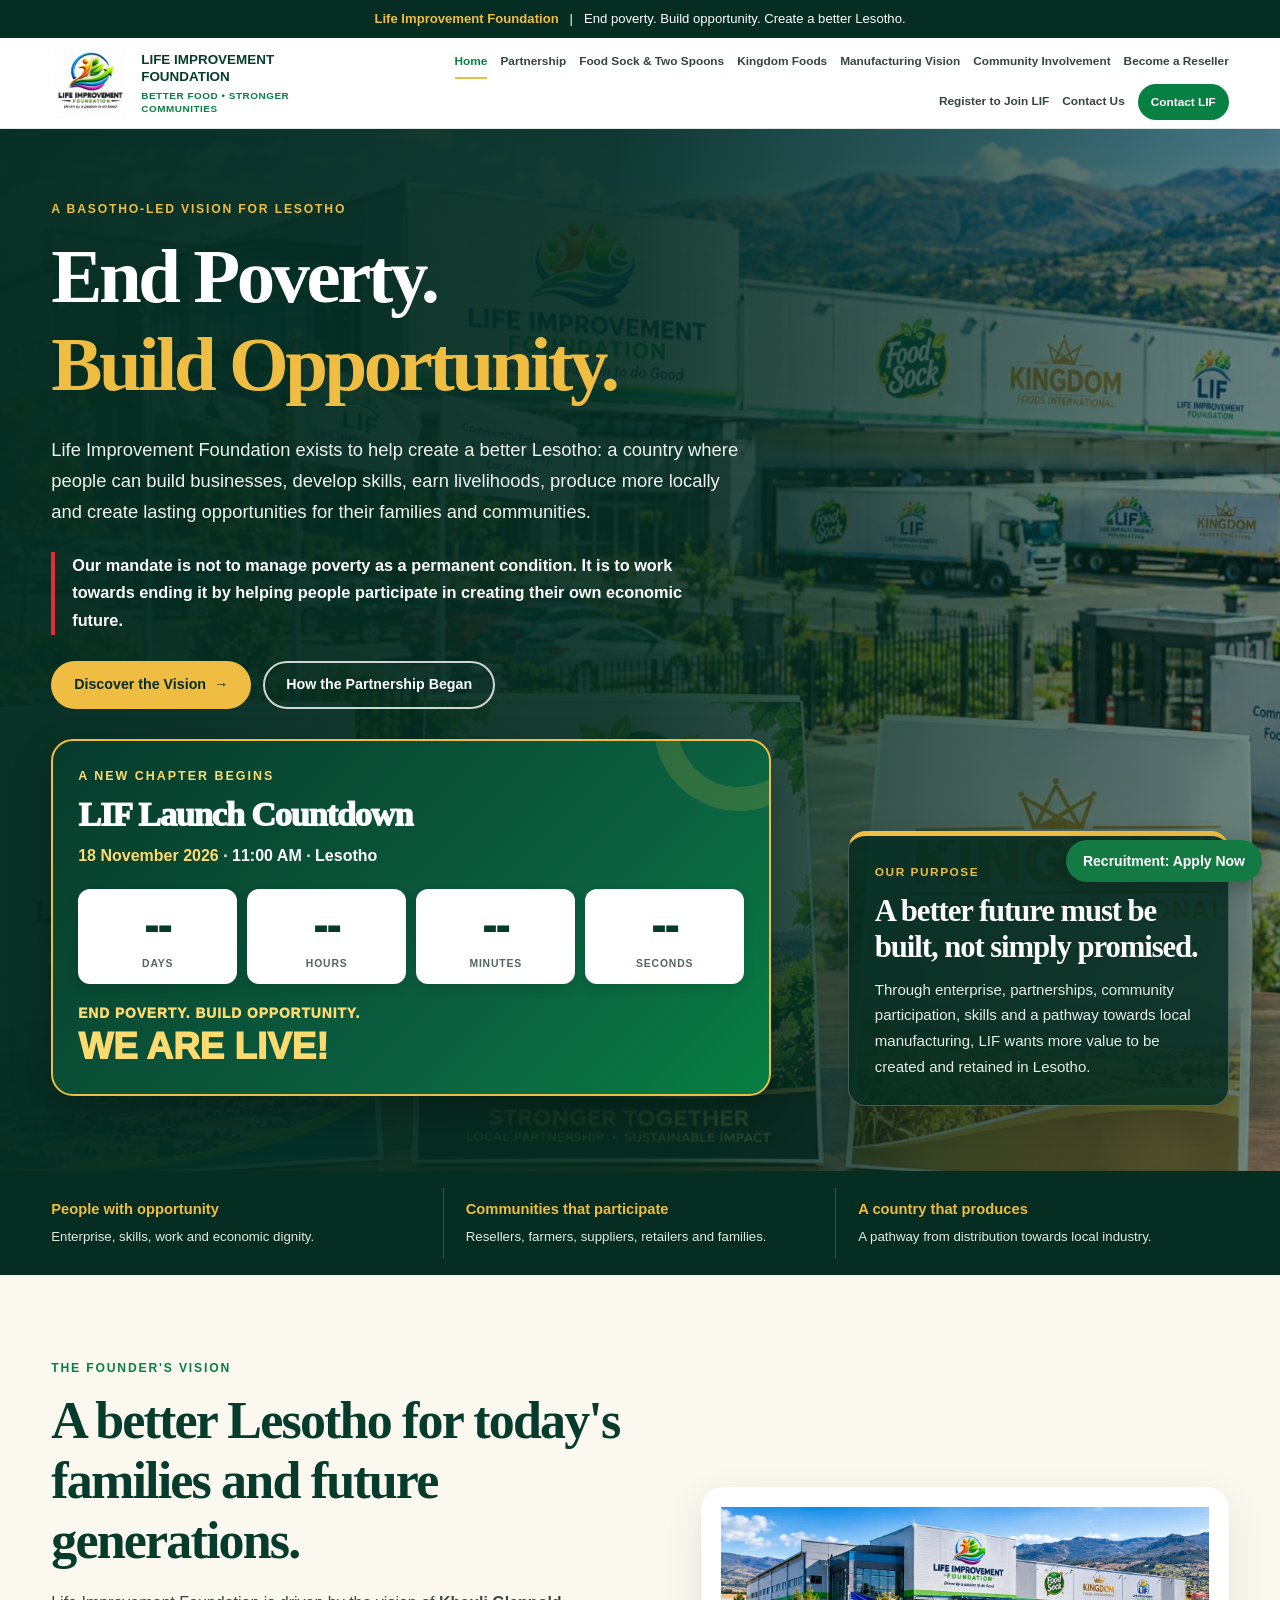
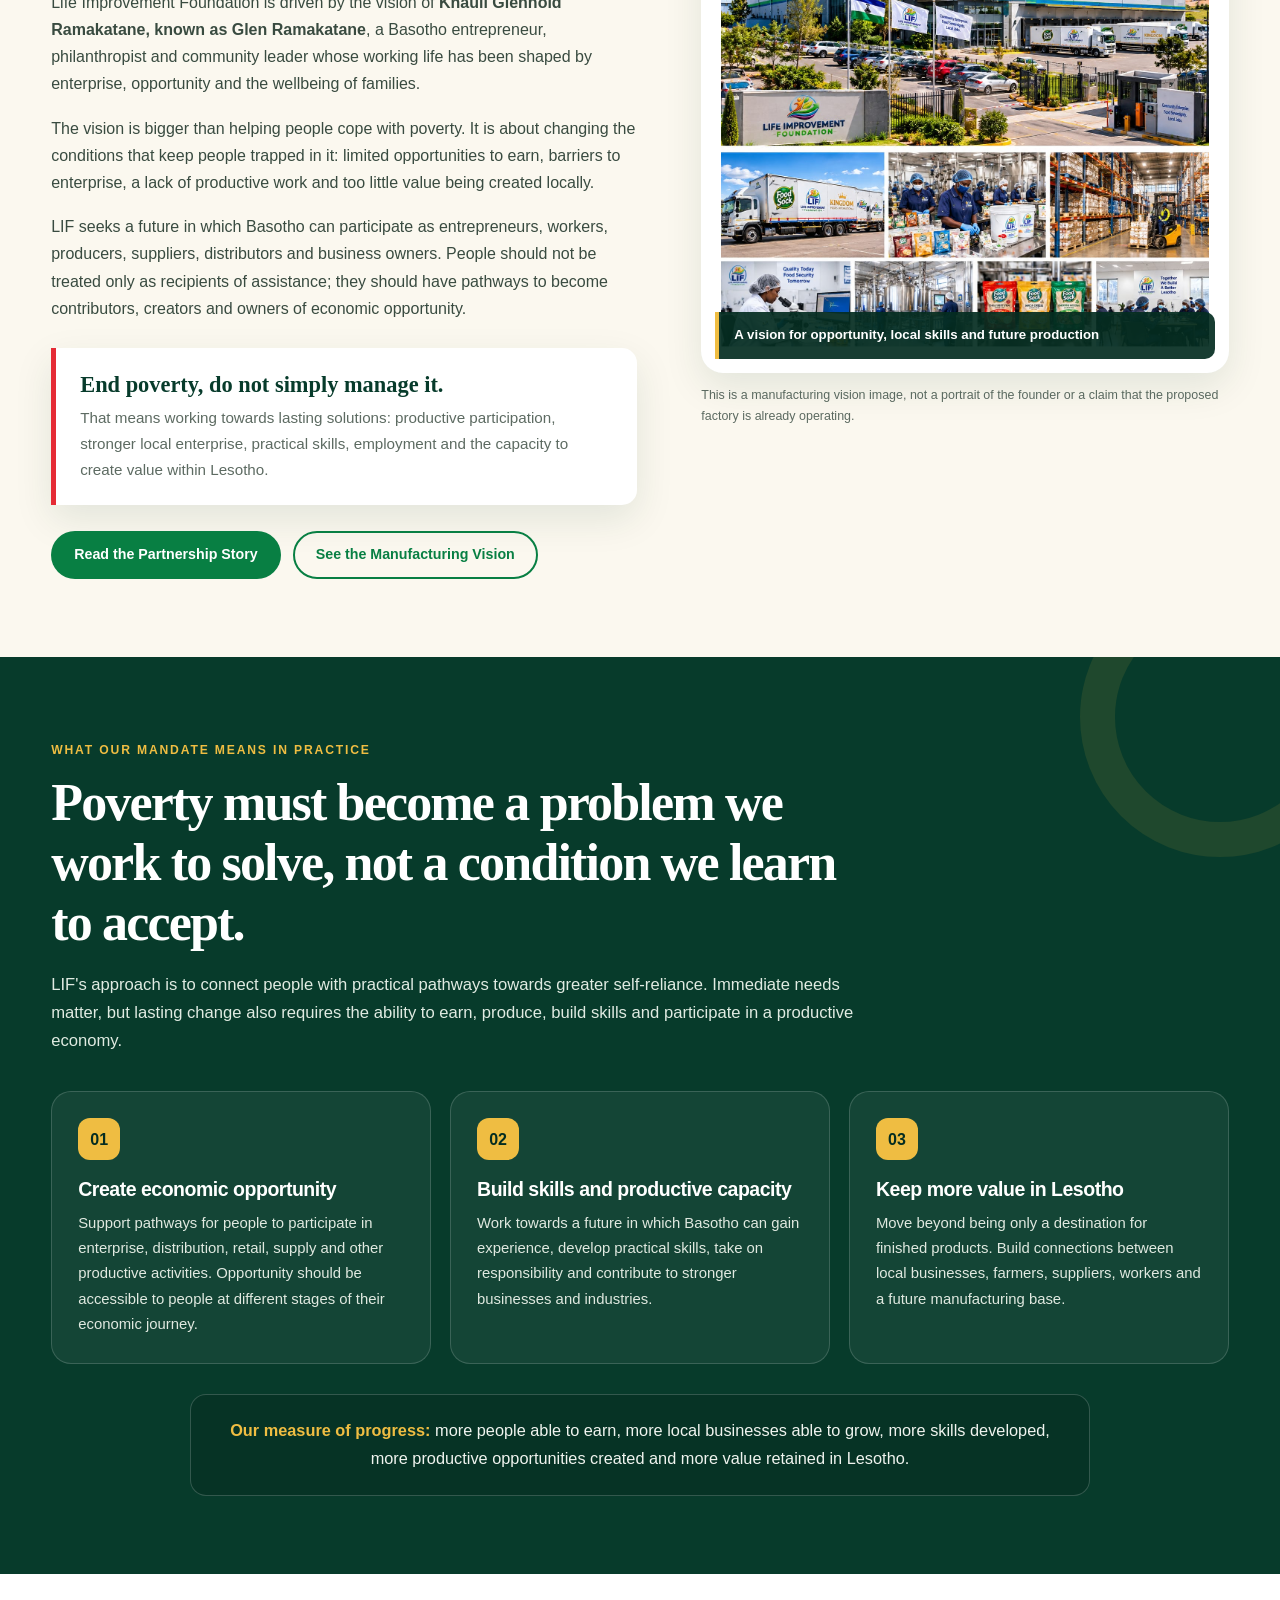
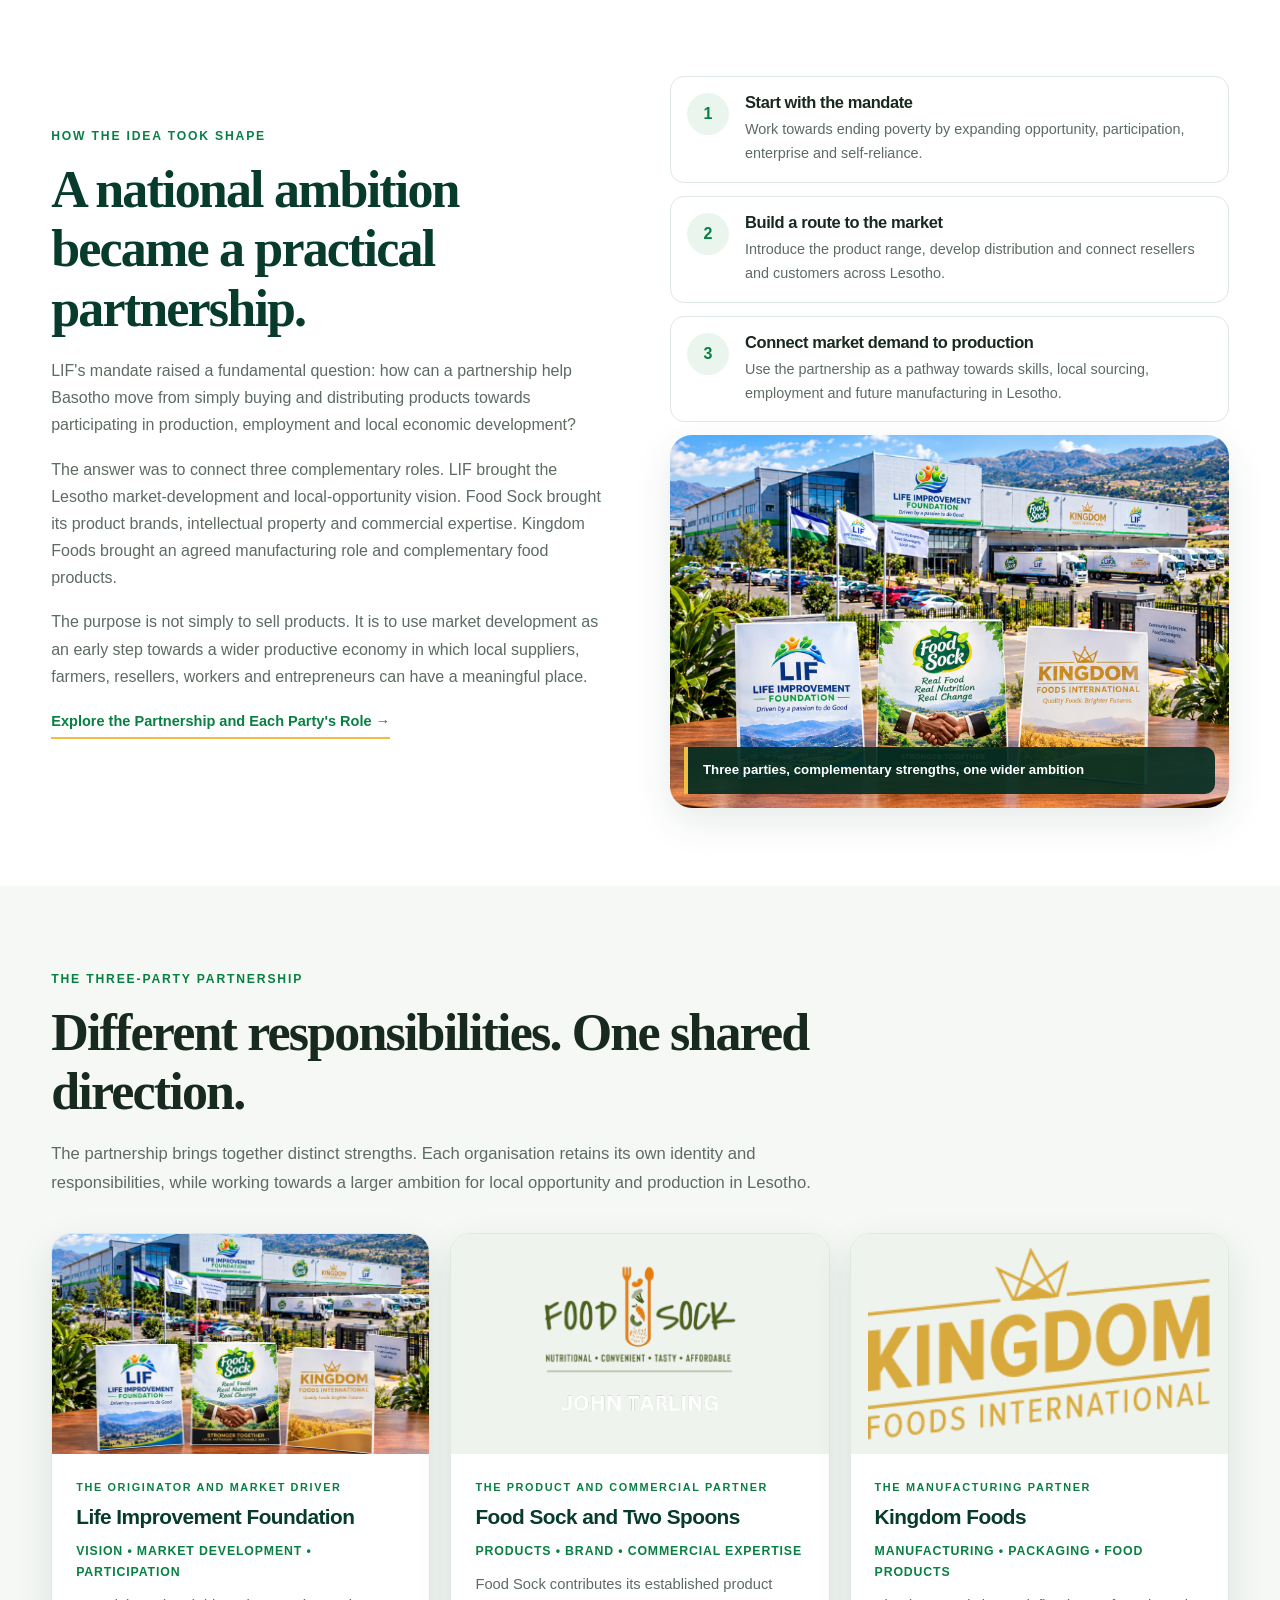
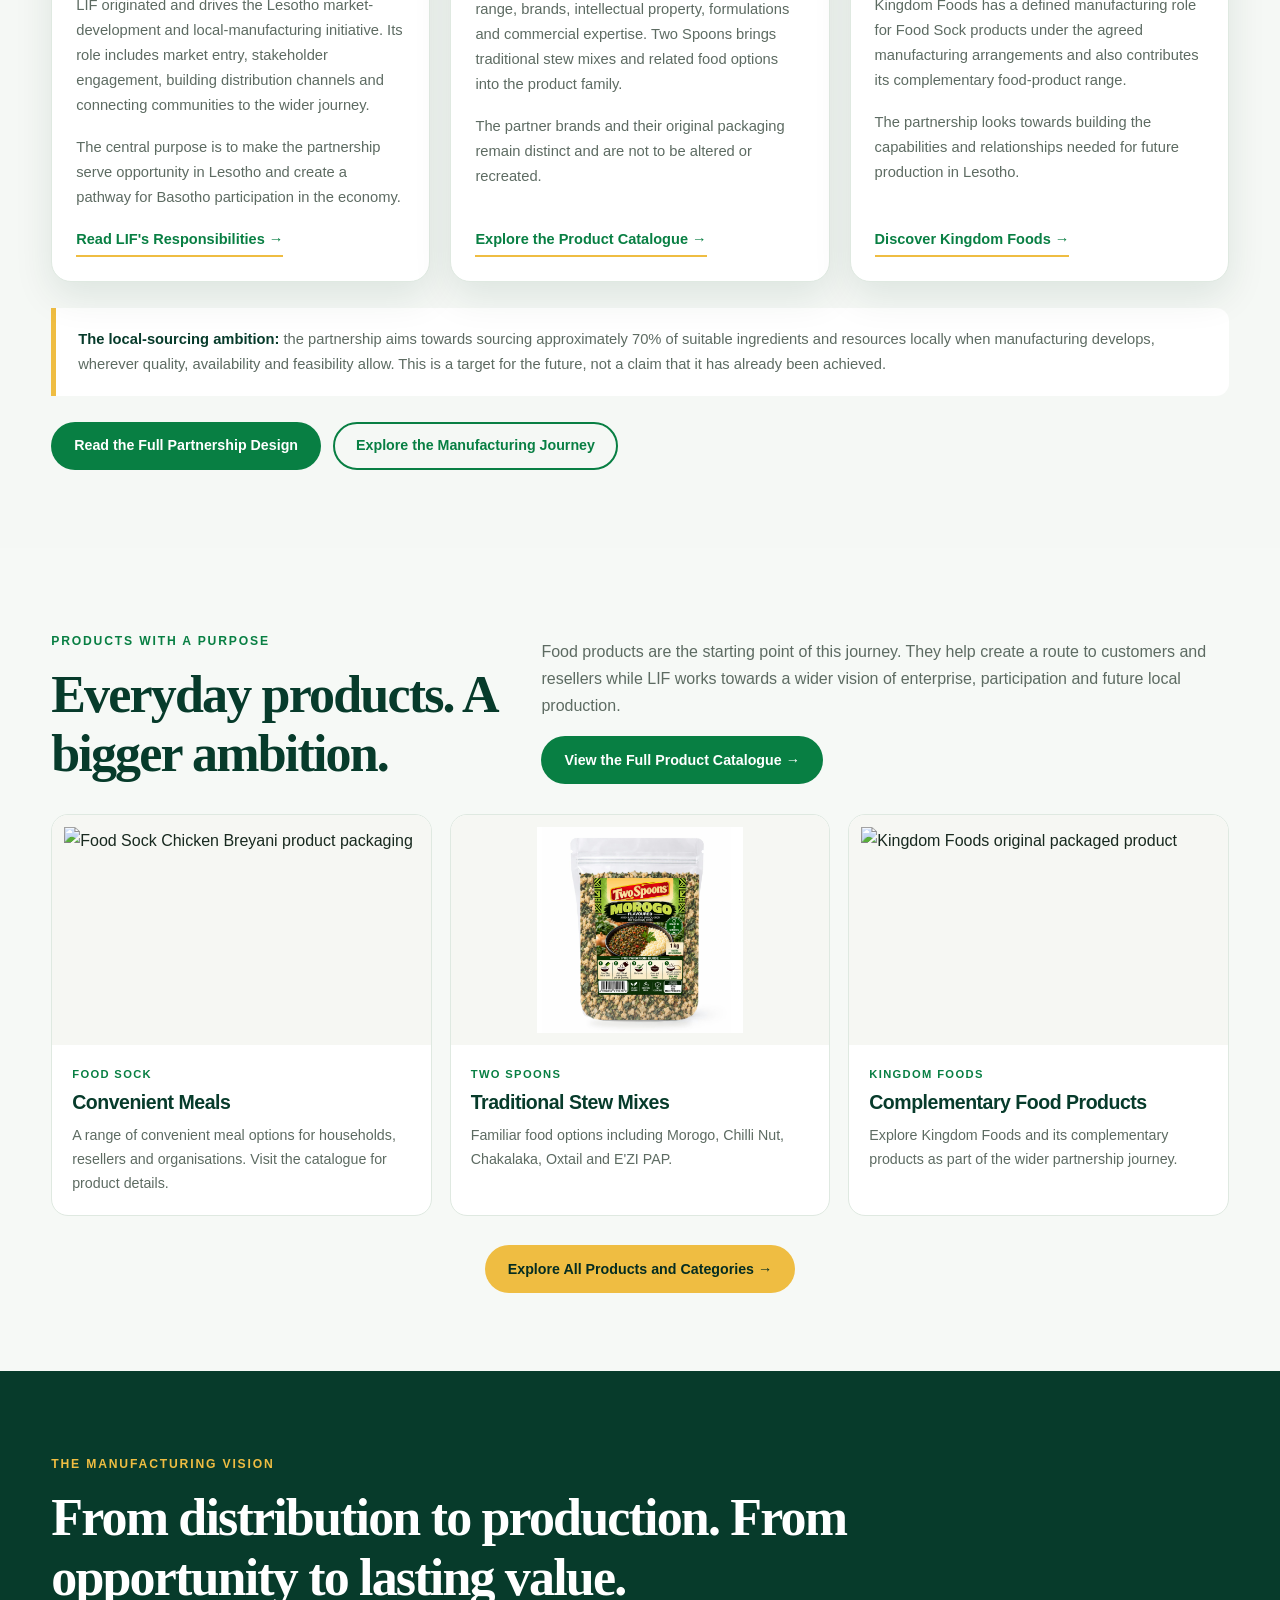
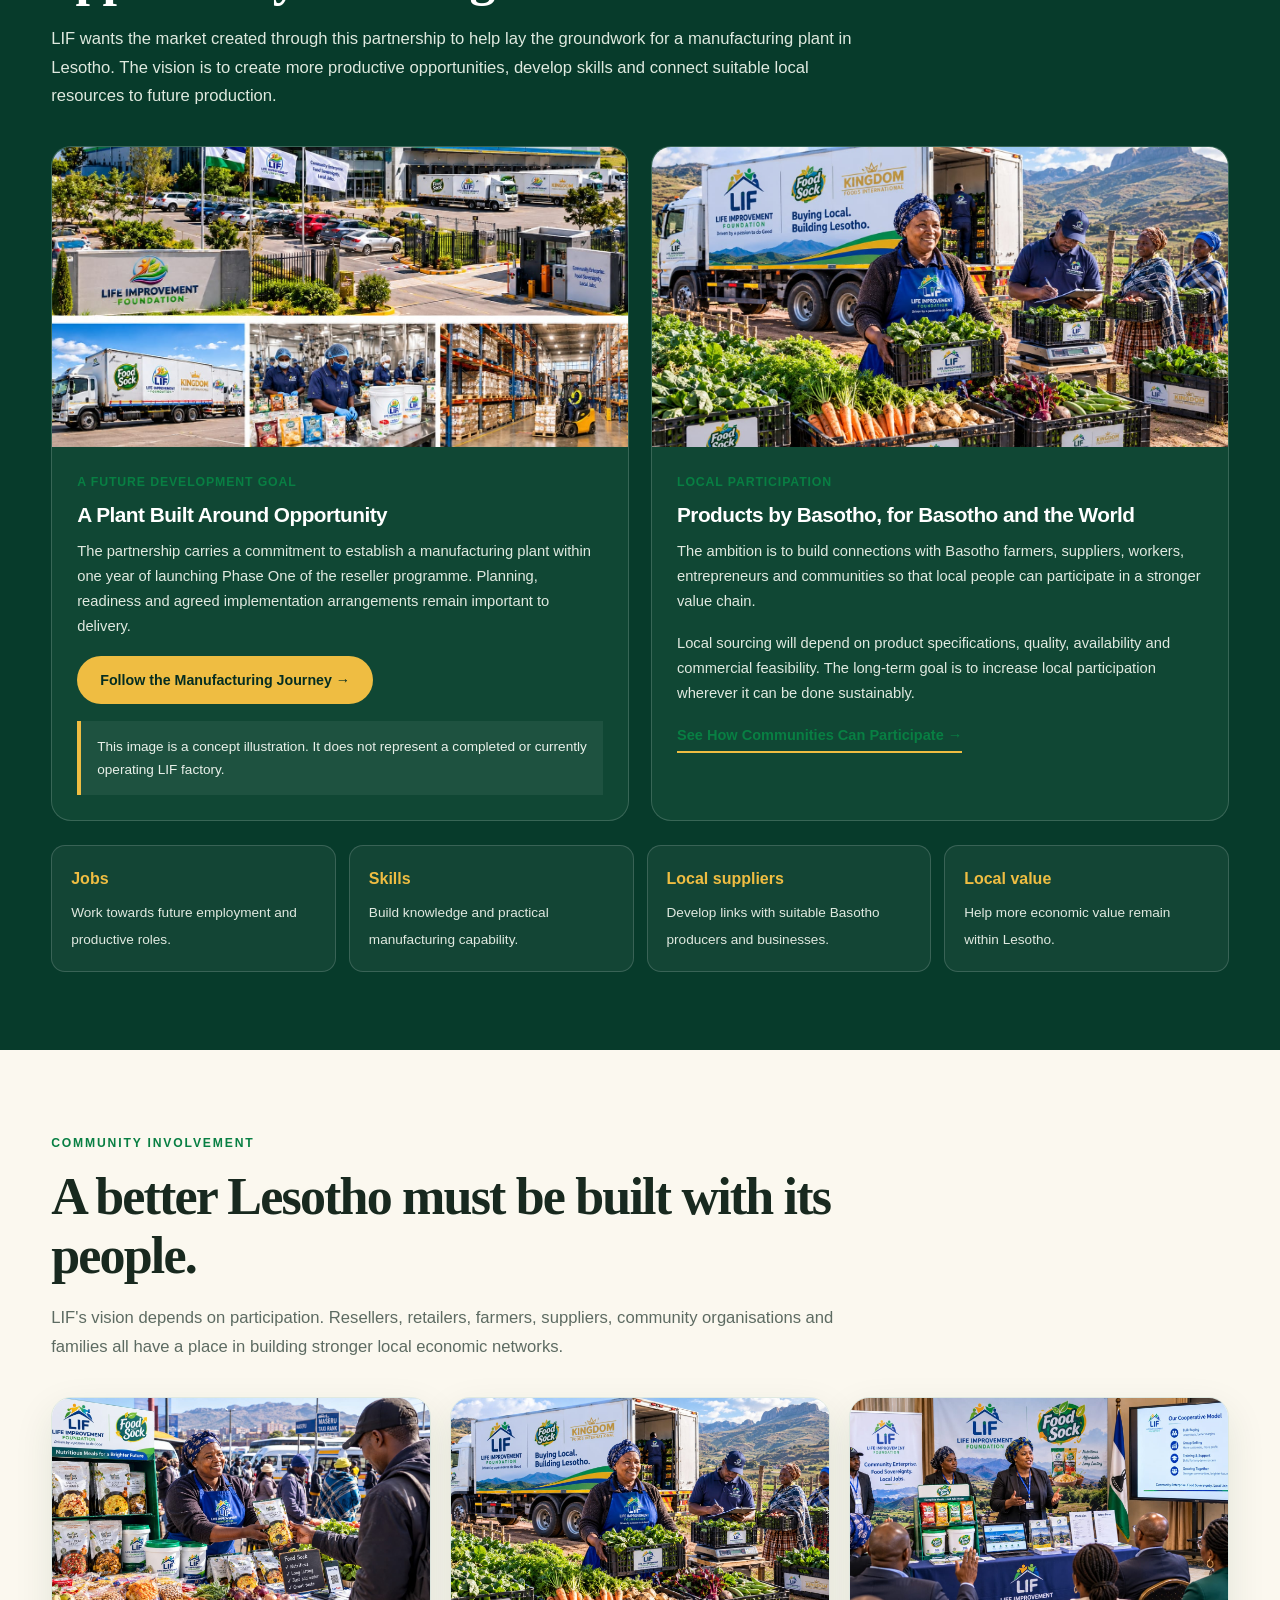
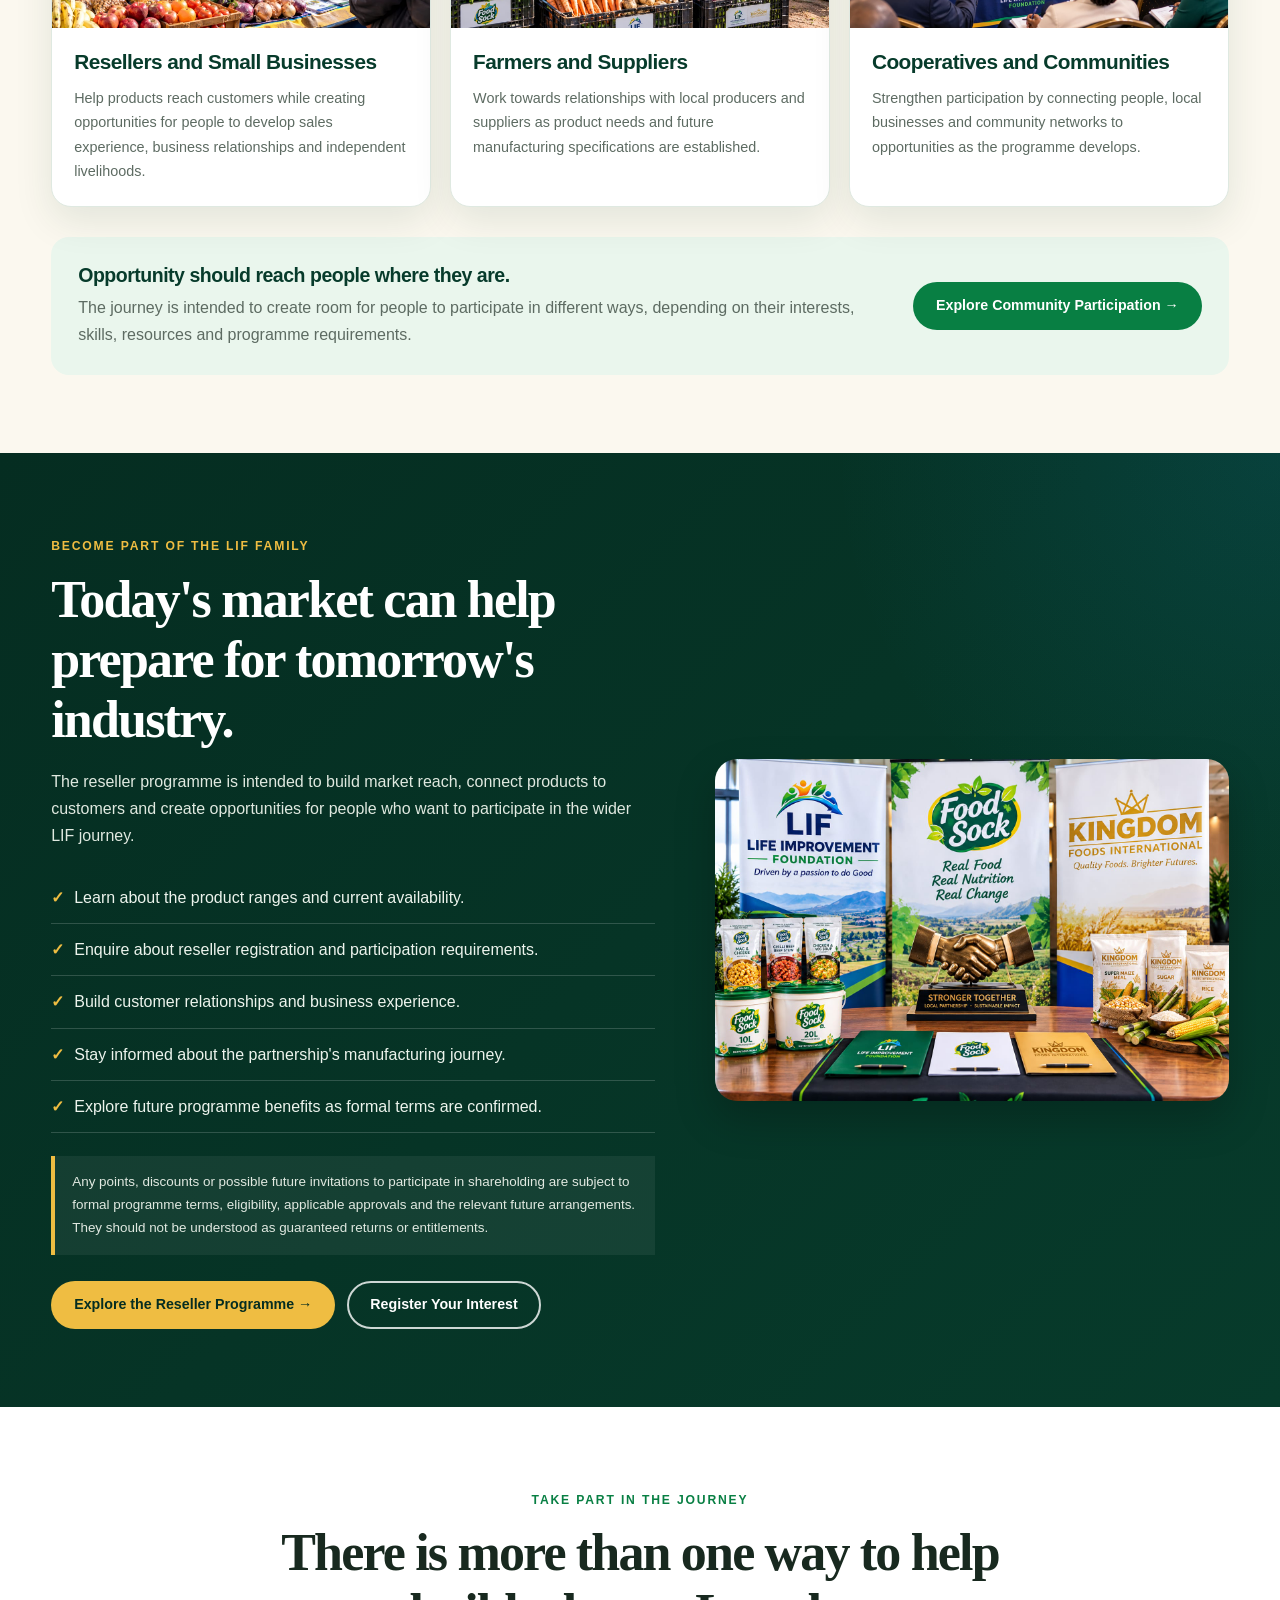
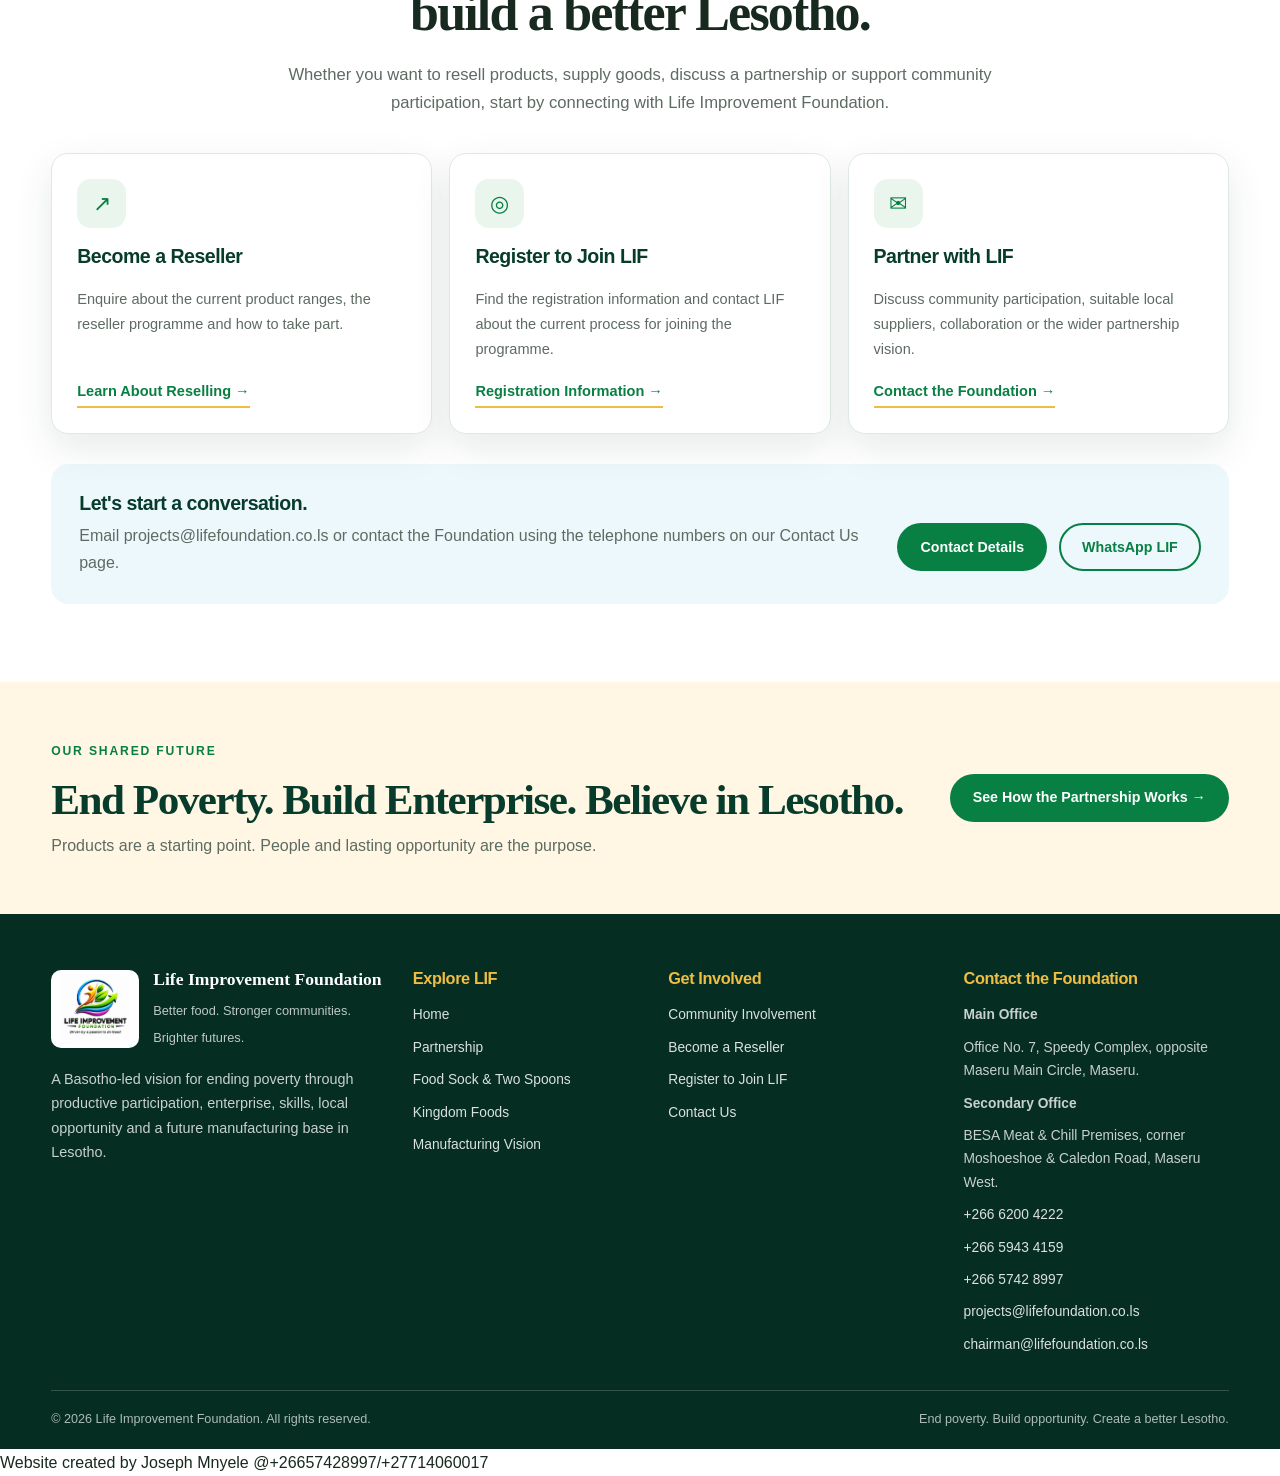
==== commit 97e7a1c2: "Update index.html" ====
--- a/index.html
+++ b/index.html
@@ -2859,5 +2859,5 @@
       new Date().getFullYear();
   </script>
 <script src="lif-recruitment-ad.js" defer></script>
-</body>
+</body>Website created by Joseph Mnyele @+26657428997/+27714060017
 </html>
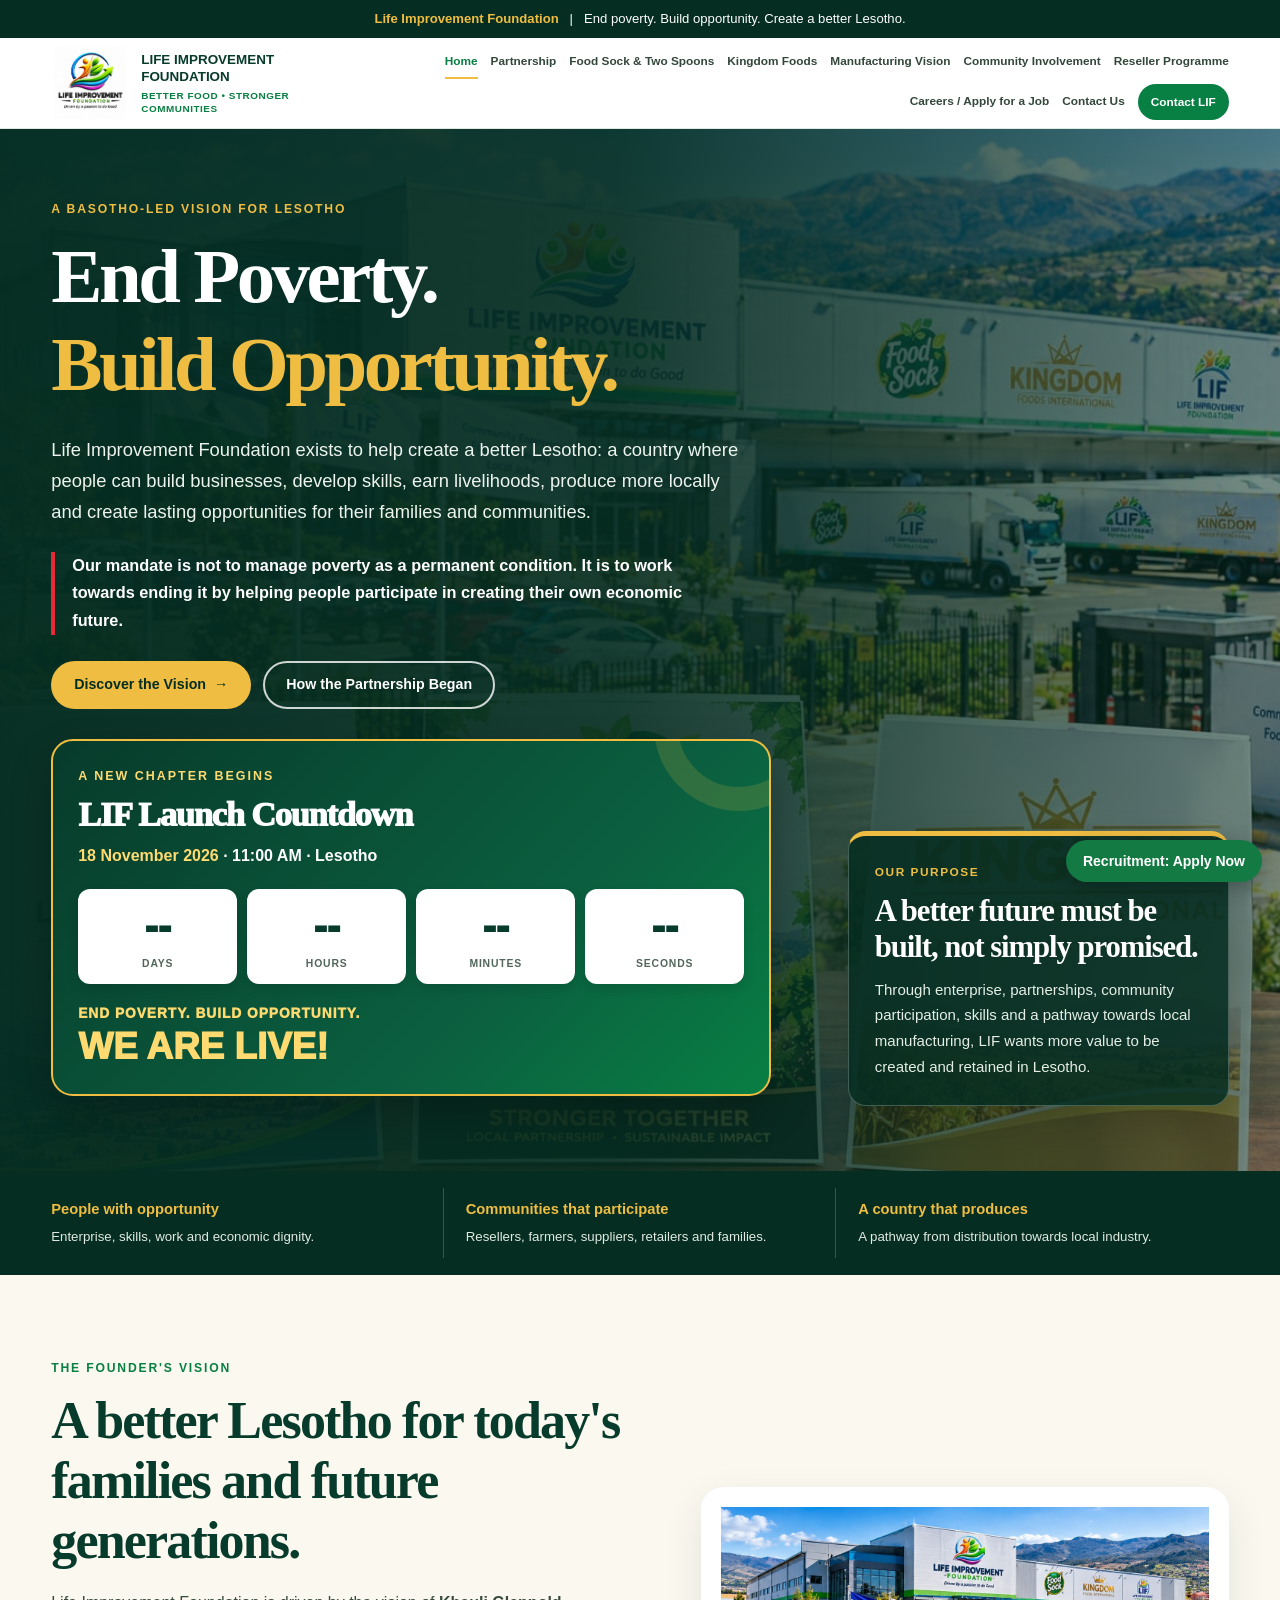
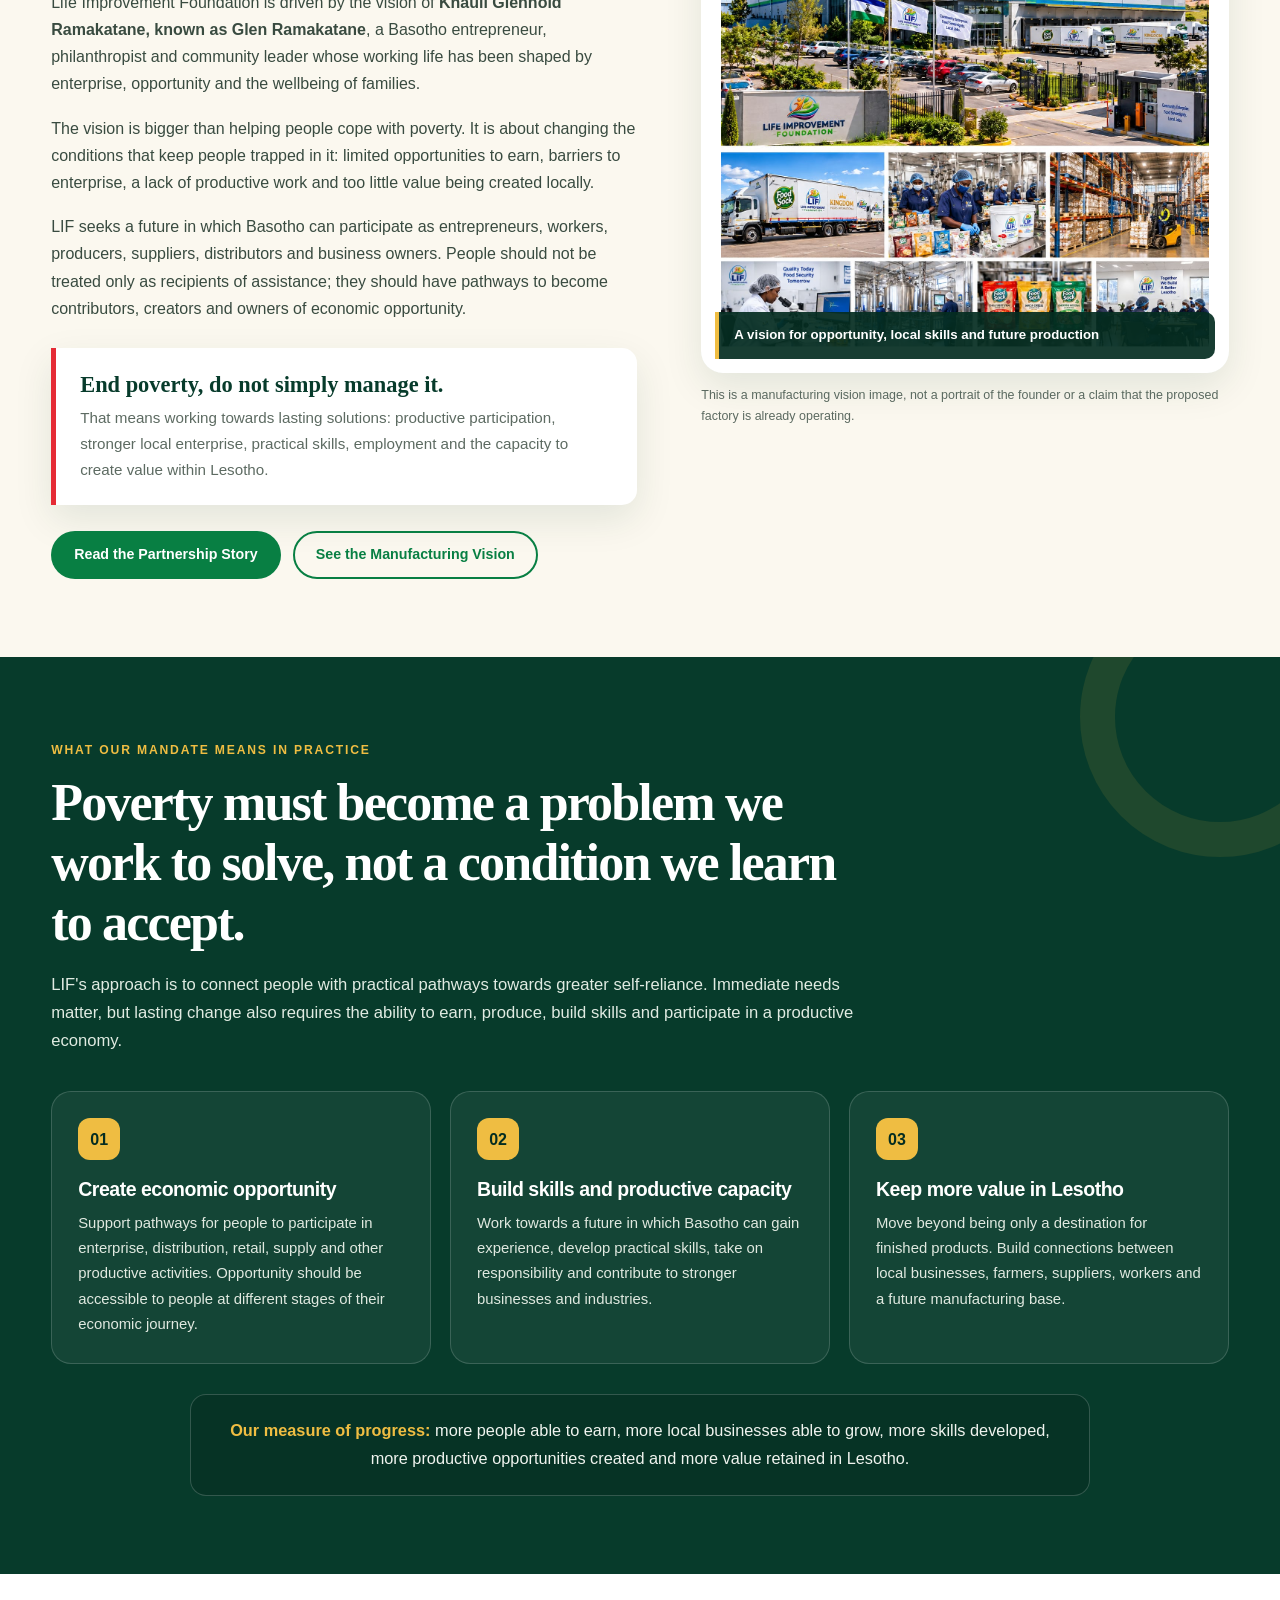
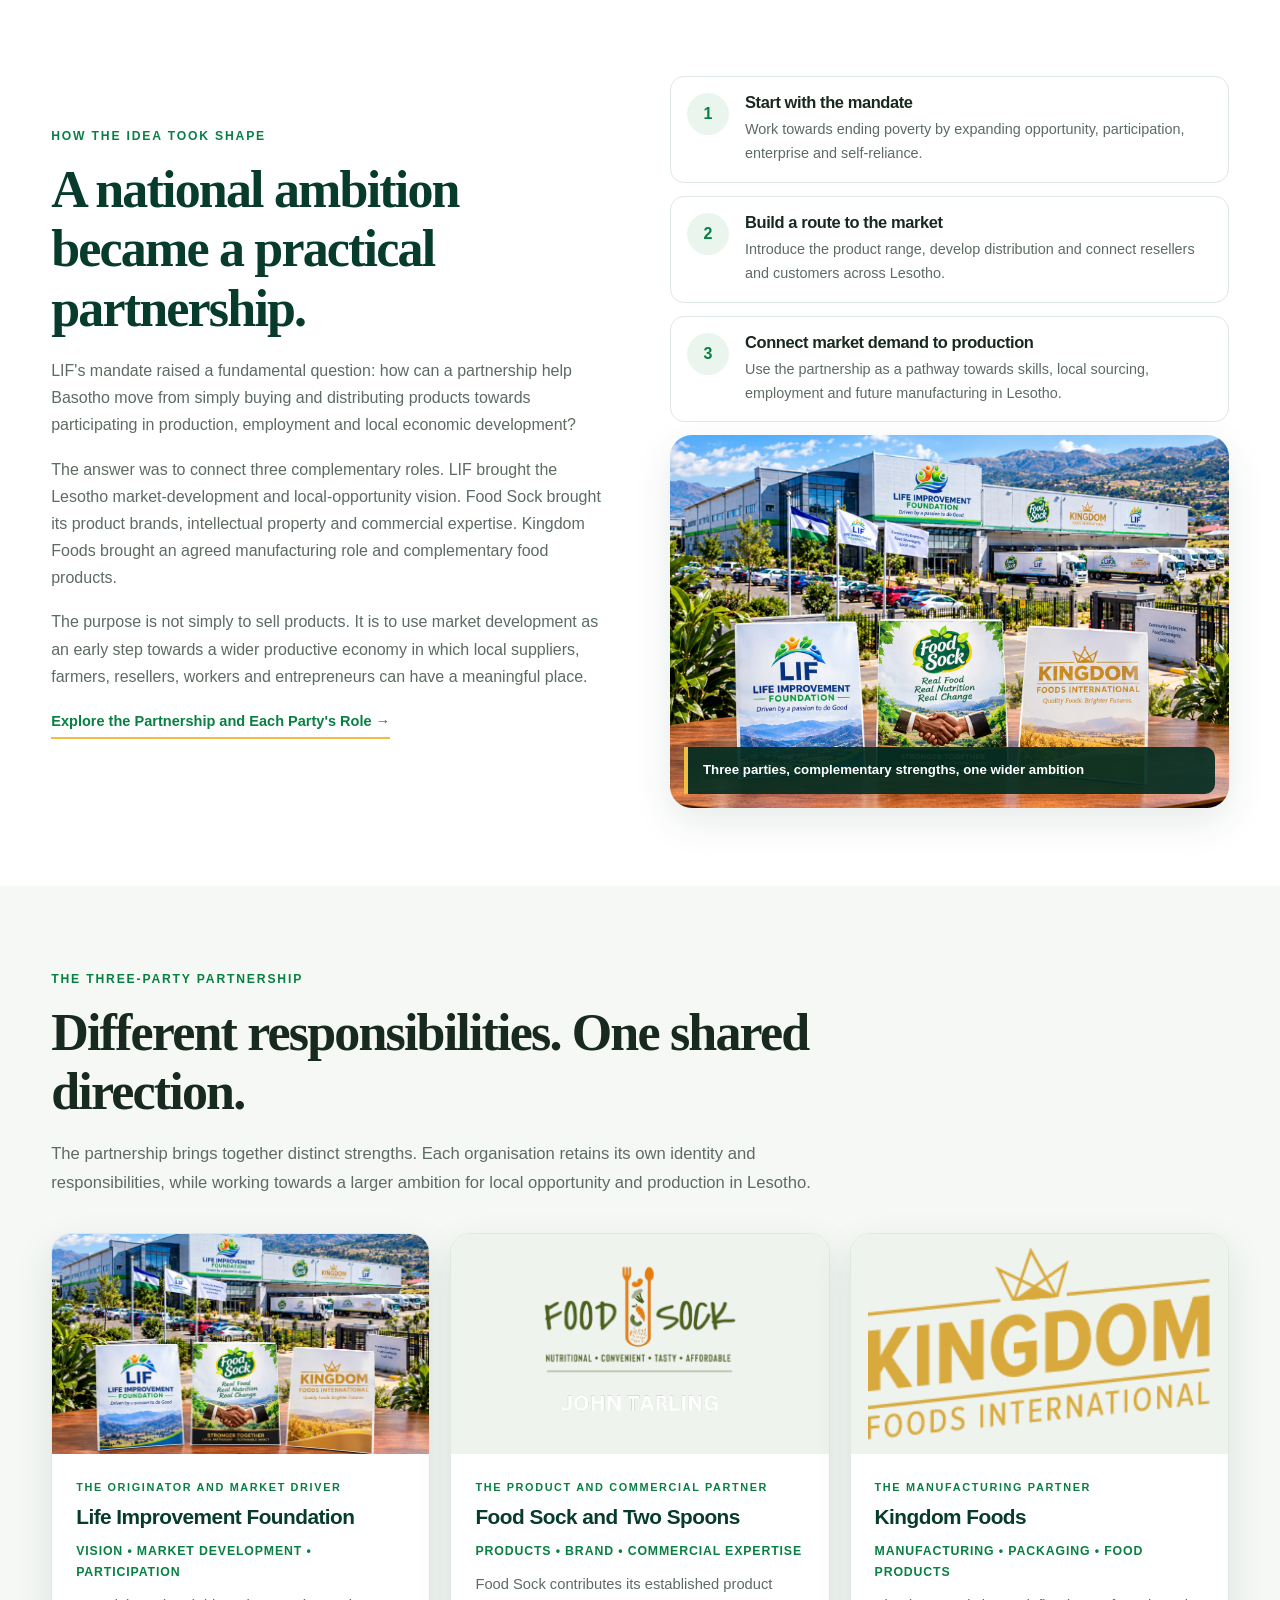
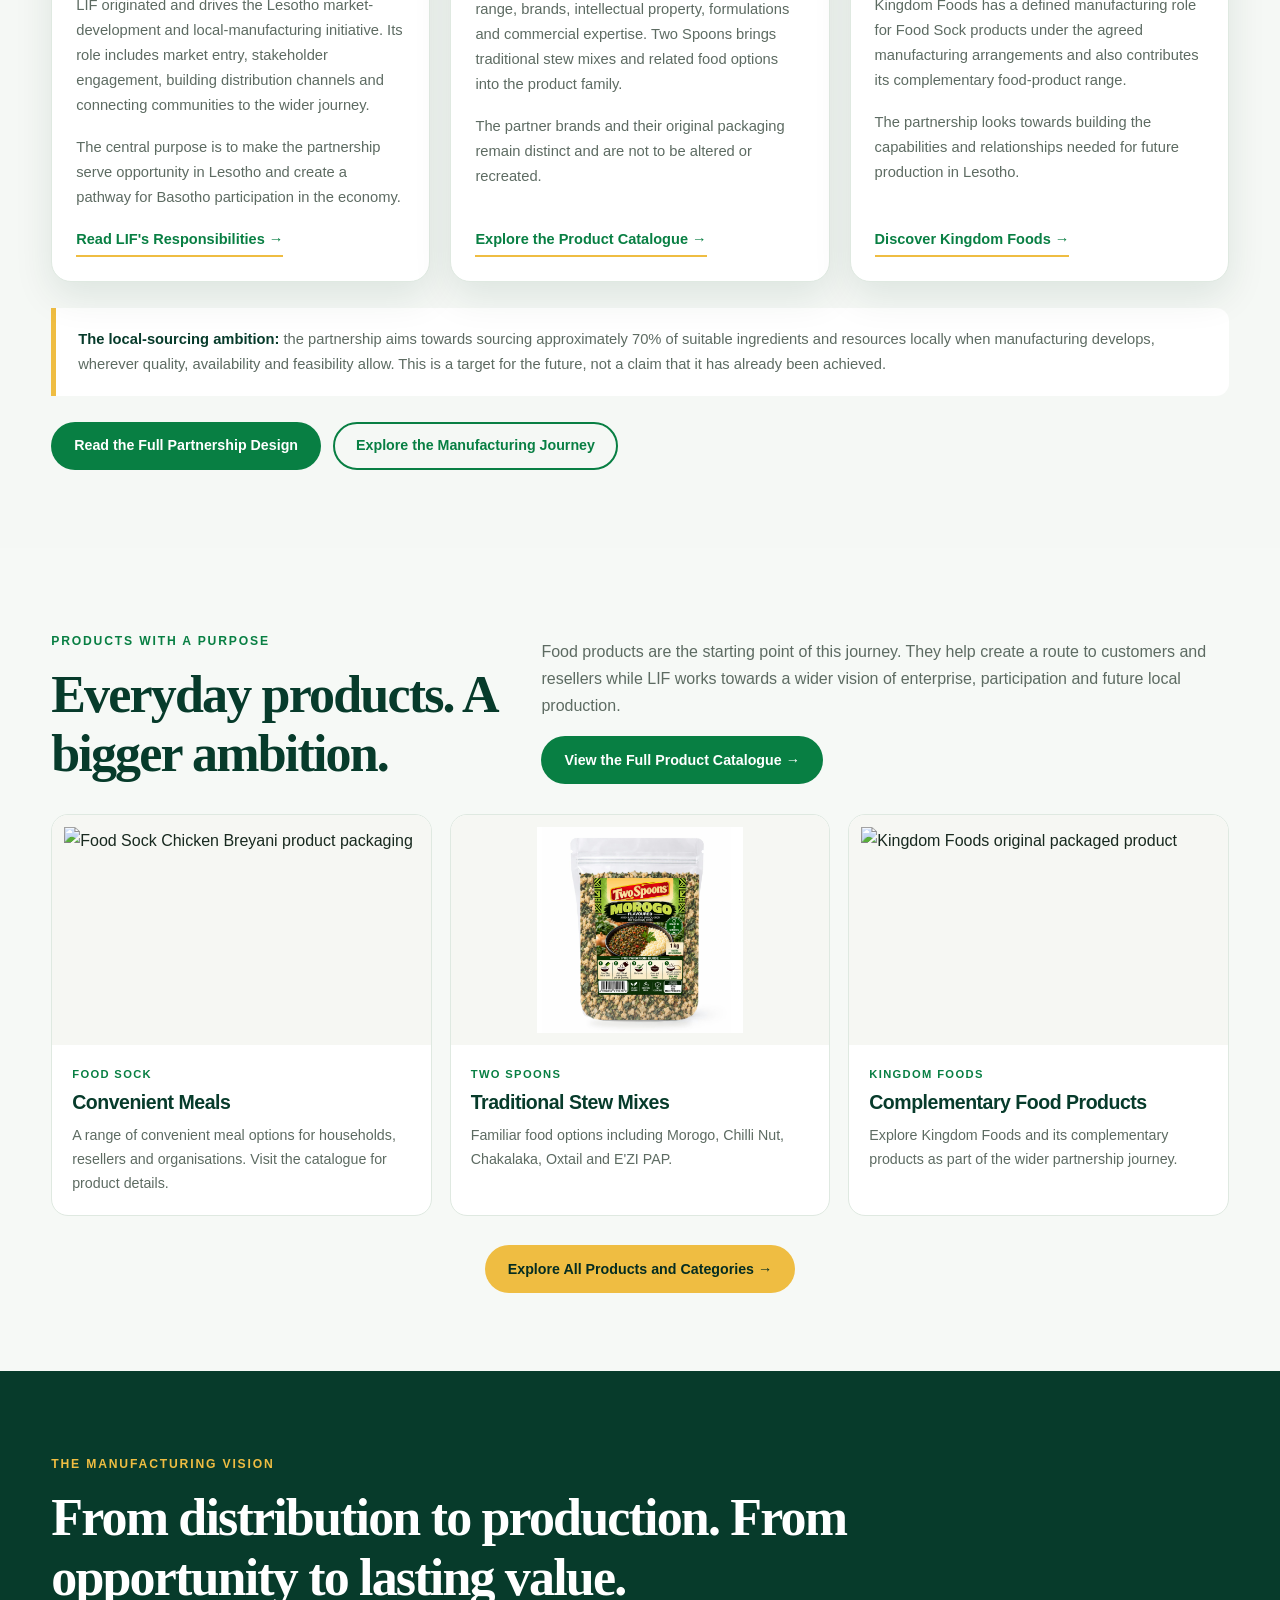
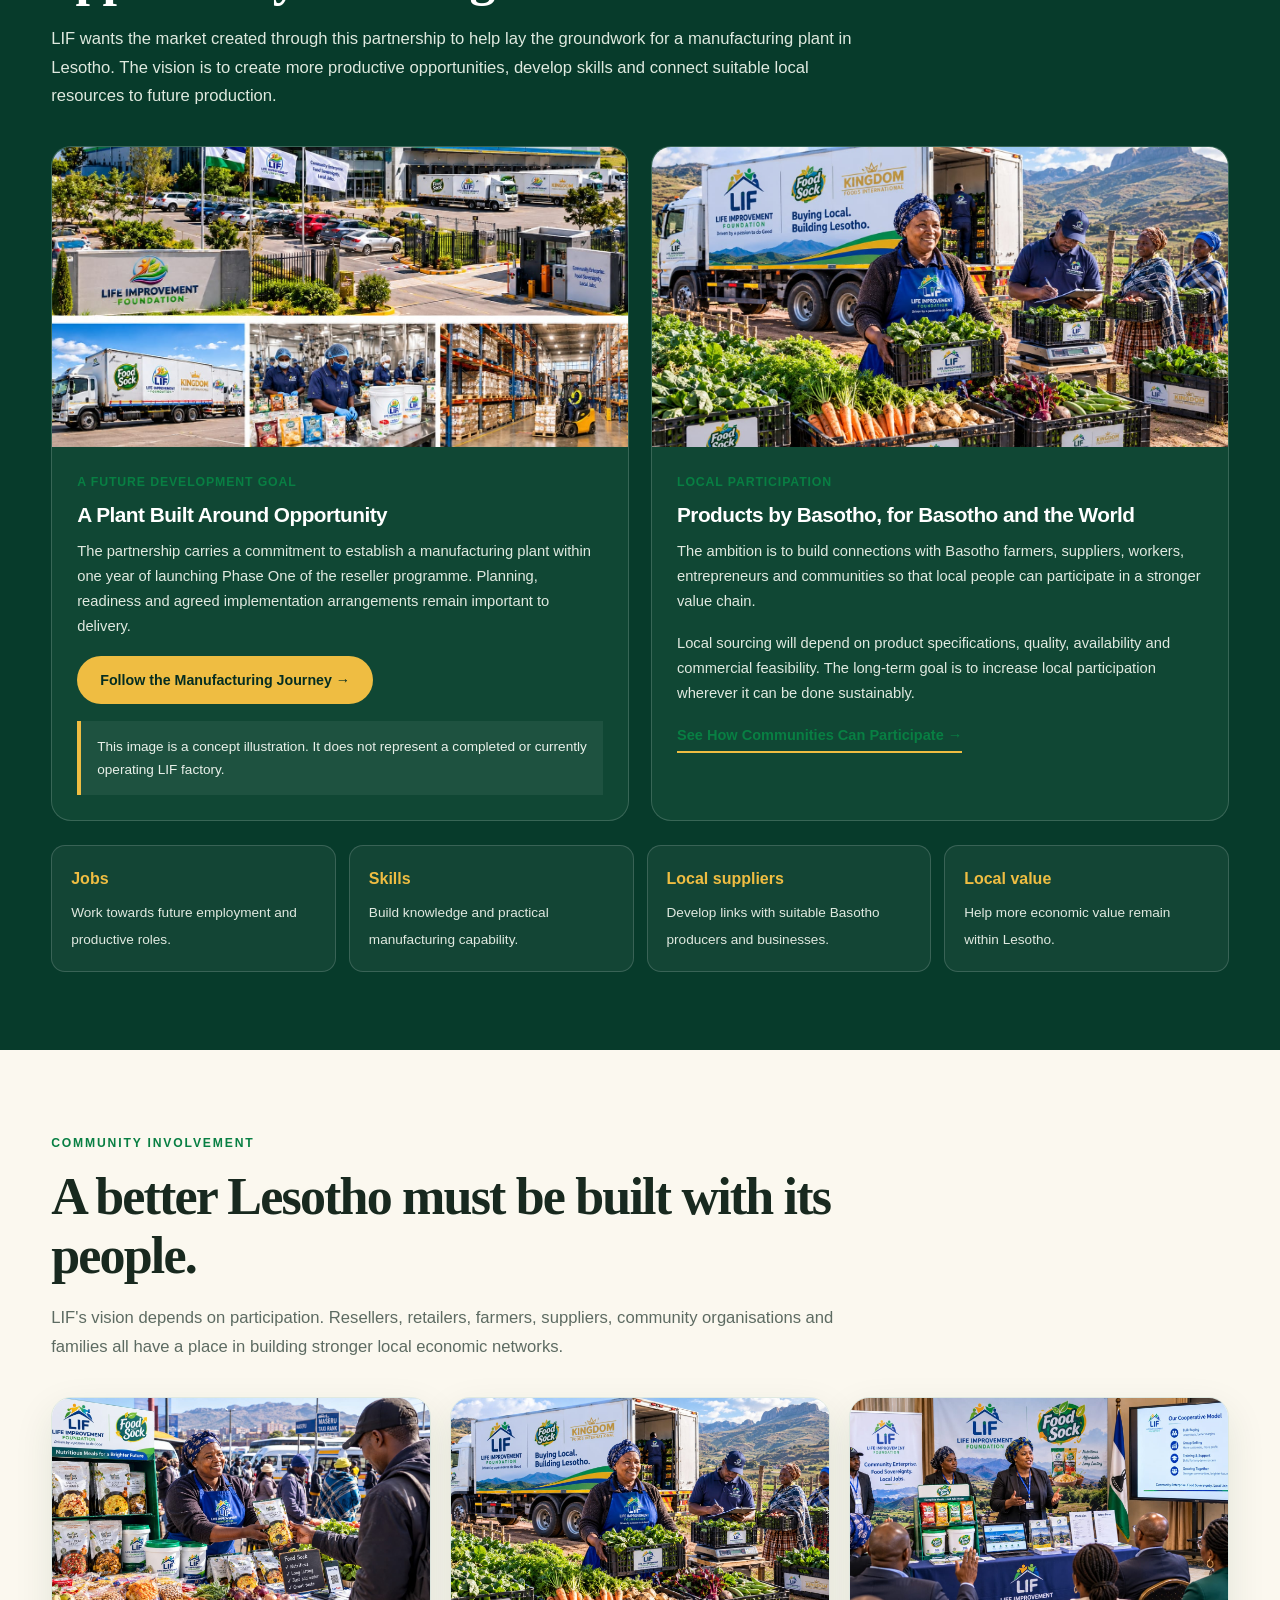
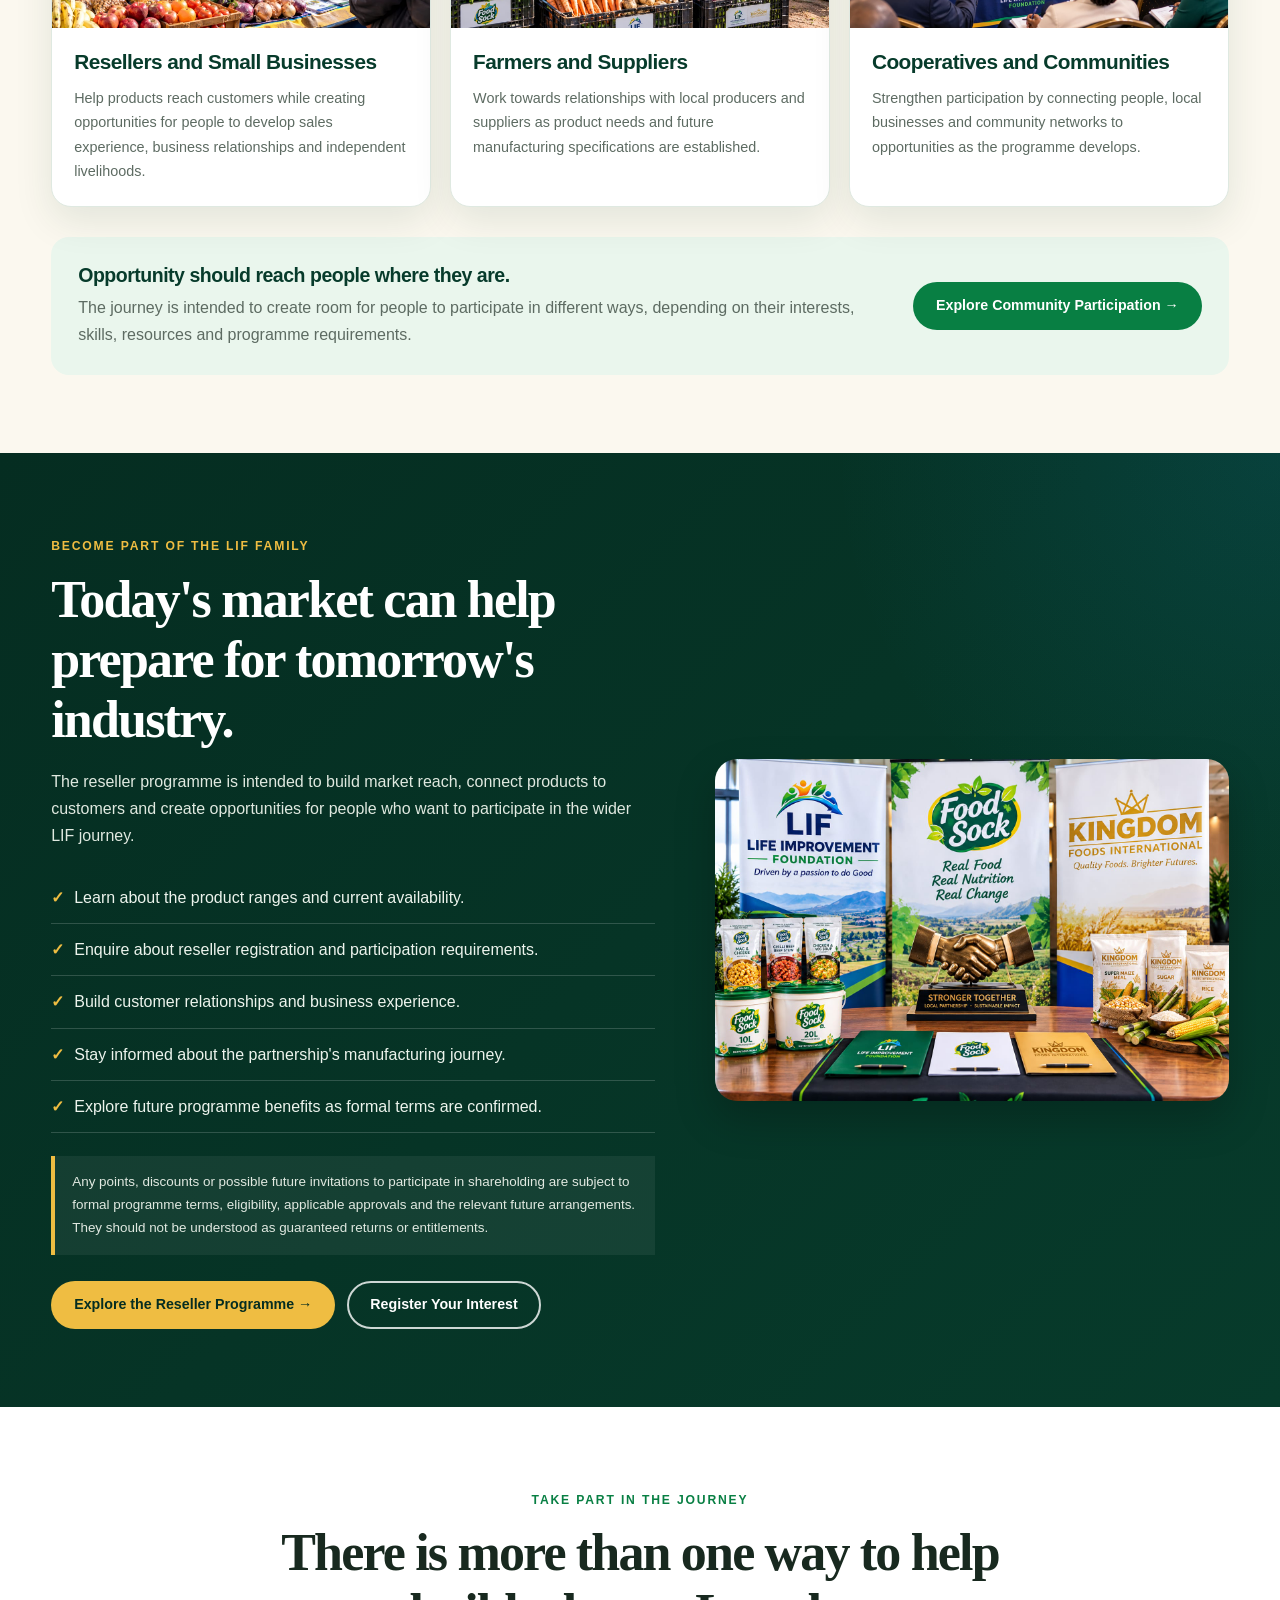
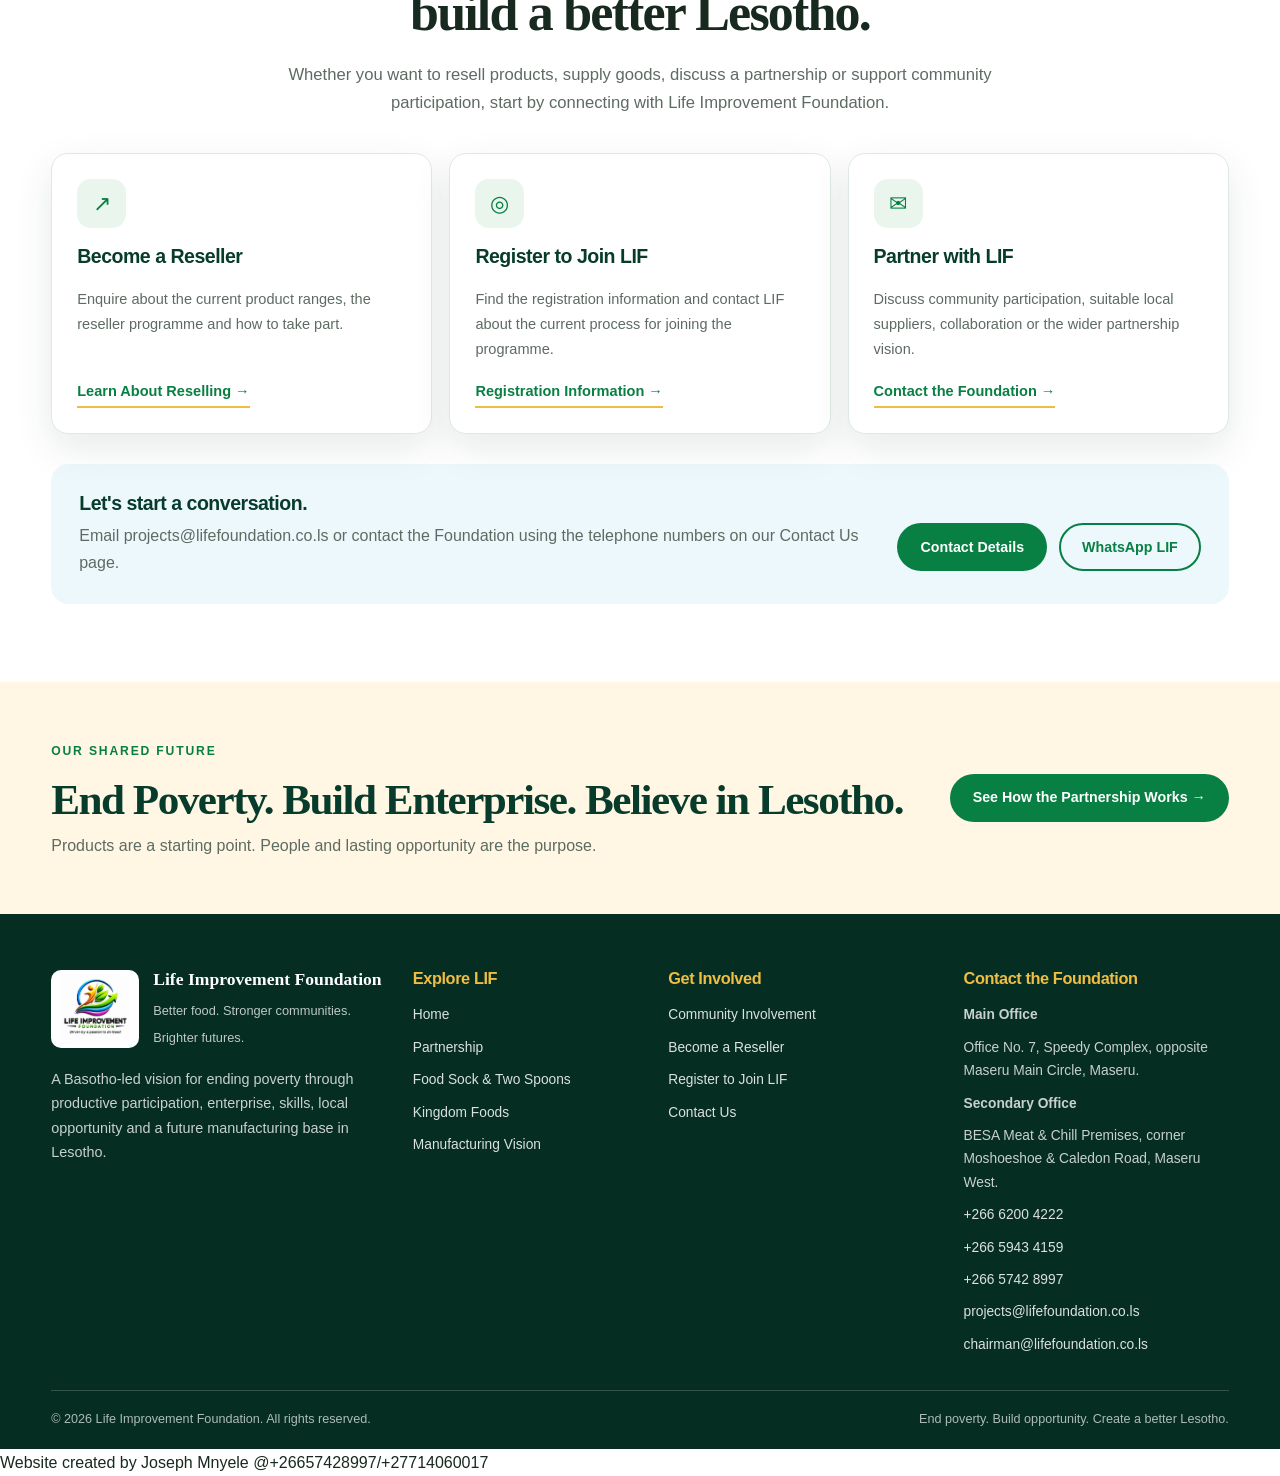
==== commit ed99da42: "Update index.html Correct homepage navigation and recruitment link" ====
--- a/index.html
+++ b/index.html
@@ -1,6 +1,6 @@
 <!DOCTYPE html>
 <html lang="en">
-<head>
+<link rel="stylesheet" href="assets/css/lif-navigation.css"><head>
   <meta charset="UTF-8">
   <meta name="viewport" content="width=device-width, initial-scale=1">
   <meta name="theme-color" content="#073b2b">
@@ -1893,23 +1893,23 @@
       </button>
 
       <nav class="nav-links" id="primaryNavigation" aria-label="Main navigation">
-        <a href="index.html" aria-current="page">Home</a>
-        <a href="partnership.html">Partnership</a>
-        <a href="products.html">Food Sock &amp; Two Spoons</a>
-        <a href="kingdom-foods.html">Kingdom Foods</a>
-        <a href="manufacturing.html">Manufacturing Vision</a>
-        <a href="community.html">Community Involvement</a>
-        <a href="reseller.html">Become a Reseller</a>
-        <a href="reseller.html#registration">Register to Join LIF</a>
-        <a href="contact.html">Contact Us</a>
-        <a
-          class="nav-cta"
-          href="https://wa.me/26662004222?text=Hello%20Life%20Improvement%20Foundation%2C%20I%20would%20like%20to%20make%20an%20enquiry."
-          target="_blank"
-          rel="noopener">
-          Contact LIF
-        </a>
-      </nav>
+  <a href="index.html" aria-current="page">Home</a>
+  <a href="partnership.html">Partnership</a>
+  <a href="products.html">Food Sock &amp; Two Spoons</a>
+  <a href="kingdom-foods.html">Kingdom Foods</a>
+  <a href="manufacturing.html">Manufacturing Vision</a>
+  <a href="community.html">Community Involvement</a>
+  <a href="reseller.html">Reseller Programme</a>
+  <a href="recruitment.html">Careers / Apply for a Job</a>
+  <a href="contact.html">Contact Us</a>
+  <a
+    class="nav-cta"
+    href="https://wa.me/26662004222?text=Hello%20Life%20Improvement%20Foundation%2C%20I%20would%20like%20to%20make%20an%20enquiry."
+    target="_blank"
+    rel="noopener">
+    Contact LIF
+  </a>
+</nav>
     </div>
   </header>
 
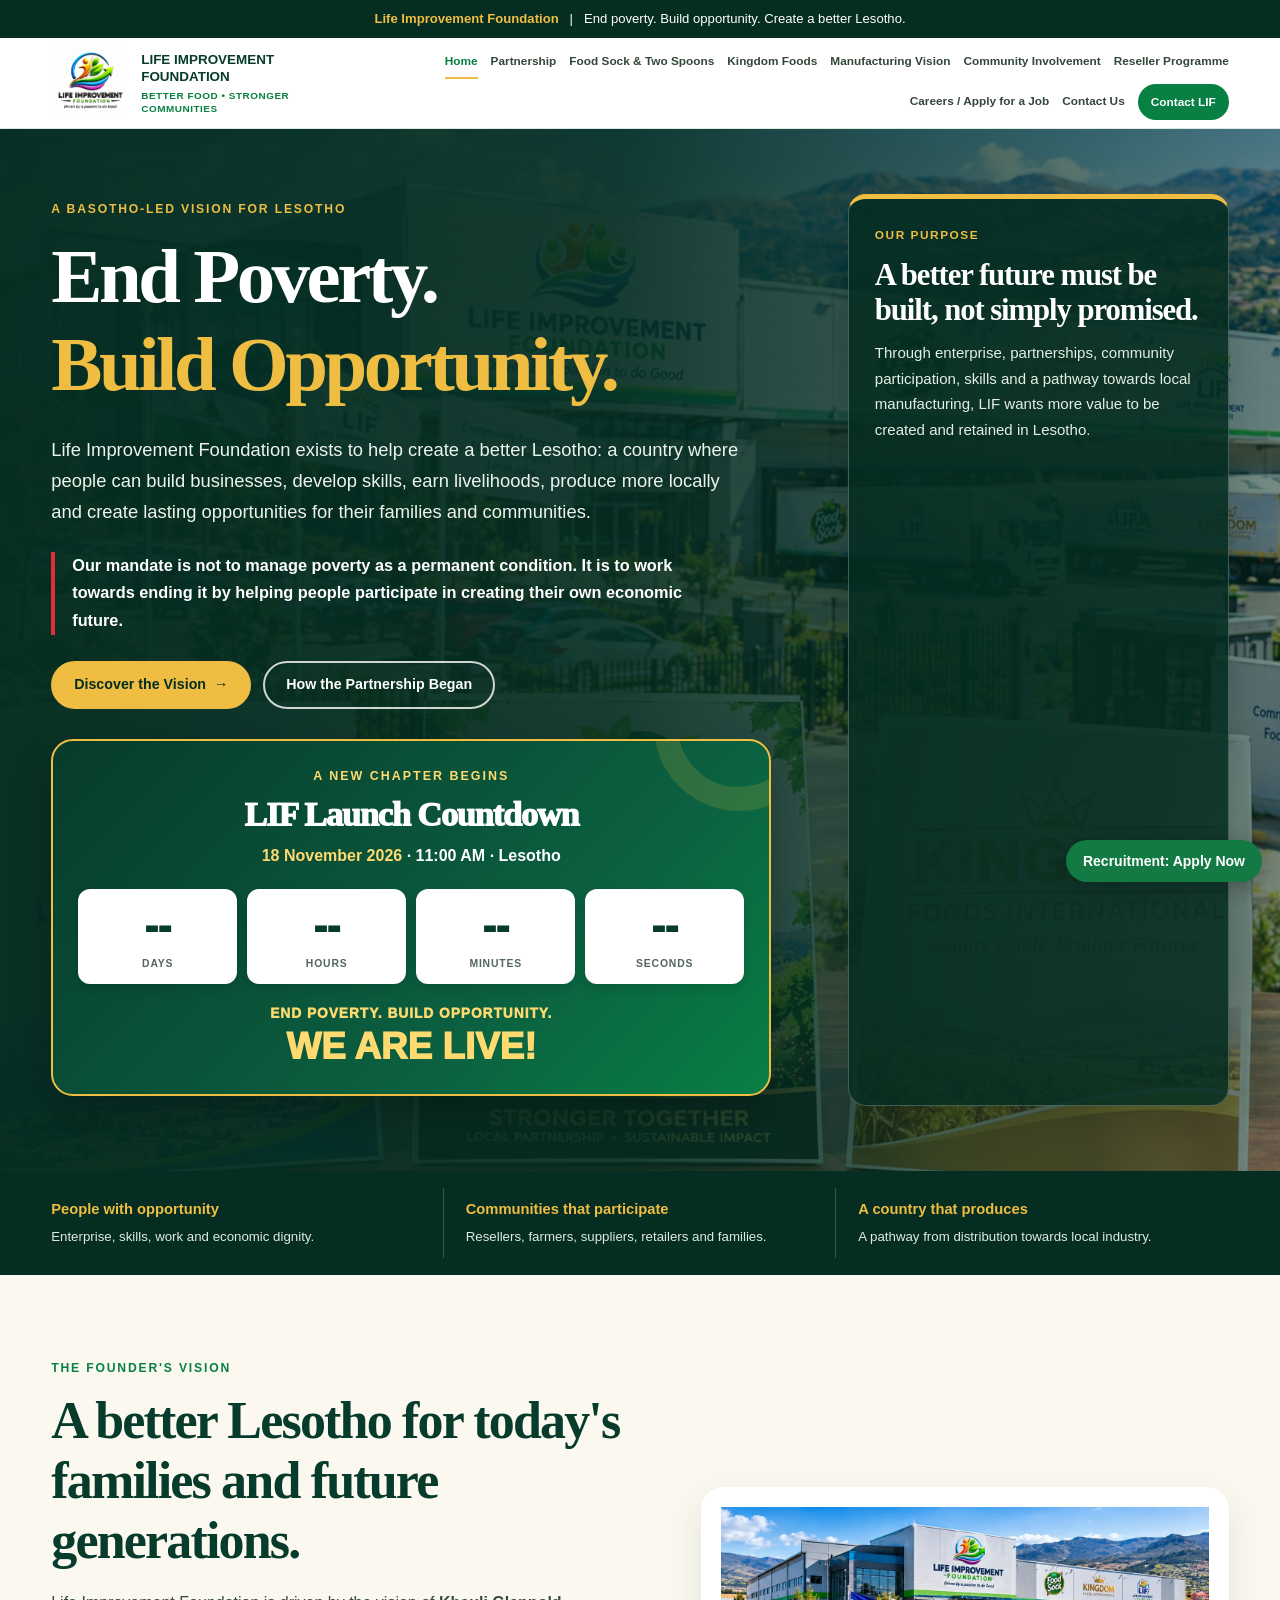
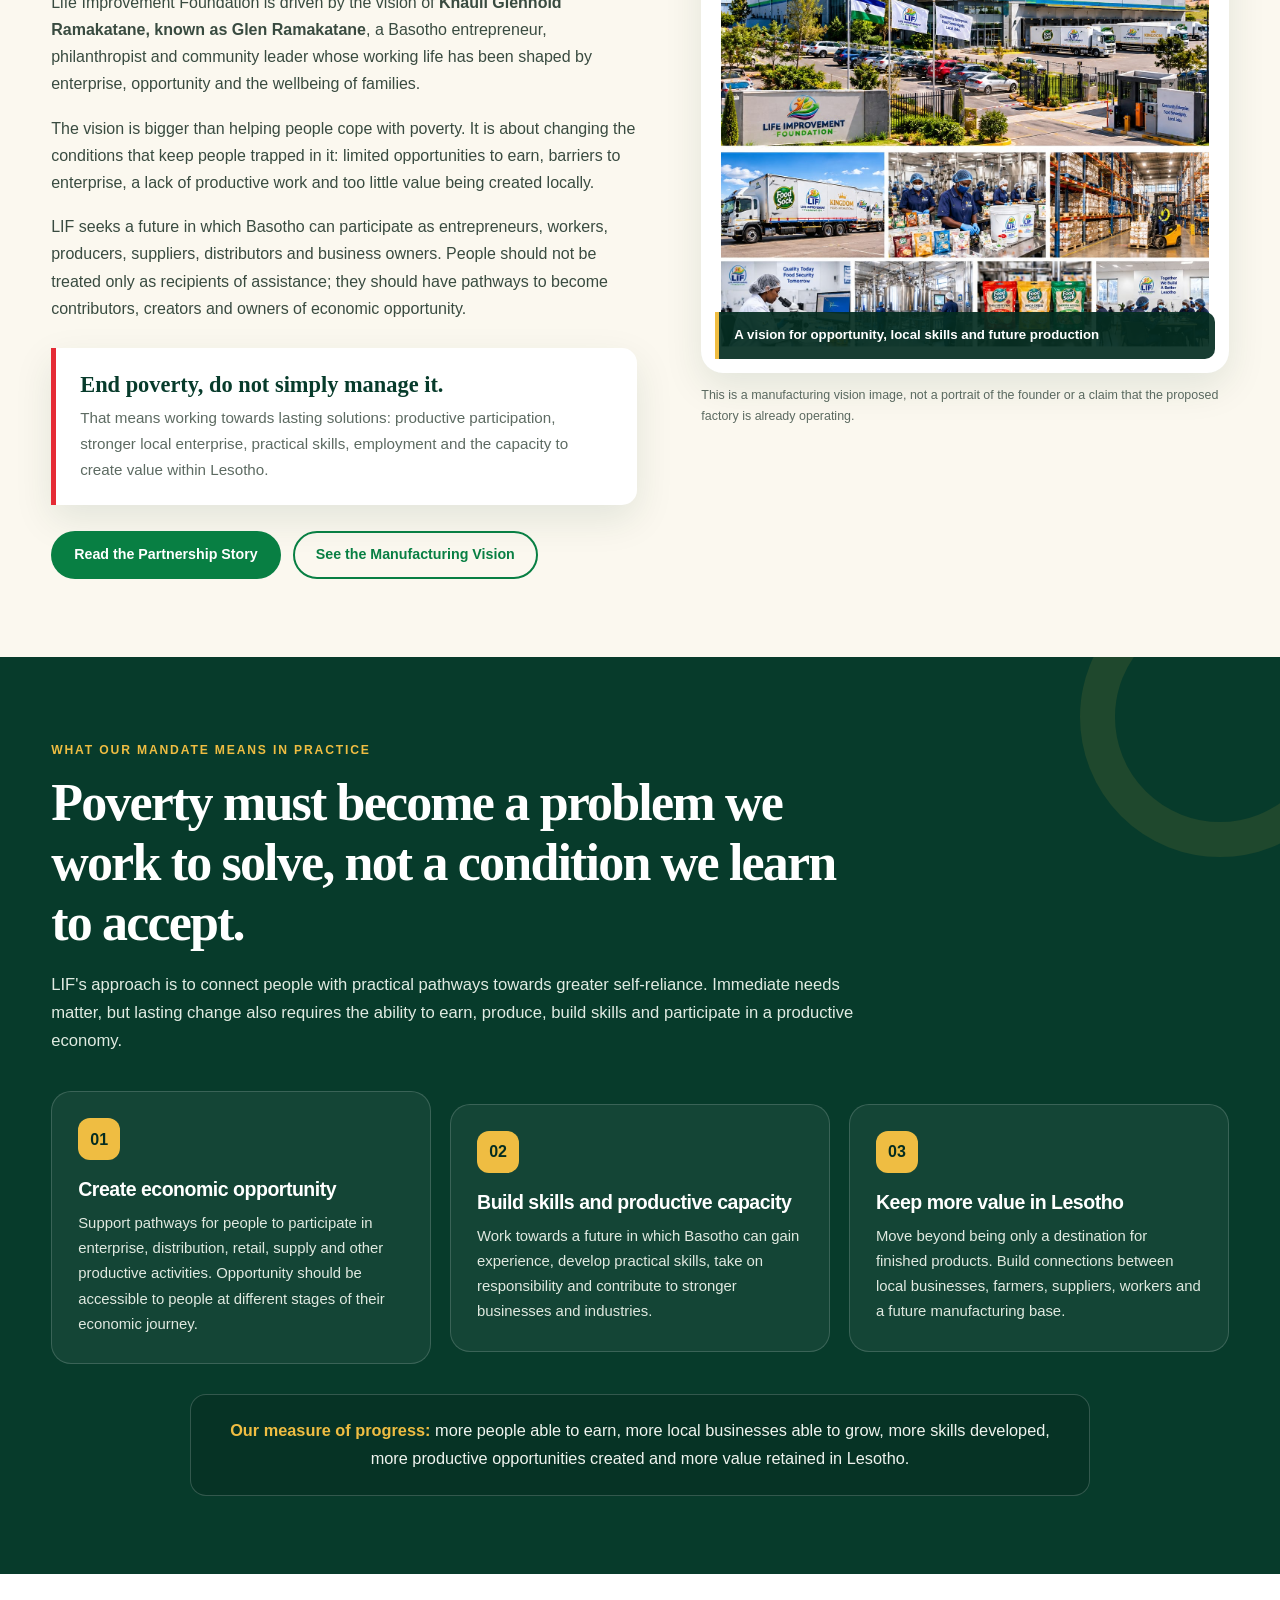
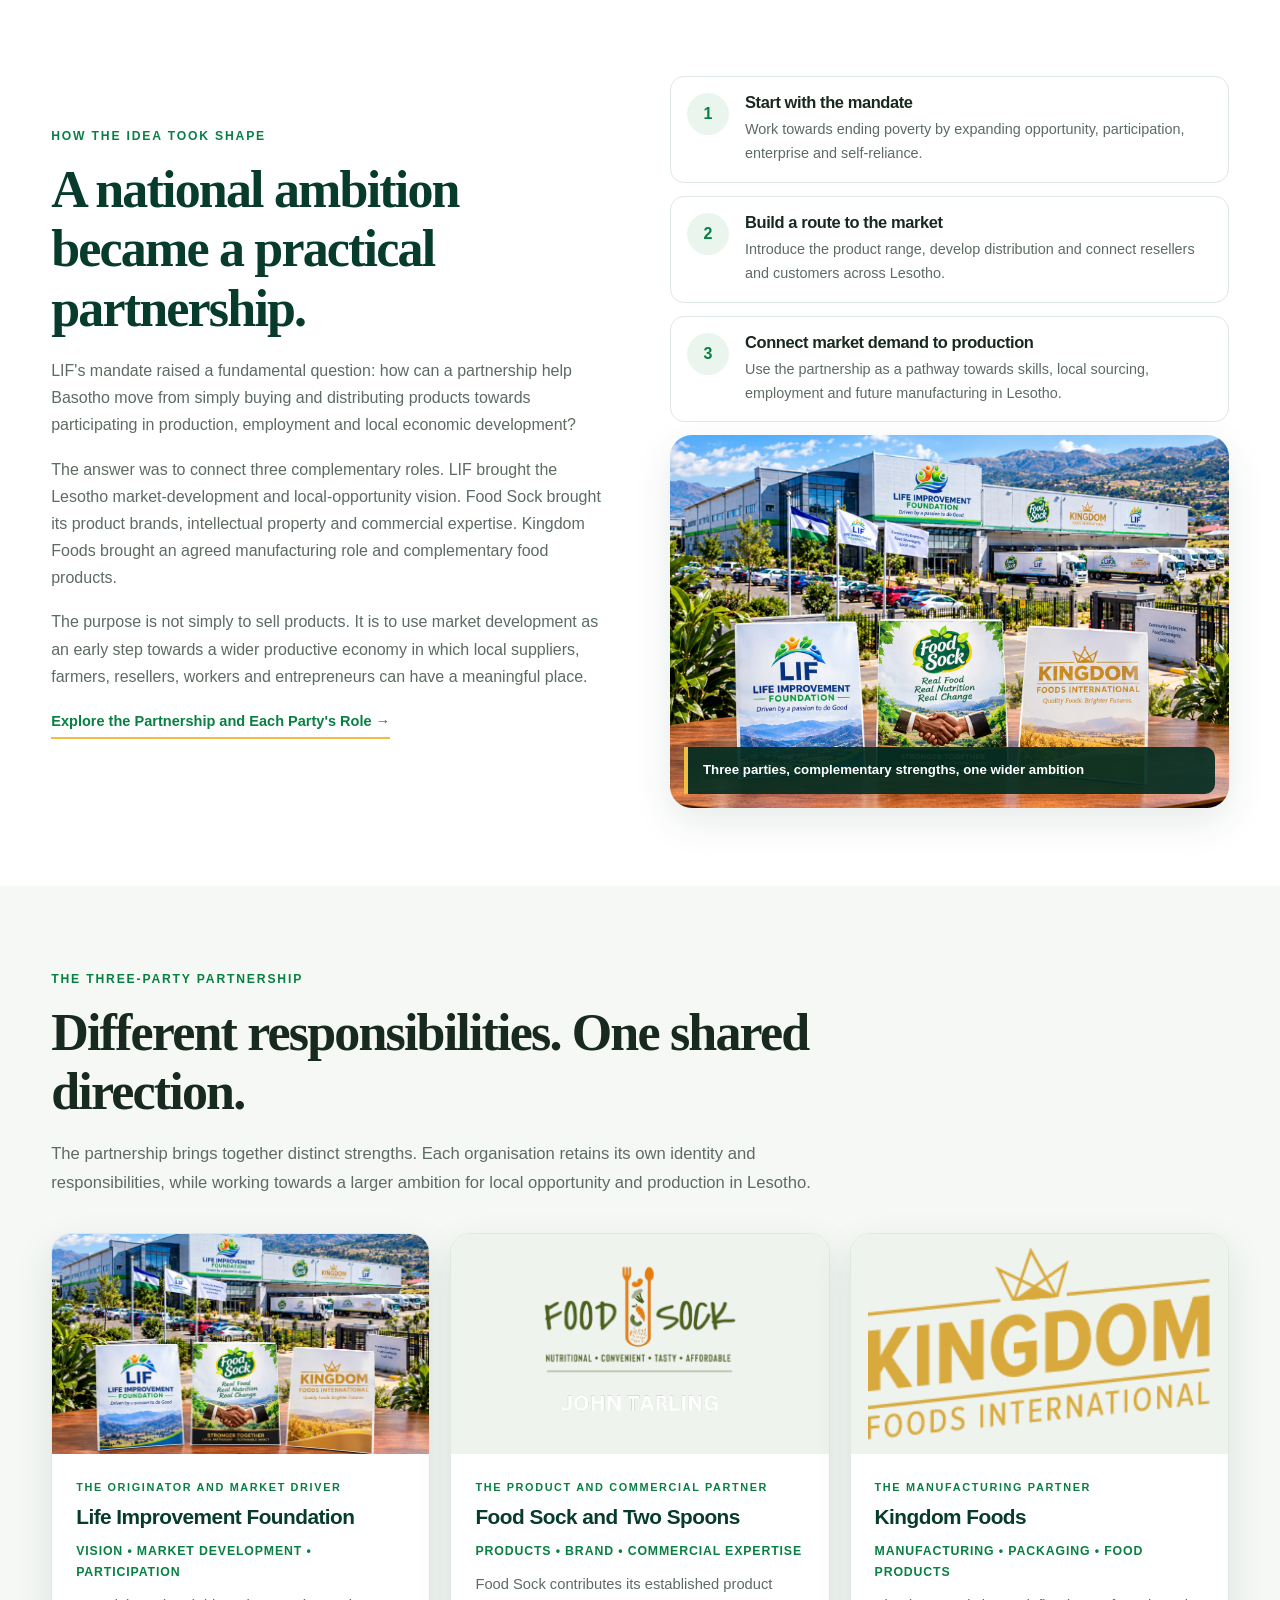
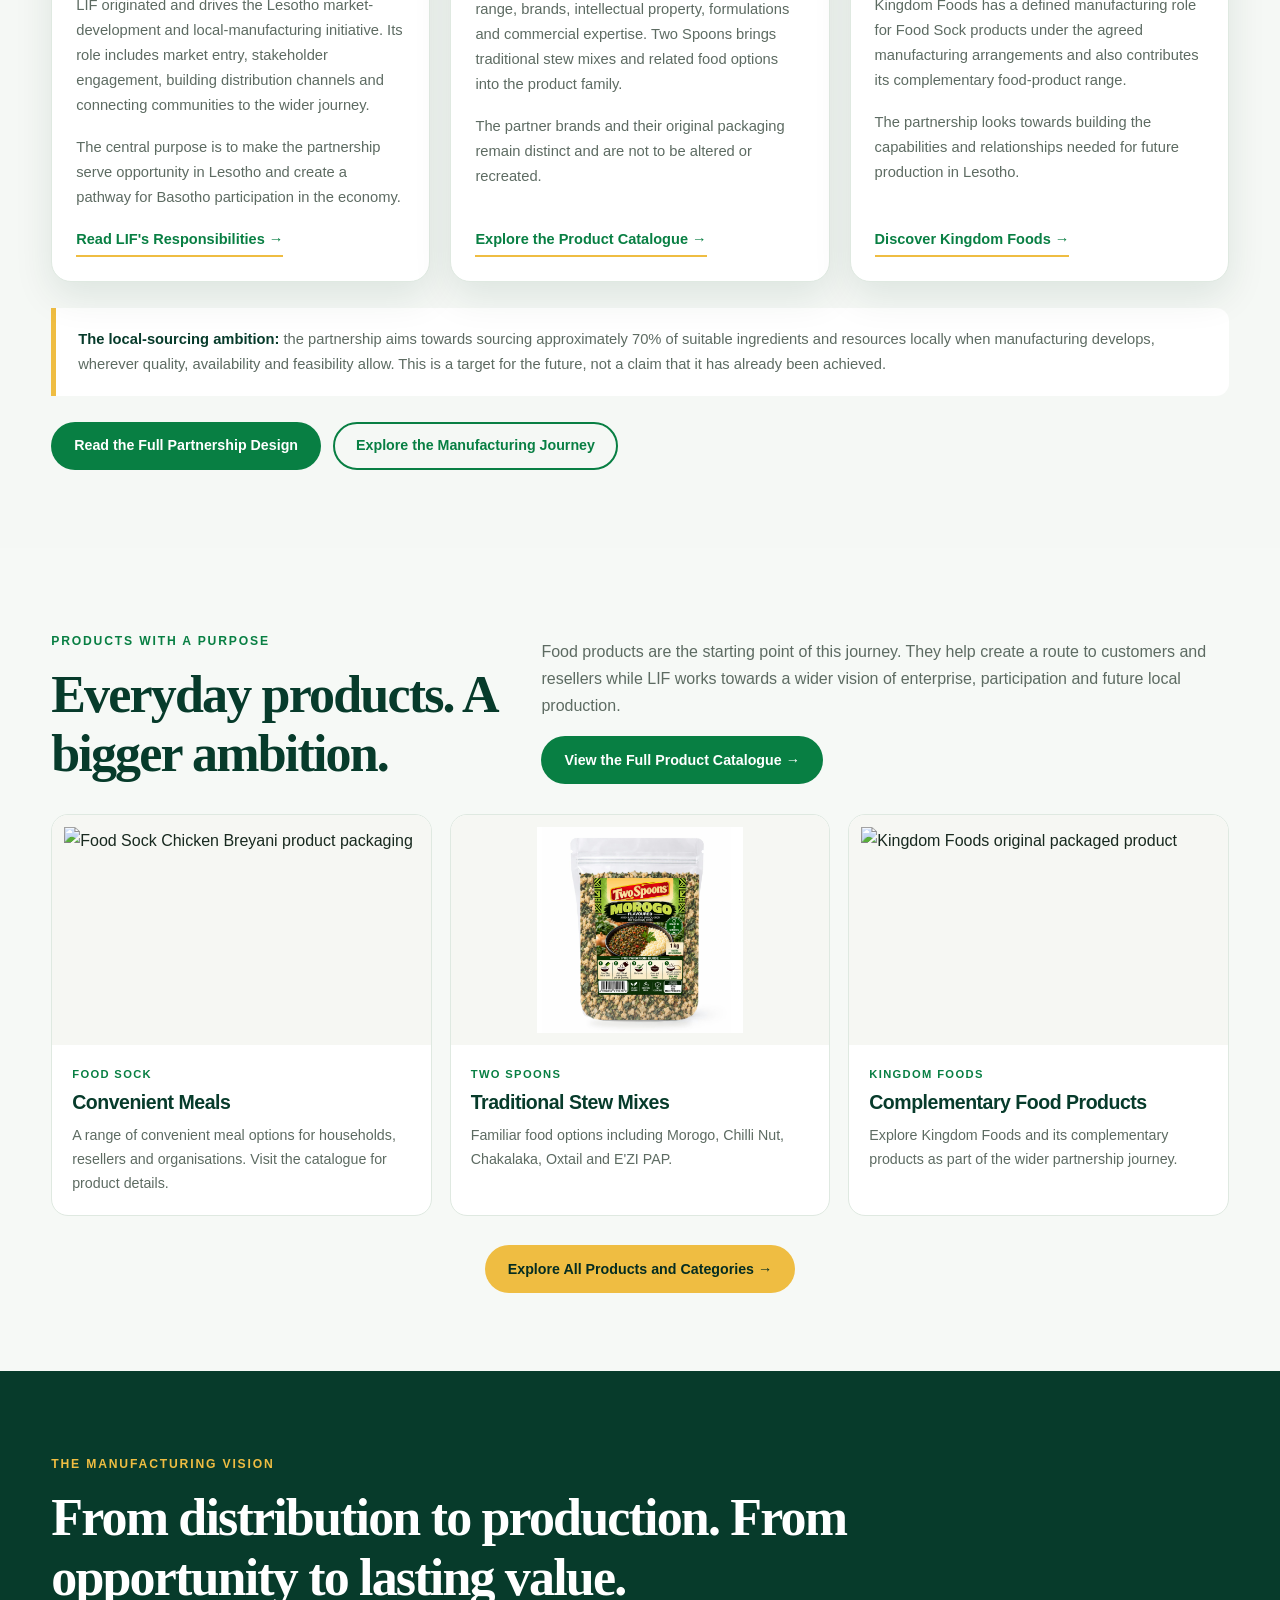
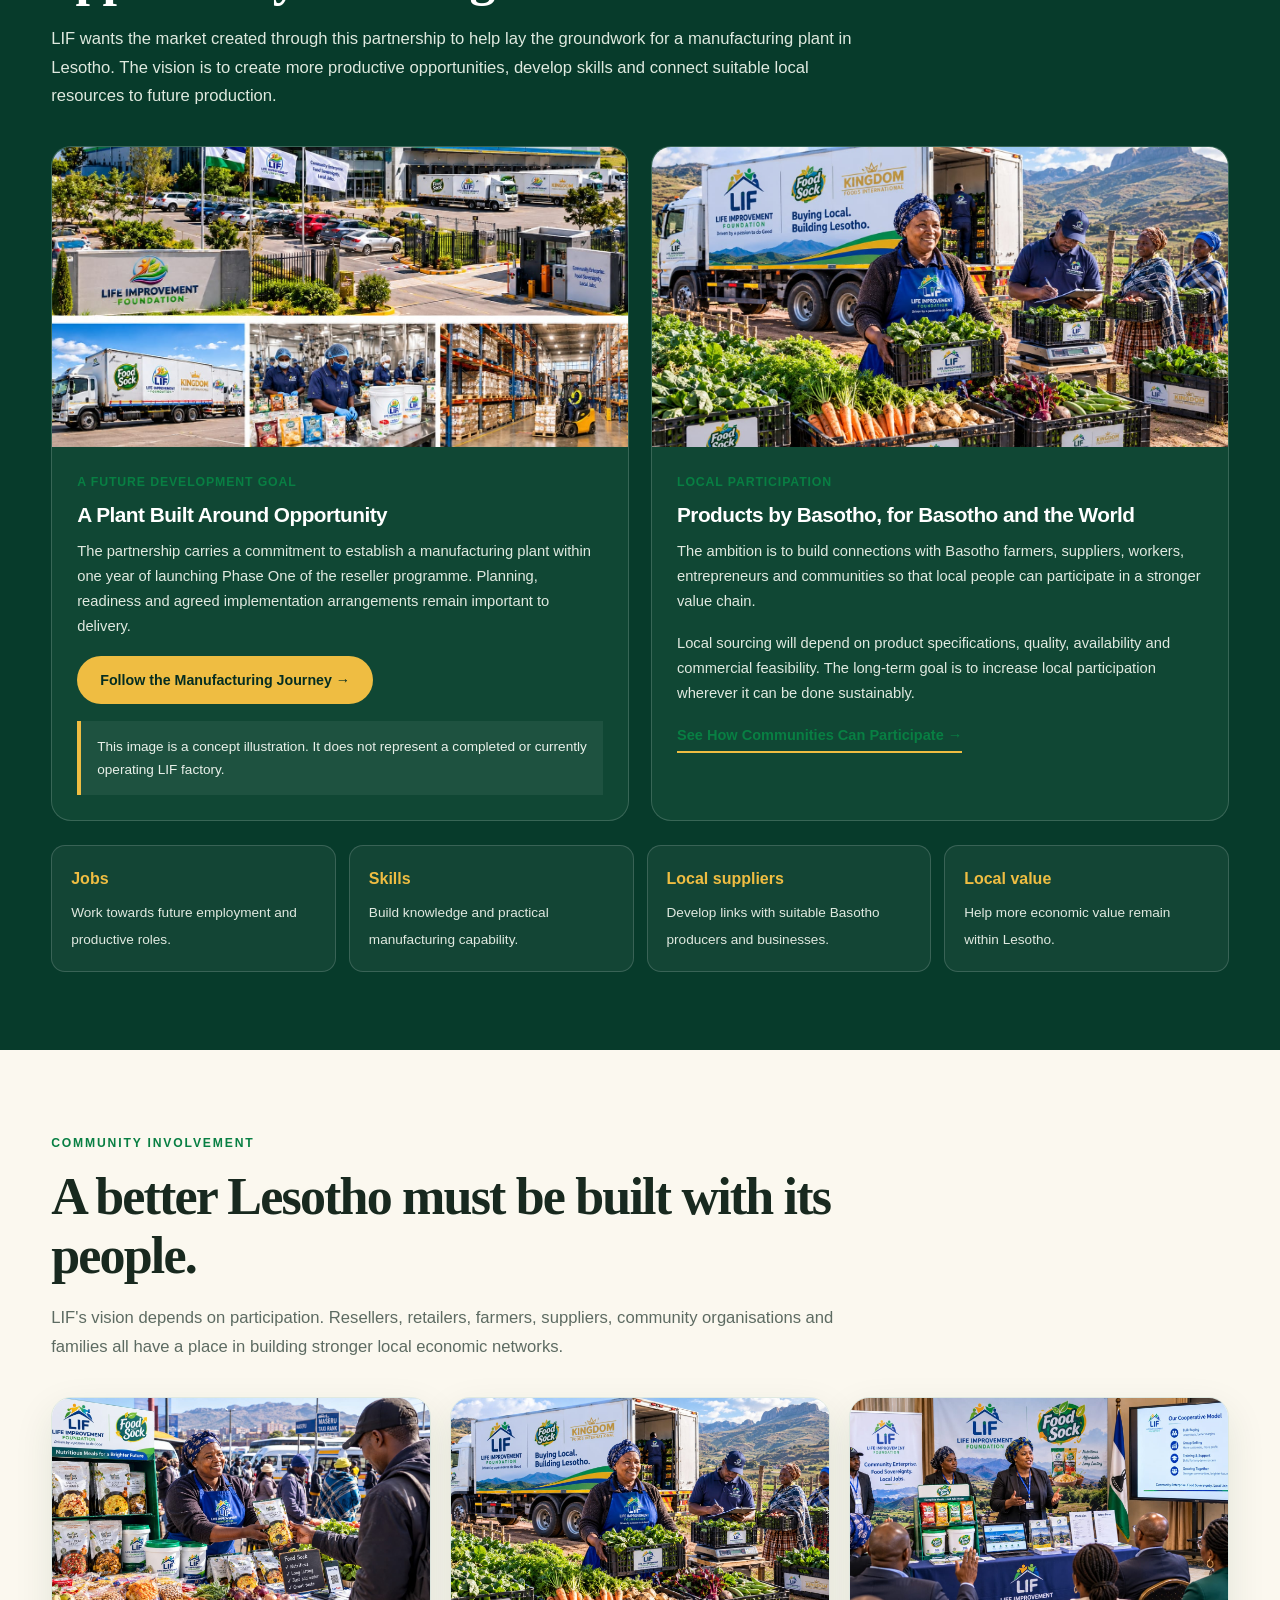
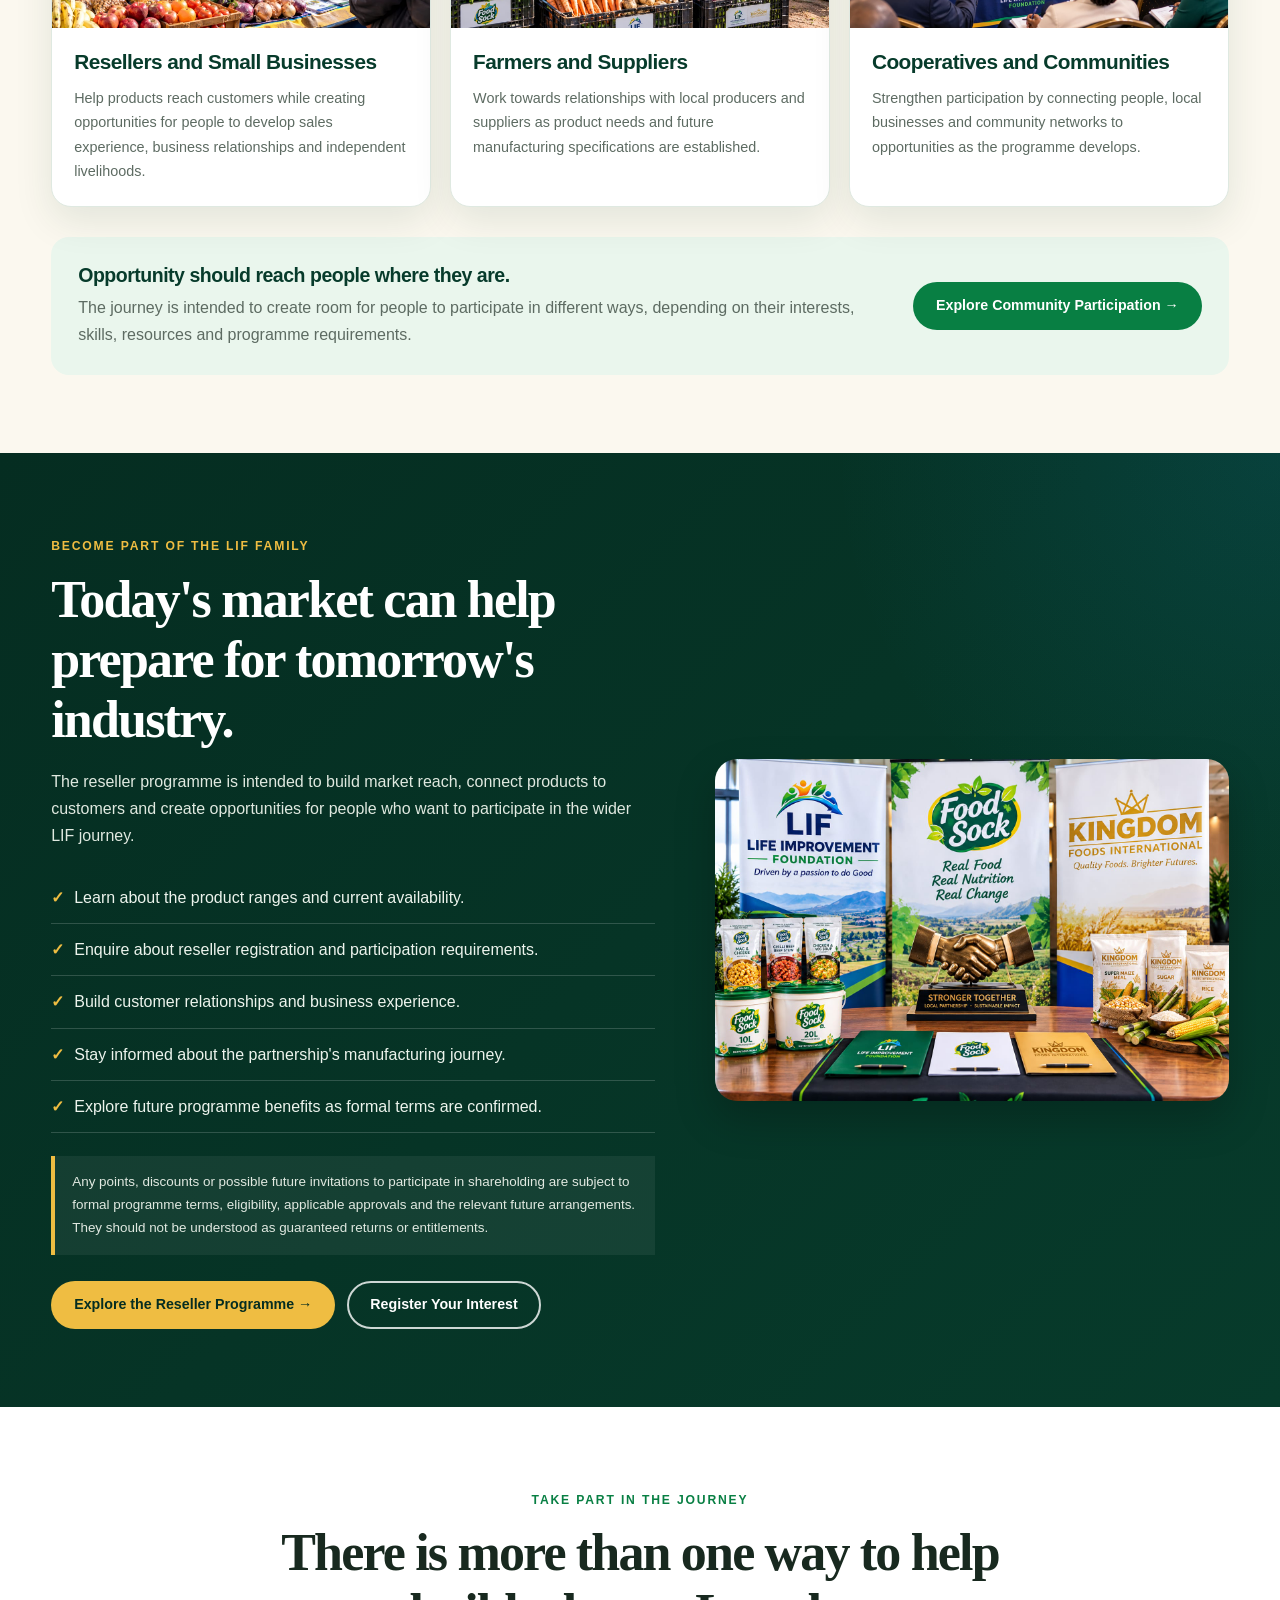
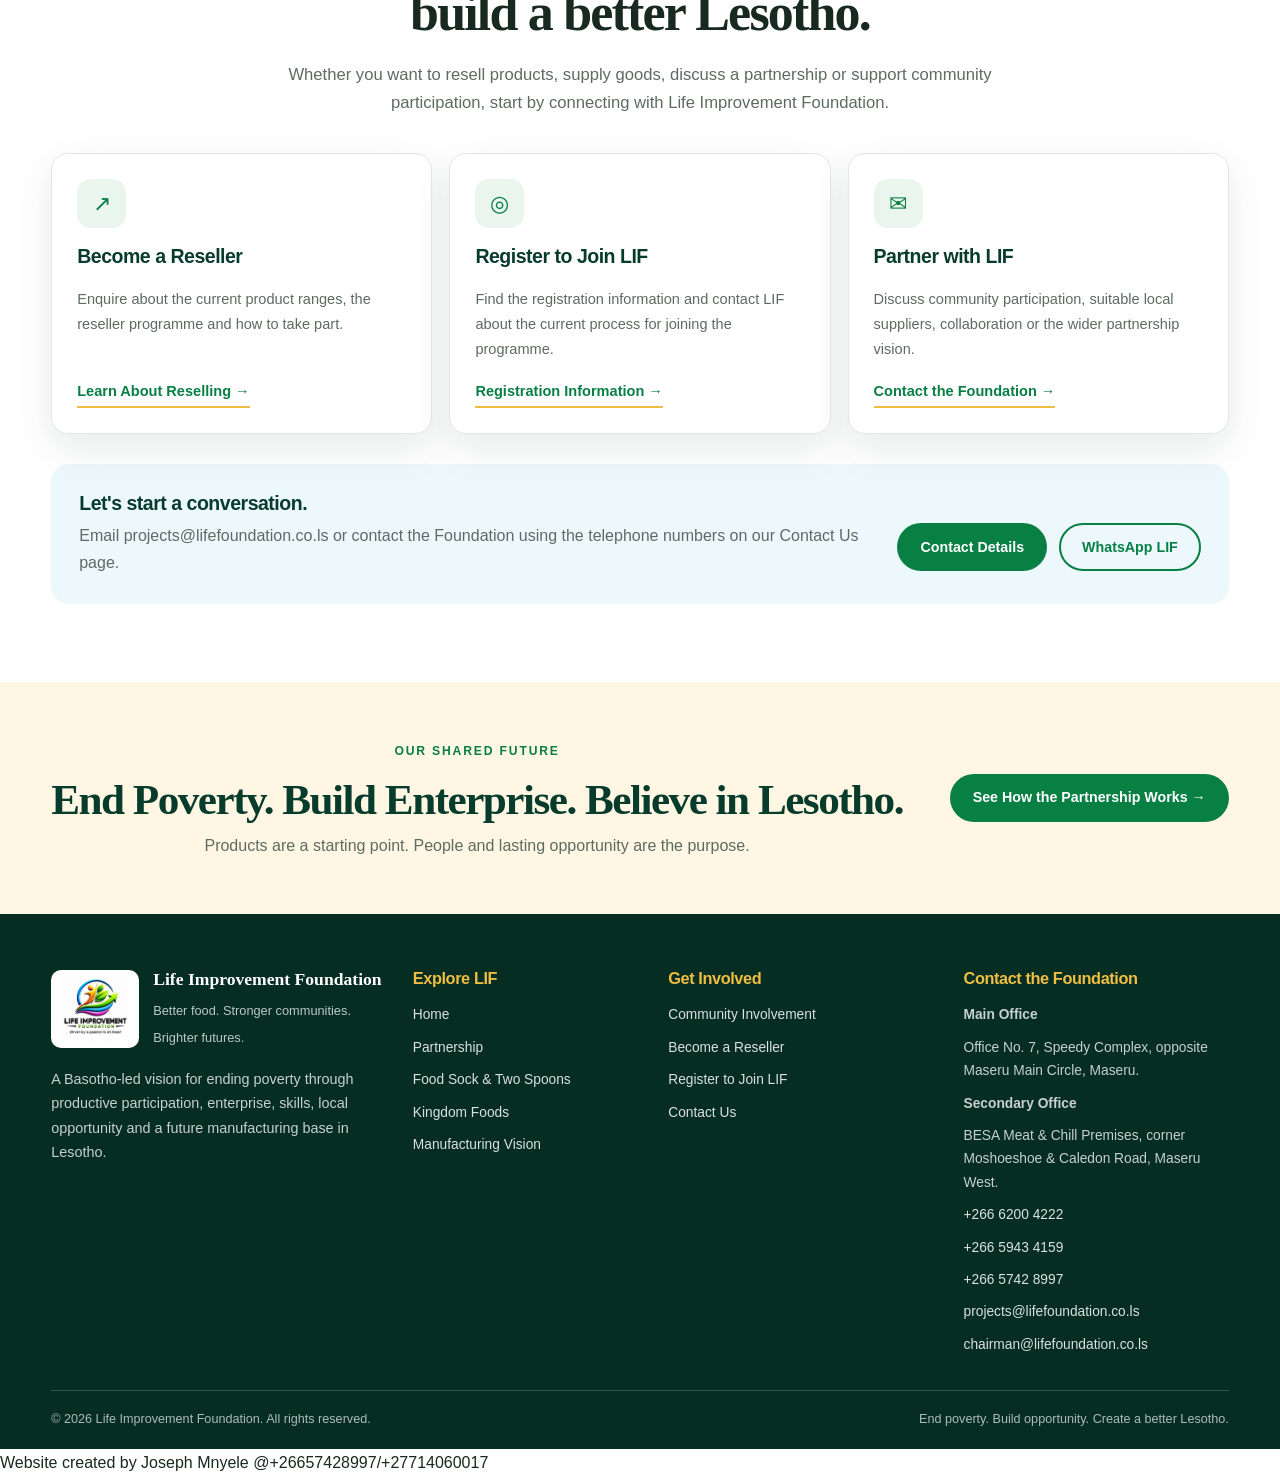
==== commit 192936d3: "Update index.html" ====
--- a/index.html
+++ b/index.html
@@ -1,6 +1,8 @@
 <!DOCTYPE html>
 <html lang="en">
-<link rel="stylesheet" href="assets/css/lif-navigation.css"><head>
+<link rel="stylesheet" href="assets/css/lif-navigation.css">
+  <link rel="stylesheet" href="assets/css/home.css">
+  <head>
   <meta charset="UTF-8">
   <meta name="viewport" content="width=device-width, initial-scale=1">
   <meta name="theme-color" content="#073b2b">
--- a/assets/css/home.css
+++ b/assets/css/home.css
@@ -0,0 +1,37 @@
+
+/* LIF RESPONSIVE OVERRIDES — include AFTER the existing page styles */
+:root{--lif-red:#d71920;--lif-green:#087f43;--lif-blue:#149bd7;--lif-gold:#efbd42;--lif-ink:#18291f;--lif-muted:#5d6b62;--lif-white:#fff;--lif-surface:#f5f8f5;--lif-border:#dfe9e1;--lif-shadow:0 14px 38px rgba(7,59,43,.10)}
+*,*::before,*::after{box-sizing:border-box}
+html{scroll-behavior:smooth;scroll-padding-top:115px}
+body{max-width:100%;overflow-x:hidden;overflow-wrap:anywhere}
+img,video,svg,iframe{max-width:100%}img{height:auto}
+button,input,select,textarea{max-width:100%;font:inherit}
+p,li{overflow-wrap:anywhere}
+:focus-visible{outline:3px solid var(--lif-blue);outline-offset:3px}
+.container,.wrap{width:min(1180px,92%);margin-left:auto;margin-right:auto}
+.site-header,header{z-index:100}
+.site-footer,footer{overflow-wrap:anywhere}
+@media(max-width:900px){
+.container,.wrap{width:min(calc(100% - 32px),760px)}
+.nav-wrap,.nav,.nav-inner,.header-inner{flex-wrap:wrap}
+.nav-links,.links,.main-nav{flex-wrap:wrap;justify-content:flex-start}
+.hero-grid,.intro-grid,.founder-grid,.origin-grid,.factory-grid,.factory-layout,.story-grid,.local-grid,.journey-visual-grid,.contact-grid{grid-template-columns:1fr!important}
+.footer-grid{grid-template-columns:repeat(2,minmax(0,1fr))!important}
+}
+@media(max-width:640px){
+html{scroll-padding-top:150px}
+.container,.wrap{width:calc(100% - 28px)}
+h1{font-size:clamp(2rem,9vw,3rem)!important;line-height:1.08!important}
+h2{font-size:clamp(1.55rem,7vw,2.25rem)!important}
+.hero{min-height:0;padding-top:48px!important;padding-bottom:48px!important}
+.hero-actions,.button-row,.actions{flex-wrap:wrap}
+.footer-grid,.community-grid,.product-grid,.partner-grid,.partners-grid,.impact-grid,.journey-grid,.market-grid,.opportunity-grid,.future-grid,.stories-grid,.value-grid,.tiers,.steps,.next-grid,.bucket-grid,.two-card{grid-template-columns:1fr!important}
+.footer-bottom,.page-end .wrap{flex-direction:column}
+.brand-logo,.brand img,.logo,.nav-logo{max-width:58px;height:auto}
+.nav-links a,.links a{font-size:.88rem}
+table{display:block;max-width:100%;overflow-x:auto}
+}
+@media(prefers-reduced-motion:reduce){*,*::before,*::after{scroll-behavior:auto!important;animation-duration:.01ms!important;transition-duration:.01ms!important}}
+
+/* Page-specific responsive rules */
+.hero-grid,.founder-grid,.origin-grid,.mandate-grid,.reseller-grid{align-items:center}.hero-panel,.hero-value,.community-card,.manufacturing-card,.partner-card,.product-card,.join-card{min-width:0;height:100%}.hero-values-grid,.community-grid,.manufacturing-grid,.partner-grid,.product-grid,.join-grid,.origin-steps,.manufacturing-goals{align-items:stretch}.image-frame,.founder-image-note,.reseller-image,.partner-image,.product-image{overflow:hidden}.image-frame img,.founder-grid img,.reseller-image img,.partner-image img,.product-image img{width:100%;object-fit:cover}.launch-countdown,.final-cta{text-align:center}.launch-timer{display:flex;justify-content:center;flex-wrap:wrap;gap:12px}
